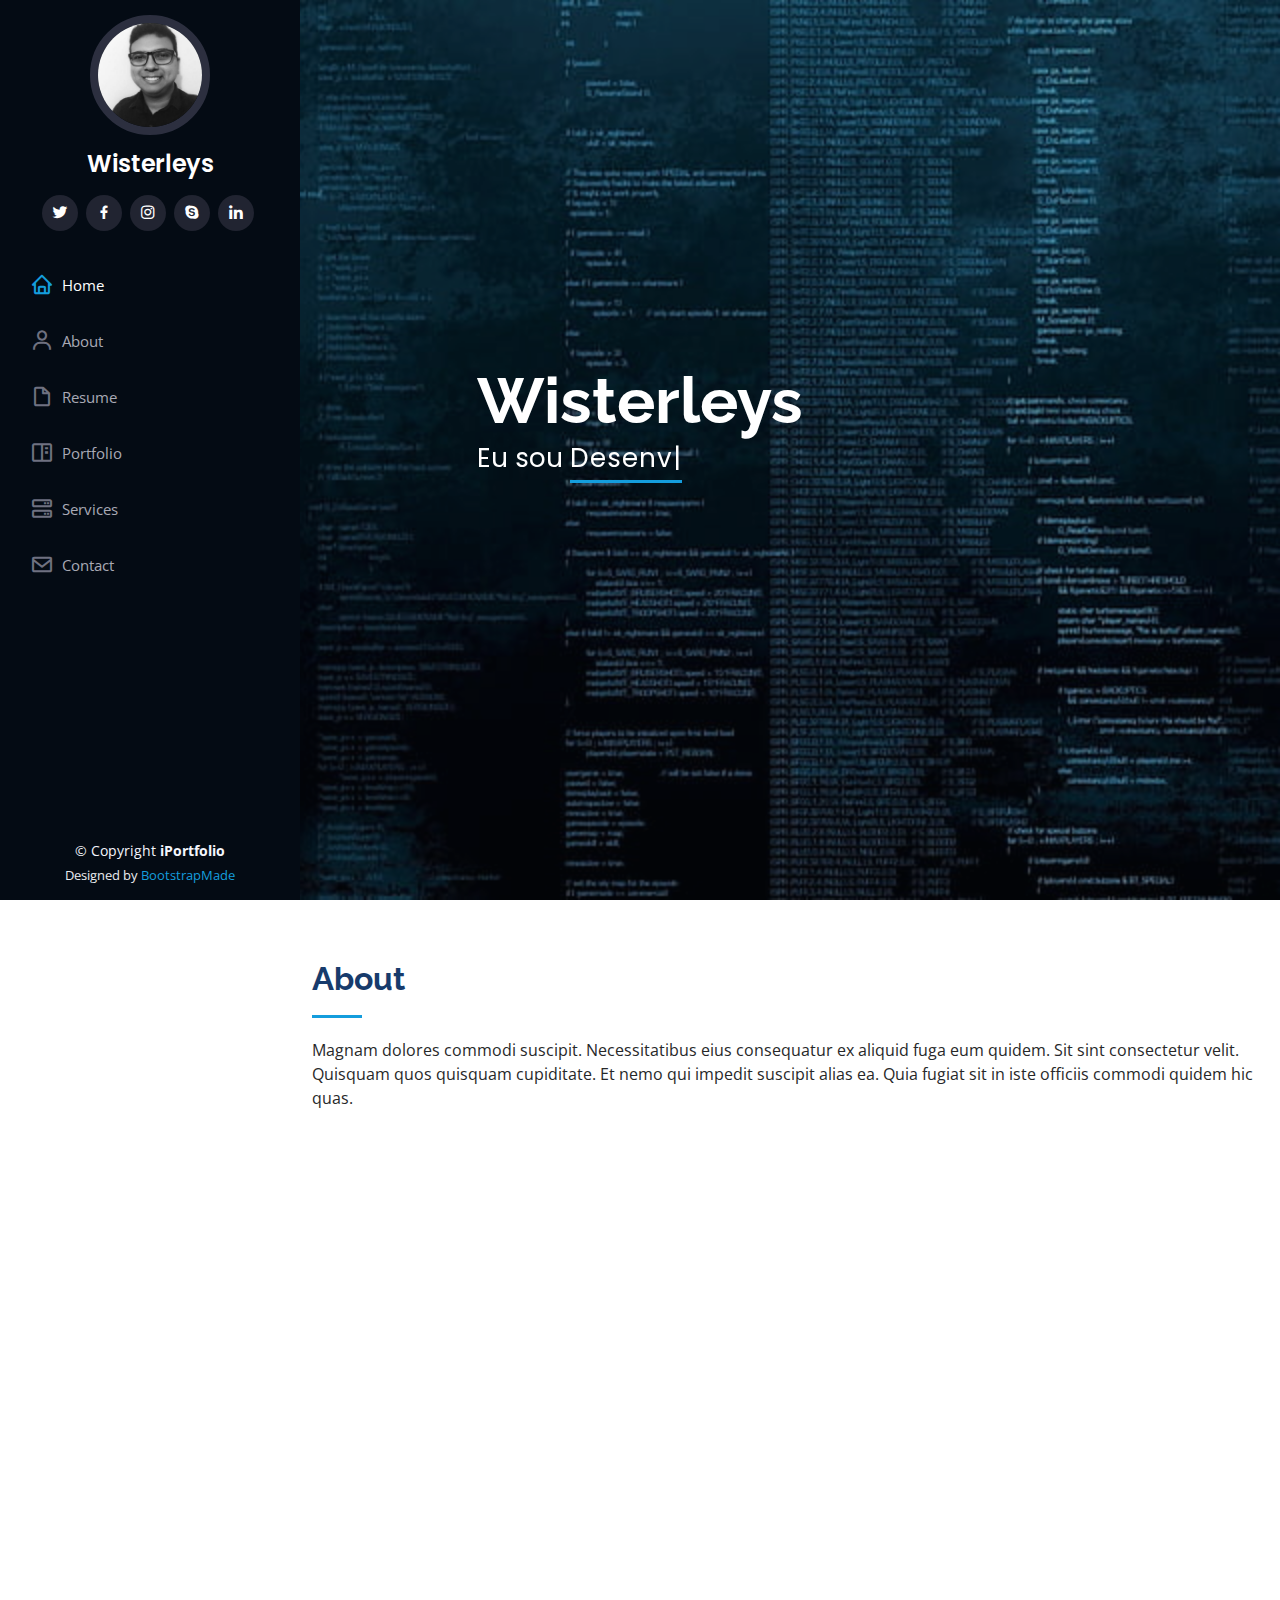
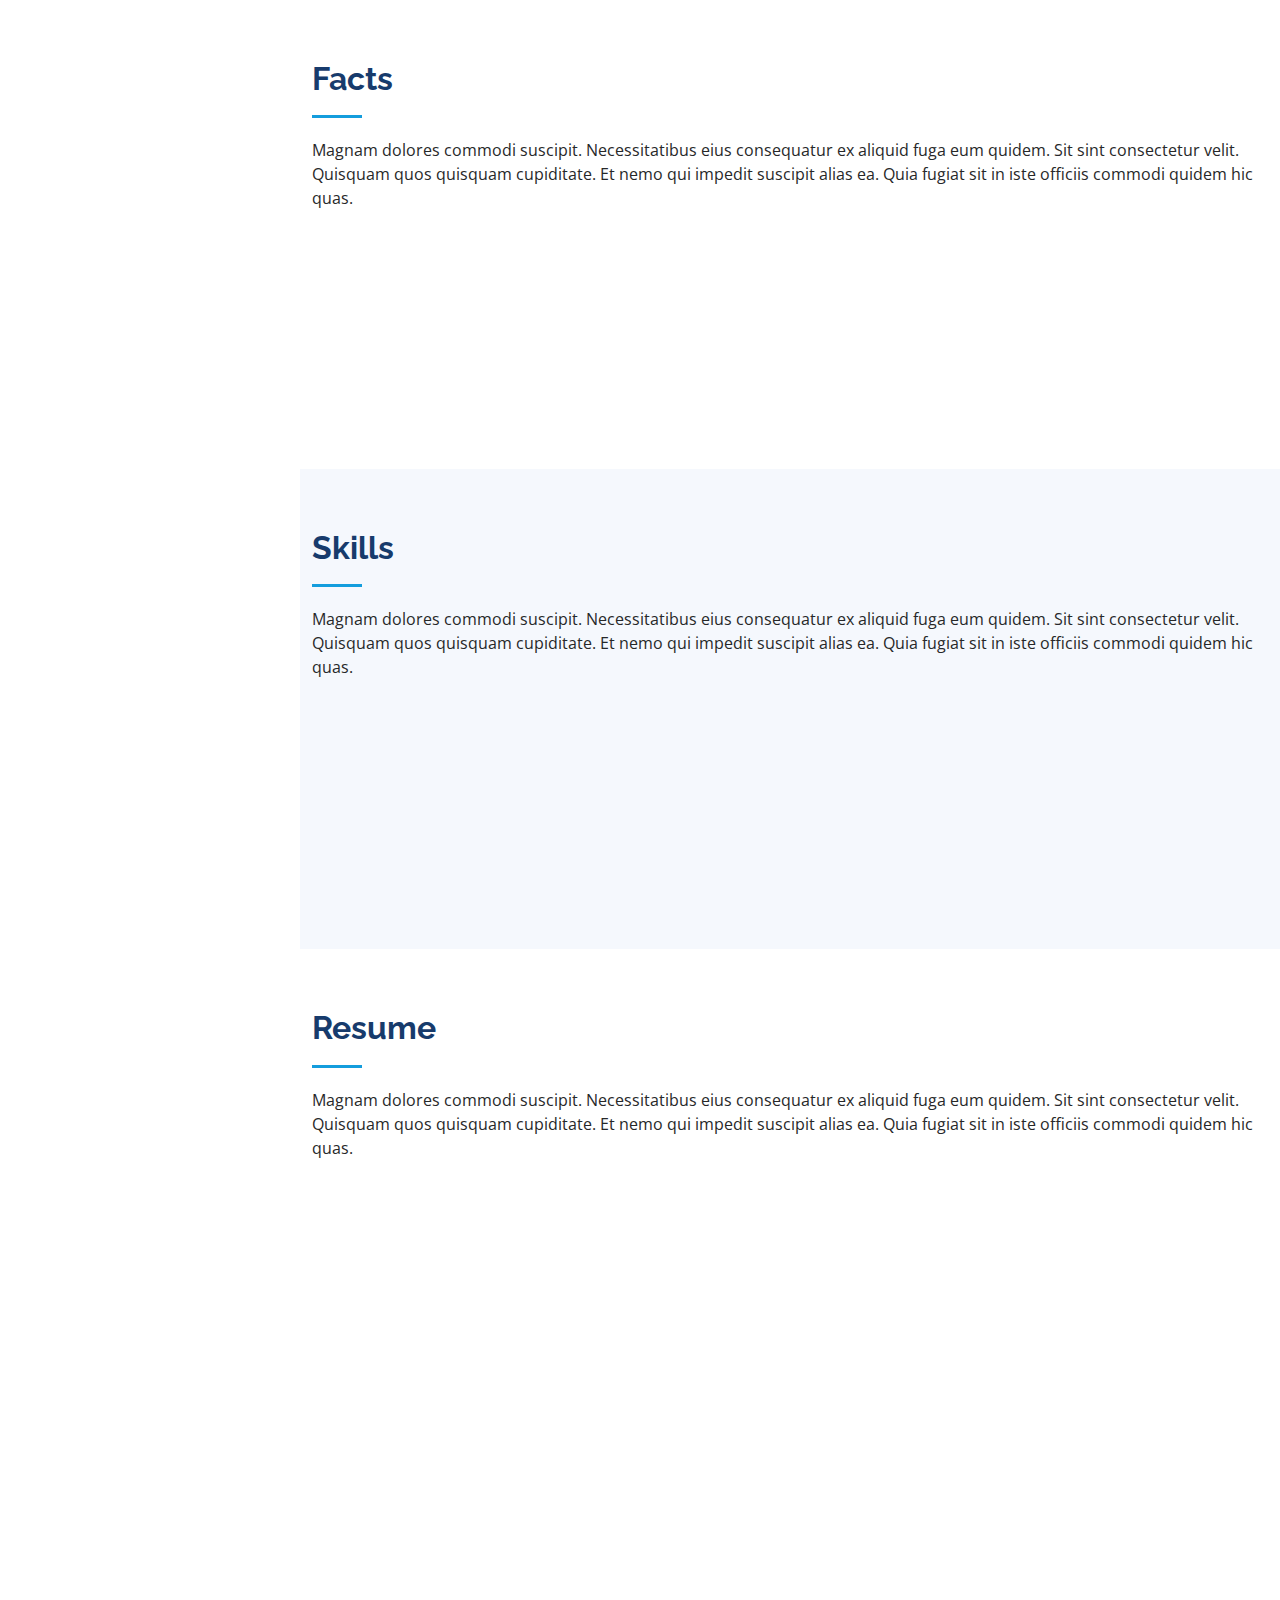
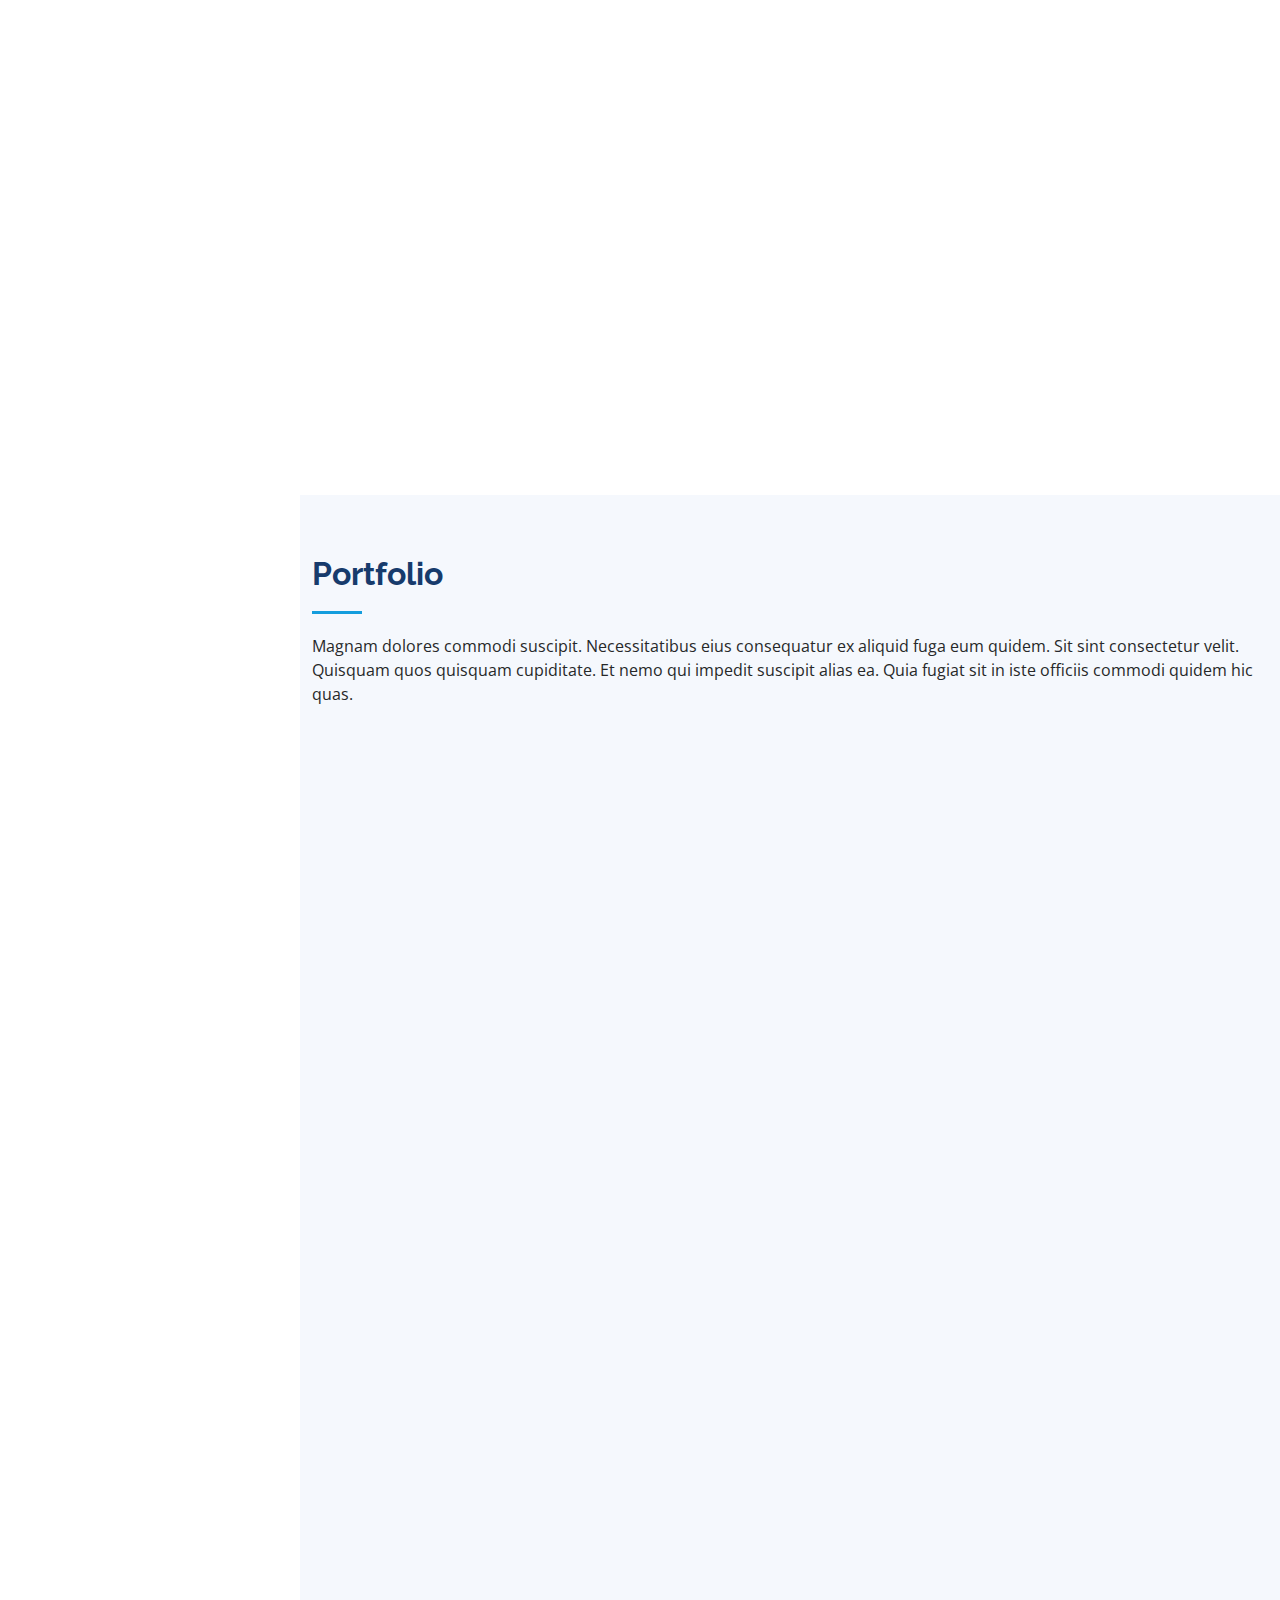
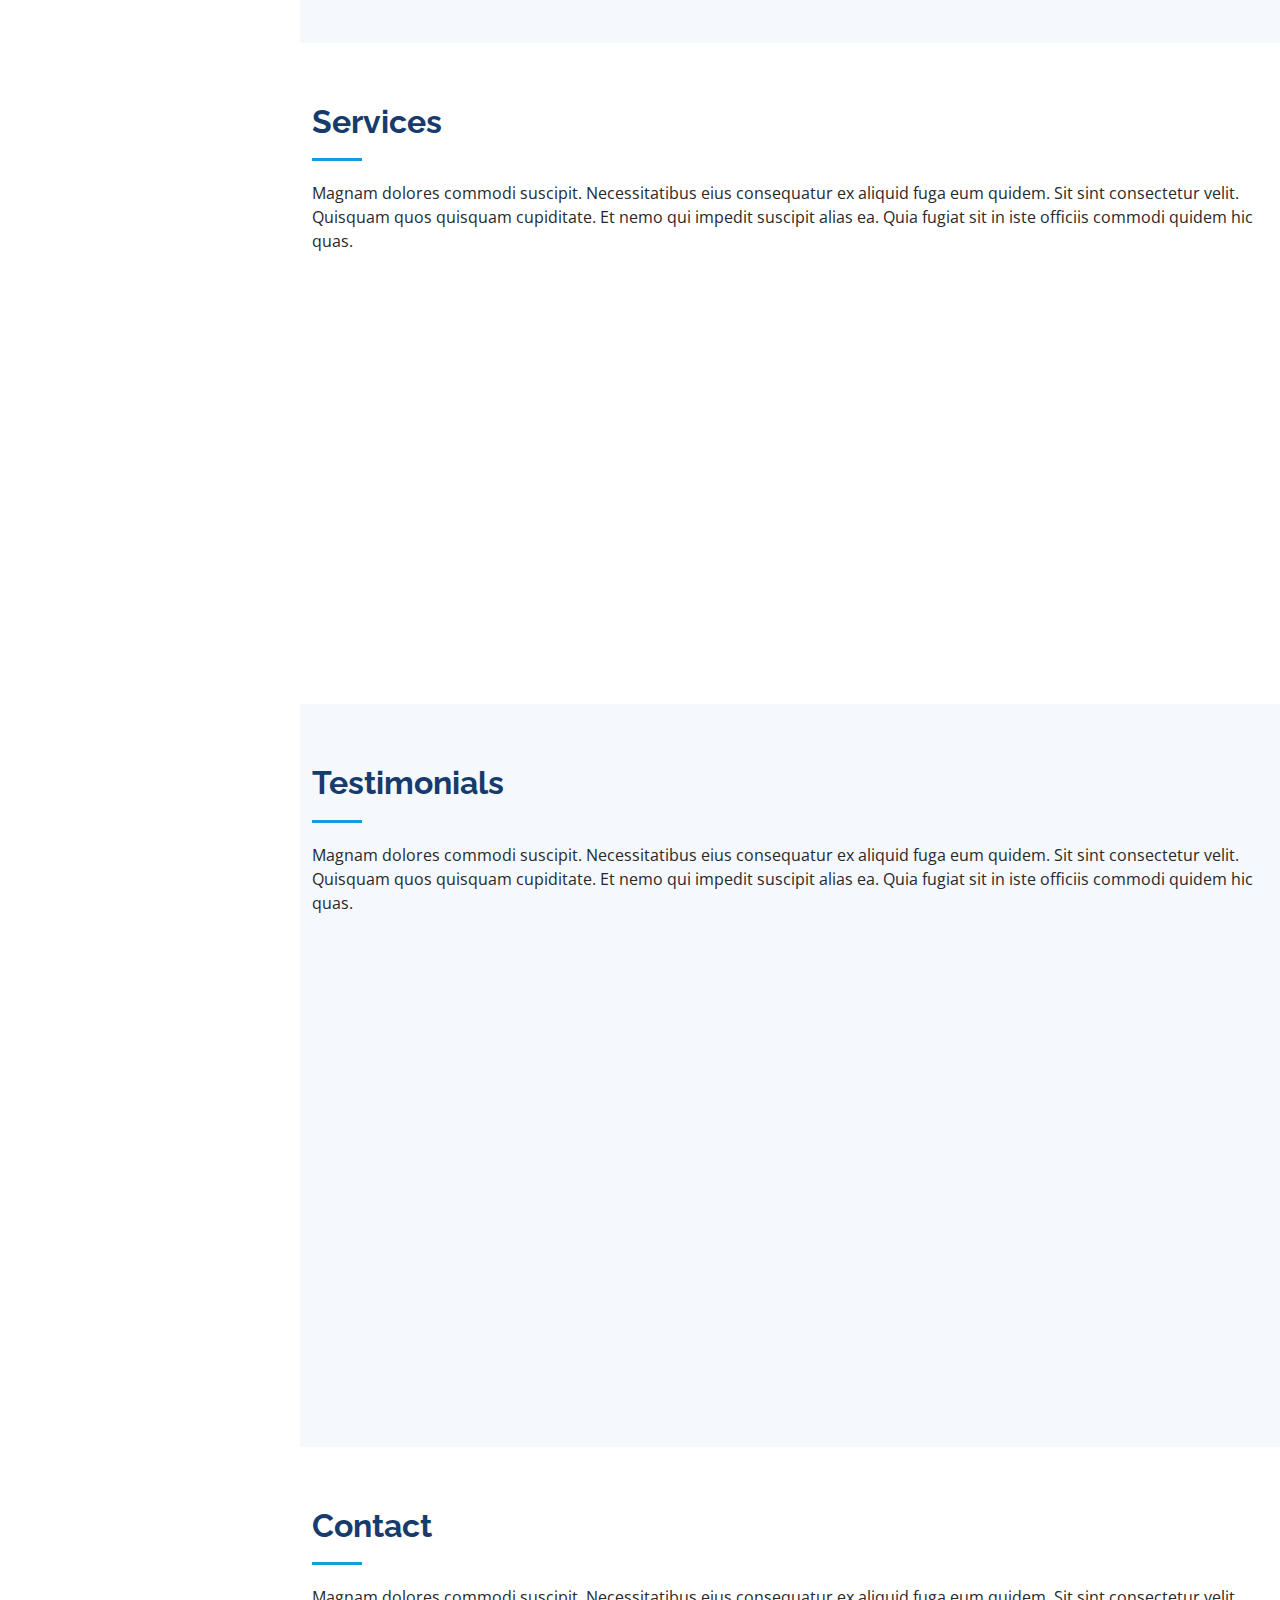
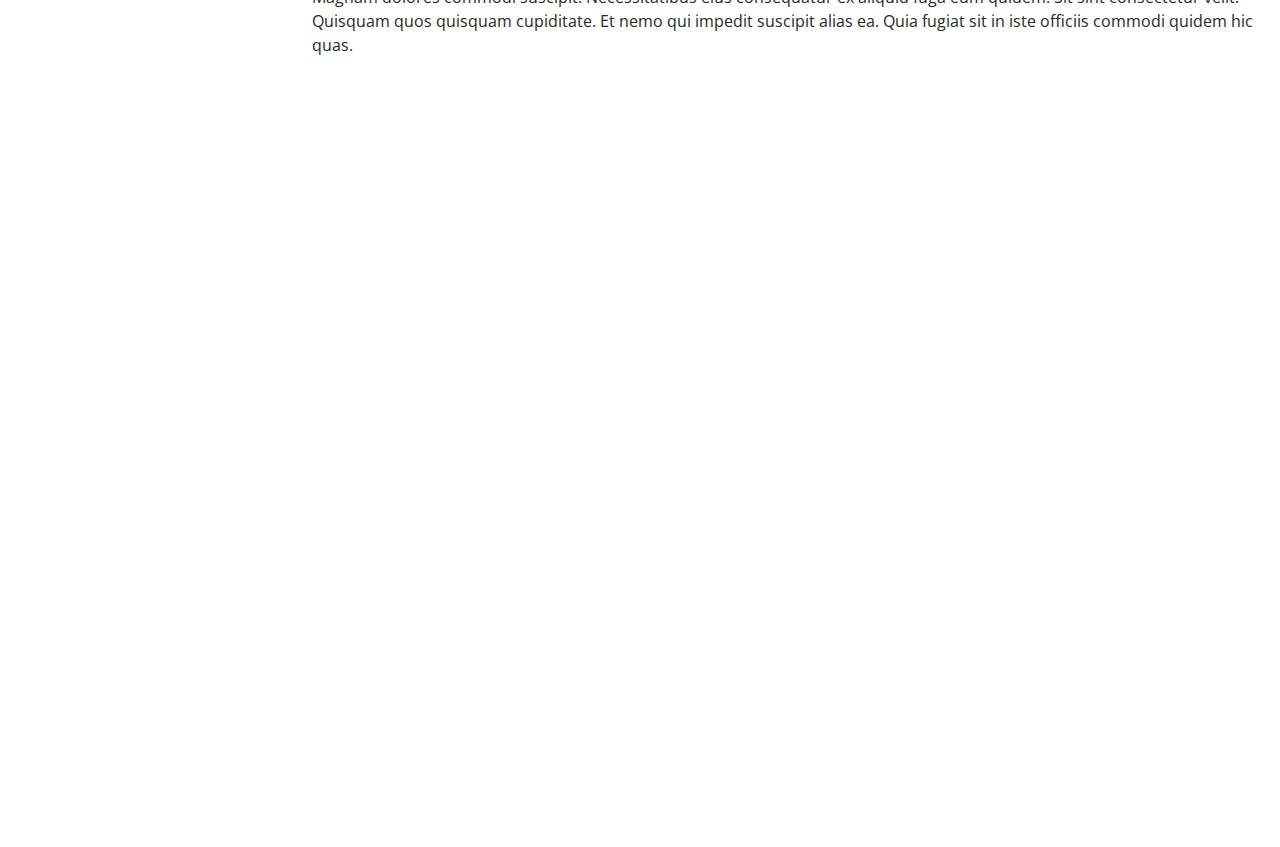
==== index.html @ 65090771 "update" ====
<!DOCTYPE html>
<html lang="en">

<head>
  <meta charset="utf-8">
  <meta content="width=device-width, initial-scale=1.0" name="viewport">

  <title>iPortfolio Bootstrap Template - Index</title>
  <meta content="" name="description">
  <meta content="" name="keywords">

  <!-- Favicons -->
  <link href="assets/img/favicon.png" rel="icon">
  <link href="assets/img/apple-touch-icon.png" rel="apple-touch-icon">

  <!-- Google Fonts -->
  <link href="https://fonts.googleapis.com/css?family=Open+Sans:300,300i,400,400i,600,600i,700,700i|Raleway:300,300i,400,400i,500,500i,600,600i,700,700i|Poppins:300,300i,400,400i,500,500i,600,600i,700,700i" rel="stylesheet">

  <!-- Vendor CSS Files -->
  <link href="assets/vendor/aos/aos.css" rel="stylesheet">
  <link href="assets/vendor/bootstrap/css/bootstrap.min.css" rel="stylesheet">
  <link href="assets/vendor/bootstrap-icons/bootstrap-icons.css" rel="stylesheet">
  <link href="assets/vendor/boxicons/css/boxicons.min.css" rel="stylesheet">
  <link href="assets/vendor/glightbox/css/glightbox.min.css" rel="stylesheet">
  <link href="assets/vendor/swiper/swiper-bundle.min.css" rel="stylesheet">

  <!-- Template Main CSS File -->
  <link href="assets/css/style.css" rel="stylesheet">

  <!-- =======================================================
  * Template Name: iPortfolio - v3.4.0
  * Template URL: https://bootstrapmade.com/iportfolio-bootstrap-portfolio-websites-template/
  * Author: BootstrapMade.com
  * License: https://bootstrapmade.com/license/
  ======================================================== -->
</head>

<body>

  <!-- ======= Mobile nav toggle button ======= -->
  <i class="bi bi-list mobile-nav-toggle d-xl-none"></i>

  <!-- ======= Header ======= -->
  <header id="header">
    <div class="d-flex flex-column">

      <div class="profile">
        <img src="assets/img/wister.jpg" alt="" class="img-fluid rounded-circle">
        <h1 class="text-light"><a href="index.html">Wisterleys</a></h1>
        <div class="social-links mt-3 text-center">
          <a href="#" class="twitter"><i class="bx bxl-twitter"></i></a>
          <a href="#" class="facebook"><i class="bx bxl-facebook"></i></a>
          <a href="#" class="instagram"><i class="bx bxl-instagram"></i></a>
          <a href="#" class="google-plus"><i class="bx bxl-skype"></i></a>
          <a href="#" class="linkedin"><i class="bx bxl-linkedin"></i></a>
        </div>
      </div>

      <nav id="navbar" class="nav-menu navbar">
        <ul>
          <li><a href="#hero" class="nav-link scrollto active"><i class="bx bx-home"></i> <span>Home</span></a></li>
          <li><a href="#about" class="nav-link scrollto"><i class="bx bx-user"></i> <span>About</span></a></li>
          <li><a href="#resume" class="nav-link scrollto"><i class="bx bx-file-blank"></i> <span>Resume</span></a></li>
          <li><a href="#portfolio" class="nav-link scrollto"><i class="bx bx-book-content"></i> <span>Portfolio</span></a></li>
          <li><a href="#services" class="nav-link scrollto"><i class="bx bx-server"></i> <span>Services</span></a></li>
          <li><a href="#contact" class="nav-link scrollto"><i class="bx bx-envelope"></i> <span>Contact</span></a></li>
        </ul>
      </nav><!-- .nav-menu -->
    </div>
  </header><!-- End Header -->

  <!-- ======= Hero Section ======= -->
  <section id="hero" class="d-flex flex-column justify-content-center align-items-center">
    <div class="hero-container" data-aos="fade-in">
      <h1>Wisterleys</h1>
      <p>Eu sou <span class="typed" data-typed-items="Desenvolvedor, Freelancer"></span></p>
    </div>
  </section><!-- End Hero -->

  <main id="main">

    <!-- ======= About Section ======= -->
    <section id="about" class="about">
      <div class="container">

        <div class="section-title">
          <h2>About</h2>
          <p>Magnam dolores commodi suscipit. Necessitatibus eius consequatur ex aliquid fuga eum quidem. Sit sint consectetur velit. Quisquam quos quisquam cupiditate. Et nemo qui impedit suscipit alias ea. Quia fugiat sit in iste officiis commodi quidem hic quas.</p>
        </div>

        <div class="row">
          <div class="col-lg-4" data-aos="fade-right">
            <img src="assets/img/profile-img.jpg" class="img-fluid" alt="">
          </div>
          <div class="col-lg-8 pt-4 pt-lg-0 content" data-aos="fade-left">
            <h3>UI/UX Designer &amp; Web Developer.</h3>
            <p class="fst-italic">
              Lorem ipsum dolor sit amet, consectetur adipiscing elit, sed do eiusmod tempor incididunt ut labore et dolore
              magna aliqua.
            </p>
            <div class="row">
              <div class="col-lg-6">
                <ul>
                  <li><i class="bi bi-chevron-right"></i> <strong>Birthday:</strong> <span>1 May 1995</span></li>
                  <li><i class="bi bi-chevron-right"></i> <strong>Website:</strong> <span>www.example.com</span></li>
                  <li><i class="bi bi-chevron-right"></i> <strong>Phone:</strong> <span>+123 456 7890</span></li>
                  <li><i class="bi bi-chevron-right"></i> <strong>City:</strong> <span>New York, USA</span></li>
                </ul>
              </div>
              <div class="col-lg-6">
                <ul>
                  <li><i class="bi bi-chevron-right"></i> <strong>Age:</strong> <span>30</span></li>
                  <li><i class="bi bi-chevron-right"></i> <strong>Degree:</strong> <span>Master</span></li>
                  <li><i class="bi bi-chevron-right"></i> <strong>PhEmailone:</strong> <span>email@example.com</span></li>
                  <li><i class="bi bi-chevron-right"></i> <strong>Freelance:</strong> <span>Available</span></li>
                </ul>
              </div>
            </div>
            <p>
              Officiis eligendi itaque labore et dolorum mollitia officiis optio vero. Quisquam sunt adipisci omnis et ut. Nulla accusantium dolor incidunt officia tempore. Et eius omnis.
              Cupiditate ut dicta maxime officiis quidem quia. Sed et consectetur qui quia repellendus itaque neque. Aliquid amet quidem ut quaerat cupiditate. Ab et eum qui repellendus omnis culpa magni laudantium dolores.
            </p>
          </div>
        </div>

      </div>
    </section><!-- End About Section -->

    <!-- ======= Facts Section ======= -->
    <section id="facts" class="facts">
      <div class="container">

        <div class="section-title">
          <h2>Facts</h2>
          <p>Magnam dolores commodi suscipit. Necessitatibus eius consequatur ex aliquid fuga eum quidem. Sit sint consectetur velit. Quisquam quos quisquam cupiditate. Et nemo qui impedit suscipit alias ea. Quia fugiat sit in iste officiis commodi quidem hic quas.</p>
        </div>

        <div class="row no-gutters">

          <div class="col-lg-3 col-md-6 d-md-flex align-items-md-stretch" data-aos="fade-up">
            <div class="count-box">
              <i class="bi bi-emoji-smile"></i>
              <span data-purecounter-start="0" data-purecounter-end="232" data-purecounter-duration="1" class="purecounter"></span>
              <p><strong>Happy Clients</strong> consequuntur quae</p>
            </div>
          </div>

          <div class="col-lg-3 col-md-6 d-md-flex align-items-md-stretch" data-aos="fade-up" data-aos-delay="100">
            <div class="count-box">
              <i class="bi bi-journal-richtext"></i>
              <span data-purecounter-start="0" data-purecounter-end="521" data-purecounter-duration="1" class="purecounter"></span>
              <p><strong>Projects</strong> adipisci atque cum quia aut</p>
            </div>
          </div>

          <div class="col-lg-3 col-md-6 d-md-flex align-items-md-stretch" data-aos="fade-up" data-aos-delay="200">
            <div class="count-box">
              <i class="bi bi-headset"></i>
              <span data-purecounter-start="0" data-purecounter-end="1453" data-purecounter-duration="1" class="purecounter"></span>
              <p><strong>Hours Of Support</strong> aut commodi quaerat</p>
            </div>
          </div>

          <div class="col-lg-3 col-md-6 d-md-flex align-items-md-stretch" data-aos="fade-up" data-aos-delay="300">
            <div class="count-box">
              <i class="bi bi-people"></i>
              <span data-purecounter-start="0" data-purecounter-end="32" data-purecounter-duration="1" class="purecounter"></span>
              <p><strong>Hard Workers</strong> rerum asperiores dolor</p>
            </div>
          </div>

        </div>

      </div>
    </section><!-- End Facts Section -->

    <!-- ======= Skills Section ======= -->
    <section id="skills" class="skills section-bg">
      <div class="container">

        <div class="section-title">
          <h2>Skills</h2>
          <p>Magnam dolores commodi suscipit. Necessitatibus eius consequatur ex aliquid fuga eum quidem. Sit sint consectetur velit. Quisquam quos quisquam cupiditate. Et nemo qui impedit suscipit alias ea. Quia fugiat sit in iste officiis commodi quidem hic quas.</p>
        </div>

        <div class="row skills-content">

          <div class="col-lg-6" data-aos="fade-up">

            <div class="progress">
              <span class="skill">HTML <i class="val">100%</i></span>
              <div class="progress-bar-wrap">
                <div class="progress-bar" role="progressbar" aria-valuenow="100" aria-valuemin="0" aria-valuemax="100"></div>
              </div>
            </div>

            <div class="progress">
              <span class="skill">CSS <i class="val">90%</i></span>
              <div class="progress-bar-wrap">
                <div class="progress-bar" role="progressbar" aria-valuenow="90" aria-valuemin="0" aria-valuemax="100"></div>
              </div>
            </div>

            <div class="progress">
              <span class="skill">JavaScript <i class="val">75%</i></span>
              <div class="progress-bar-wrap">
                <div class="progress-bar" role="progressbar" aria-valuenow="75" aria-valuemin="0" aria-valuemax="100"></div>
              </div>
            </div>

          </div>

          <div class="col-lg-6" data-aos="fade-up" data-aos-delay="100">

            <div class="progress">
              <span class="skill">PHP <i class="val">80%</i></span>
              <div class="progress-bar-wrap">
                <div class="progress-bar" role="progressbar" aria-valuenow="80" aria-valuemin="0" aria-valuemax="100"></div>
              </div>
            </div>

            <div class="progress">
              <span class="skill">WordPress/CMS <i class="val">90%</i></span>
              <div class="progress-bar-wrap">
                <div class="progress-bar" role="progressbar" aria-valuenow="90" aria-valuemin="0" aria-valuemax="100"></div>
              </div>
            </div>

            <div class="progress">
              <span class="skill">Photoshop <i class="val">55%</i></span>
              <div class="progress-bar-wrap">
                <div class="progress-bar" role="progressbar" aria-valuenow="55" aria-valuemin="0" aria-valuemax="100"></div>
              </div>
            </div>

          </div>

        </div>

      </div>
    </section><!-- End Skills Section -->

    <!-- ======= Resume Section ======= -->
    <section id="resume" class="resume">
      <div class="container">

        <div class="section-title">
          <h2>Resume</h2>
          <p>Magnam dolores commodi suscipit. Necessitatibus eius consequatur ex aliquid fuga eum quidem. Sit sint consectetur velit. Quisquam quos quisquam cupiditate. Et nemo qui impedit suscipit alias ea. Quia fugiat sit in iste officiis commodi quidem hic quas.</p>
        </div>

        <div class="row">
          <div class="col-lg-6" data-aos="fade-up">
            <h3 class="resume-title">Sumary</h3>
            <div class="resume-item pb-0">
              <h4>Alex Smith</h4>
              <p><em>Innovative and deadline-driven Graphic Designer with 3+ years of experience designing and developing user-centered digital/print marketing material from initial concept to final, polished deliverable.</em></p>
              <ul>
                <li>Portland par 127,Orlando, FL</li>
                <li>(123) 456-7891</li>
                <li>alice.barkley@example.com</li>
              </ul>
            </div>

            <h3 class="resume-title">Education</h3>
            <div class="resume-item">
              <h4>Master of Fine Arts &amp; Graphic Design</h4>
              <h5>2015 - 2016</h5>
              <p><em>Rochester Institute of Technology, Rochester, NY</em></p>
              <p>Qui deserunt veniam. Et sed aliquam labore tempore sed quisquam iusto autem sit. Ea vero voluptatum qui ut dignissimos deleniti nerada porti sand markend</p>
            </div>
            <div class="resume-item">
              <h4>Bachelor of Fine Arts &amp; Graphic Design</h4>
              <h5>2010 - 2014</h5>
              <p><em>Rochester Institute of Technology, Rochester, NY</em></p>
              <p>Quia nobis sequi est occaecati aut. Repudiandae et iusto quae reiciendis et quis Eius vel ratione eius unde vitae rerum voluptates asperiores voluptatem Earum molestiae consequatur neque etlon sader mart dila</p>
            </div>
          </div>
          <div class="col-lg-6" data-aos="fade-up" data-aos-delay="100">
            <h3 class="resume-title">Professional Experience</h3>
            <div class="resume-item">
              <h4>Senior graphic design specialist</h4>
              <h5>2019 - Present</h5>
              <p><em>Experion, New York, NY </em></p>
              <ul>
                <li>Lead in the design, development, and implementation of the graphic, layout, and production communication materials</li>
                <li>Delegate tasks to the 7 members of the design team and provide counsel on all aspects of the project. </li>
                <li>Supervise the assessment of all graphic materials in order to ensure quality and accuracy of the design</li>
                <li>Oversee the efficient use of production project budgets ranging from $2,000 - $25,000</li>
              </ul>
            </div>
            <div class="resume-item">
              <h4>Graphic design specialist</h4>
              <h5>2017 - 2018</h5>
              <p><em>Stepping Stone Advertising, New York, NY</em></p>
              <ul>
                <li>Developed numerous marketing programs (logos, brochures,infographics, presentations, and advertisements).</li>
                <li>Managed up to 5 projects or tasks at a given time while under pressure</li>
                <li>Recommended and consulted with clients on the most appropriate graphic design</li>
                <li>Created 4+ design presentations and proposals a month for clients and account managers</li>
              </ul>
            </div>
          </div>
        </div>

      </div>
    </section><!-- End Resume Section -->

    <!-- ======= Portfolio Section ======= -->
    <section id="portfolio" class="portfolio section-bg">
      <div class="container">

        <div class="section-title">
          <h2>Portfolio</h2>
          <p>Magnam dolores commodi suscipit. Necessitatibus eius consequatur ex aliquid fuga eum quidem. Sit sint consectetur velit. Quisquam quos quisquam cupiditate. Et nemo qui impedit suscipit alias ea. Quia fugiat sit in iste officiis commodi quidem hic quas.</p>
        </div>

        <div class="row" data-aos="fade-up">
          <div class="col-lg-12 d-flex justify-content-center">
            <ul id="portfolio-flters">
              <li data-filter="*" class="filter-active">All</li>
              <li data-filter=".filter-app">App</li>
              <li data-filter=".filter-card">Card</li>
              <li data-filter=".filter-web">Web</li>
            </ul>
          </div>
        </div>

        <div class="row portfolio-container" data-aos="fade-up" data-aos-delay="100">

          <div class="col-lg-4 col-md-6 portfolio-item filter-app">
            <div class="portfolio-wrap">
              <img src="assets/img/portfolio/portfolio-1.jpg" class="img-fluid" alt="">
              <div class="portfolio-links">
                <a href="assets/img/portfolio/portfolio-1.jpg" data-gallery="portfolioGallery" class="portfolio-lightbox" title="App 1"><i class="bx bx-plus"></i></a>
                <a href="portfolio-details.html" title="More Details"><i class="bx bx-link"></i></a>
              </div>
            </div>
          </div>

          <div class="col-lg-4 col-md-6 portfolio-item filter-web">
            <div class="portfolio-wrap">
              <img src="assets/img/portfolio/portfolio-2.jpg" class="img-fluid" alt="">
              <div class="portfolio-links">
                <a href="assets/img/portfolio/portfolio-2.jpg" data-gallery="portfolioGallery" class="portfolio-lightbox" title="Web 3"><i class="bx bx-plus"></i></a>
                <a href="portfolio-details.html" title="More Details"><i class="bx bx-link"></i></a>
              </div>
            </div>
          </div>

          <div class="col-lg-4 col-md-6 portfolio-item filter-app">
            <div class="portfolio-wrap">
              <img src="assets/img/portfolio/portfolio-3.jpg" class="img-fluid" alt="">
              <div class="portfolio-links">
                <a href="assets/img/portfolio/portfolio-3.jpg" data-gallery="portfolioGallery" class="portfolio-lightbox" title="App 2"><i class="bx bx-plus"></i></a>
                <a href="portfolio-details.html" title="More Details"><i class="bx bx-link"></i></a>
              </div>
            </div>
          </div>

          <div class="col-lg-4 col-md-6 portfolio-item filter-card">
            <div class="portfolio-wrap">
              <img src="assets/img/portfolio/portfolio-4.jpg" class="img-fluid" alt="">
              <div class="portfolio-links">
                <a href="assets/img/portfolio/portfolio-4.jpg" data-gallery="portfolioGallery" class="portfolio-lightbox" title="Card 2"><i class="bx bx-plus"></i></a>
                <a href="portfolio-details.html" title="More Details"><i class="bx bx-link"></i></a>
              </div>
            </div>
          </div>

          <div class="col-lg-4 col-md-6 portfolio-item filter-web">
            <div class="portfolio-wrap">
              <img src="assets/img/portfolio/portfolio-5.jpg" class="img-fluid" alt="">
              <div class="portfolio-links">
                <a href="assets/img/portfolio/portfolio-5.jpg" data-gallery="portfolioGallery" class="portfolio-lightbox" title="Web 2"><i class="bx bx-plus"></i></a>
                <a href="portfolio-details.html" title="More Details"><i class="bx bx-link"></i></a>
              </div>
            </div>
          </div>

          <div class="col-lg-4 col-md-6 portfolio-item filter-app">
            <div class="portfolio-wrap">
              <img src="assets/img/portfolio/portfolio-6.jpg" class="img-fluid" alt="">
              <div class="portfolio-links">
                <a href="assets/img/portfolio/portfolio-6.jpg" data-gallery="portfolioGallery" class="portfolio-lightbox" title="App 3"><i class="bx bx-plus"></i></a>
                <a href="portfolio-details.html" title="More Details"><i class="bx bx-link"></i></a>
              </div>
            </div>
          </div>

          <div class="col-lg-4 col-md-6 portfolio-item filter-card">
            <div class="portfolio-wrap">
              <img src="assets/img/portfolio/portfolio-7.jpg" class="img-fluid" alt="">
              <div class="portfolio-links">
                <a href="assets/img/portfolio/portfolio-7.jpg" data-gallery="portfolioGallery" class="portfolio-lightbox" title="Card 1"><i class="bx bx-plus"></i></a>
                <a href="portfolio-details.html" title="More Details"><i class="bx bx-link"></i></a>
              </div>
            </div>
          </div>

          <div class="col-lg-4 col-md-6 portfolio-item filter-card">
            <div class="portfolio-wrap">
              <img src="assets/img/portfolio/portfolio-8.jpg" class="img-fluid" alt="">
              <div class="portfolio-links">
                <a href="assets/img/portfolio/portfolio-8.jpg" data-gallery="portfolioGallery" class="portfolio-lightbox" title="Card 3"><i class="bx bx-plus"></i></a>
                <a href="portfolio-details.html" title="More Details"><i class="bx bx-link"></i></a>
              </div>
            </div>
          </div>

          <div class="col-lg-4 col-md-6 portfolio-item filter-web">
            <div class="portfolio-wrap">
              <img src="assets/img/portfolio/portfolio-9.jpg" class="img-fluid" alt="">
              <div class="portfolio-links">
                <a href="assets/img/portfolio/portfolio-9.jpg" data-gallery="portfolioGallery" class="portfolio-lightbox" title="Web 3"><i class="bx bx-plus"></i></a>
                <a href="portfolio-details.html" title="More Details"><i class="bx bx-link"></i></a>
              </div>
            </div>
          </div>

        </div>

      </div>
    </section><!-- End Portfolio Section -->

    <!-- ======= Services Section ======= -->
    <section id="services" class="services">
      <div class="container">

        <div class="section-title">
          <h2>Services</h2>
          <p>Magnam dolores commodi suscipit. Necessitatibus eius consequatur ex aliquid fuga eum quidem. Sit sint consectetur velit. Quisquam quos quisquam cupiditate. Et nemo qui impedit suscipit alias ea. Quia fugiat sit in iste officiis commodi quidem hic quas.</p>
        </div>

        <div class="row">
          <div class="col-lg-4 col-md-6 icon-box" data-aos="fade-up">
            <div class="icon"><i class="bi bi-briefcase"></i></div>
            <h4 class="title"><a href="">Lorem Ipsum</a></h4>
            <p class="description">Voluptatum deleniti atque corrupti quos dolores et quas molestias excepturi sint occaecati cupiditate non provident</p>
          </div>
          <div class="col-lg-4 col-md-6 icon-box" data-aos="fade-up" data-aos-delay="100">
            <div class="icon"><i class="bi bi-card-checklist"></i></div>
            <h4 class="title"><a href="">Dolor Sitema</a></h4>
            <p class="description">Minim veniam, quis nostrud exercitation ullamco laboris nisi ut aliquip ex ea commodo consequat tarad limino ata</p>
          </div>
          <div class="col-lg-4 col-md-6 icon-box" data-aos="fade-up" data-aos-delay="200">
            <div class="icon"><i class="bi bi-bar-chart"></i></div>
            <h4 class="title"><a href="">Sed ut perspiciatis</a></h4>
            <p class="description">Duis aute irure dolor in reprehenderit in voluptate velit esse cillum dolore eu fugiat nulla pariatur</p>
          </div>
          <div class="col-lg-4 col-md-6 icon-box" data-aos="fade-up" data-aos-delay="300">
            <div class="icon"><i class="bi bi-binoculars"></i></div>
            <h4 class="title"><a href="">Magni Dolores</a></h4>
            <p class="description">Excepteur sint occaecat cupidatat non proident, sunt in culpa qui officia deserunt mollit anim id est laborum</p>
          </div>
          <div class="col-lg-4 col-md-6 icon-box" data-aos="fade-up" data-aos-delay="400">
            <div class="icon"><i class="bi bi-brightness-high"></i></div>
            <h4 class="title"><a href="">Nemo Enim</a></h4>
            <p class="description">At vero eos et accusamus et iusto odio dignissimos ducimus qui blanditiis praesentium voluptatum deleniti atque</p>
          </div>
          <div class="col-lg-4 col-md-6 icon-box" data-aos="fade-up" data-aos-delay="500">
            <div class="icon"><i class="bi bi-calendar4-week"></i></div>
            <h4 class="title"><a href="">Eiusmod Tempor</a></h4>
            <p class="description">Et harum quidem rerum facilis est et expedita distinctio. Nam libero tempore, cum soluta nobis est eligendi</p>
          </div>
        </div>

      </div>
    </section><!-- End Services Section -->

    <!-- ======= Testimonials Section ======= -->
    <section id="testimonials" class="testimonials section-bg">
      <div class="container">

        <div class="section-title">
          <h2>Testimonials</h2>
          <p>Magnam dolores commodi suscipit. Necessitatibus eius consequatur ex aliquid fuga eum quidem. Sit sint consectetur velit. Quisquam quos quisquam cupiditate. Et nemo qui impedit suscipit alias ea. Quia fugiat sit in iste officiis commodi quidem hic quas.</p>
        </div>

        <div class="testimonials-slider swiper-container" data-aos="fade-up" data-aos-delay="100">
          <div class="swiper-wrapper">

            <div class="swiper-slide">
              <div class="testimonial-item" data-aos="fade-up">
                <p>
                  <i class="bx bxs-quote-alt-left quote-icon-left"></i>
                  Proin iaculis purus consequat sem cure digni ssim donec porttitora entum suscipit rhoncus. Accusantium quam, ultricies eget id, aliquam eget nibh et. Maecen aliquam, risus at semper.
                  <i class="bx bxs-quote-alt-right quote-icon-right"></i>
                </p>
                <img src="assets/img/testimonials/testimonials-1.jpg" class="testimonial-img" alt="">
                <h3>Saul Goodman</h3>
                <h4>Ceo &amp; Founder</h4>
              </div>
            </div><!-- End testimonial item -->

            <div class="swiper-slide">
              <div class="testimonial-item" data-aos="fade-up" data-aos-delay="100">
                <p>
                  <i class="bx bxs-quote-alt-left quote-icon-left"></i>
                  Export tempor illum tamen malis malis eram quae irure esse labore quem cillum quid cillum eram malis quorum velit fore eram velit sunt aliqua noster fugiat irure amet legam anim culpa.
                  <i class="bx bxs-quote-alt-right quote-icon-right"></i>
                </p>
                <img src="assets/img/testimonials/testimonials-2.jpg" class="testimonial-img" alt="">
                <h3>Sara Wilsson</h3>
                <h4>Designer</h4>
              </div>
            </div><!-- End testimonial item -->

            <div class="swiper-slide">
              <div class="testimonial-item" data-aos="fade-up" data-aos-delay="200">
                <p>
                  <i class="bx bxs-quote-alt-left quote-icon-left"></i>
                  Enim nisi quem export duis labore cillum quae magna enim sint quorum nulla quem veniam duis minim tempor labore quem eram duis noster aute amet eram fore quis sint minim.
                  <i class="bx bxs-quote-alt-right quote-icon-right"></i>
                </p>
                <img src="assets/img/testimonials/testimonials-3.jpg" class="testimonial-img" alt="">
                <h3>Jena Karlis</h3>
                <h4>Store Owner</h4>
              </div>
            </div><!-- End testimonial item -->

            <div class="swiper-slide">
              <div class="testimonial-item" data-aos="fade-up" data-aos-delay="300">
                <p>
                  <i class="bx bxs-quote-alt-left quote-icon-left"></i>
                  Fugiat enim eram quae cillum dolore dolor amet nulla culpa multos export minim fugiat minim velit minim dolor enim duis veniam ipsum anim magna sunt elit fore quem dolore labore illum veniam.
                  <i class="bx bxs-quote-alt-right quote-icon-right"></i>
                </p>
                <img src="assets/img/testimonials/testimonials-4.jpg" class="testimonial-img" alt="">
                <h3>Matt Brandon</h3>
                <h4>Freelancer</h4>
              </div>
            </div><!-- End testimonial item -->

            <div class="swiper-slide">
              <div class="testimonial-item" data-aos="fade-up" data-aos-delay="400">
                <p>
                  <i class="bx bxs-quote-alt-left quote-icon-left"></i>
                  Quis quorum aliqua sint quem legam fore sunt eram irure aliqua veniam tempor noster veniam enim culpa labore duis sunt culpa nulla illum cillum fugiat legam esse veniam culpa fore nisi cillum quid.
                  <i class="bx bxs-quote-alt-right quote-icon-right"></i>
                </p>
                <img src="assets/img/testimonials/testimonials-5.jpg" class="testimonial-img" alt="">
                <h3>John Larson</h3>
                <h4>Entrepreneur</h4>
              </div>
            </div><!-- End testimonial item -->

          </div>
          <div class="swiper-pagination"></div>
        </div>

      </div>
    </section><!-- End Testimonials Section -->

    <!-- ======= Contact Section ======= -->
    <section id="contact" class="contact">
      <div class="container">

        <div class="section-title">
          <h2>Contact</h2>
          <p>Magnam dolores commodi suscipit. Necessitatibus eius consequatur ex aliquid fuga eum quidem. Sit sint consectetur velit. Quisquam quos quisquam cupiditate. Et nemo qui impedit suscipit alias ea. Quia fugiat sit in iste officiis commodi quidem hic quas.</p>
        </div>

        <div class="row" data-aos="fade-in">

          <div class="col-lg-5 d-flex align-items-stretch">
            <div class="info">
              <div class="address">
                <i class="bi bi-geo-alt"></i>
                <h4>Location:</h4>
                <p>A108 Adam Street, New York, NY 535022</p>
              </div>

              <div class="email">
                <i class="bi bi-envelope"></i>
                <h4>Email:</h4>
                <p>info@example.com</p>
              </div>

              <div class="phone">
                <i class="bi bi-phone"></i>
                <h4>Call:</h4>
                <p>+1 5589 55488 55s</p>
              </div>

              <iframe src="https://www.google.com/maps/embed?pb=!1m14!1m8!1m3!1d12097.433213460943!2d-74.0062269!3d40.7101282!3m2!1i1024!2i768!4f13.1!3m3!1m2!1s0x0%3A0xb89d1fe6bc499443!2sDowntown+Conference+Center!5e0!3m2!1smk!2sbg!4v1539943755621" frameborder="0" style="border:0; width: 100%; height: 290px;" allowfullscreen></iframe>
            </div>

          </div>

          <div class="col-lg-7 mt-5 mt-lg-0 d-flex align-items-stretch">
            <form action="forms/contact.php" method="post" role="form" class="php-email-form">
              <div class="row">
                <div class="form-group col-md-6">
                  <label for="name">Your Name</label>
                  <input type="text" name="name" class="form-control" id="name" required>
                </div>
                <div class="form-group col-md-6">
                  <label for="name">Your Email</label>
                  <input type="email" class="form-control" name="email" id="email" required>
                </div>
              </div>
              <div class="form-group">
                <label for="name">Subject</label>
                <input type="text" class="form-control" name="subject" id="subject" required>
              </div>
              <div class="form-group">
                <label for="name">Message</label>
                <textarea class="form-control" name="message" rows="10" required></textarea>
              </div>
              <div class="my-3">
                <div class="loading">Loading</div>
                <div class="error-message"></div>
                <div class="sent-message">Your message has been sent. Thank you!</div>
              </div>
              <div class="text-center"><button type="submit">Send Message</button></div>
            </form>
          </div>

        </div>

      </div>
    </section><!-- End Contact Section -->

  </main><!-- End #main -->

  <!-- ======= Footer ======= -->
  <footer id="footer">
    <div class="container">
      <div class="copyright">
        &copy; Copyright <strong><span>iPortfolio</span></strong>
      </div>
      <div class="credits">
        <!-- All the links in the footer should remain intact. -->
        <!-- You can delete the links only if you purchased the pro version. -->
        <!-- Licensing information: https://bootstrapmade.com/license/ -->
        <!-- Purchase the pro version with working PHP/AJAX contact form: https://bootstrapmade.com/iportfolio-bootstrap-portfolio-websites-template/ -->
        Designed by <a href="https://bootstrapmade.com/">BootstrapMade</a>
      </div>
    </div>
  </footer><!-- End  Footer -->

  <a href="#" class="back-to-top d-flex align-items-center justify-content-center"><i class="bi bi-arrow-up-short"></i></a>

  <!-- Vendor JS Files -->
  <script src="assets/vendor/aos/aos.js"></script>
  <script src="assets/vendor/bootstrap/js/bootstrap.bundle.min.js"></script>
  <script src="assets/vendor/glightbox/js/glightbox.min.js"></script>
  <script src="assets/vendor/isotope-layout/isotope.pkgd.min.js"></script>
  <script src="assets/vendor/php-email-form/validate.js"></script>
  <script src="assets/vendor/purecounter/purecounter.js"></script>
  <script src="assets/vendor/swiper/swiper-bundle.min.js"></script>
  <script src="assets/vendor/typed.js/typed.min.js"></script>
  <script src="assets/vendor/waypoints/noframework.waypoints.js"></script>

  <!-- Template Main JS File -->
  <script src="assets/js/main.js"></script>

</body>

</html>
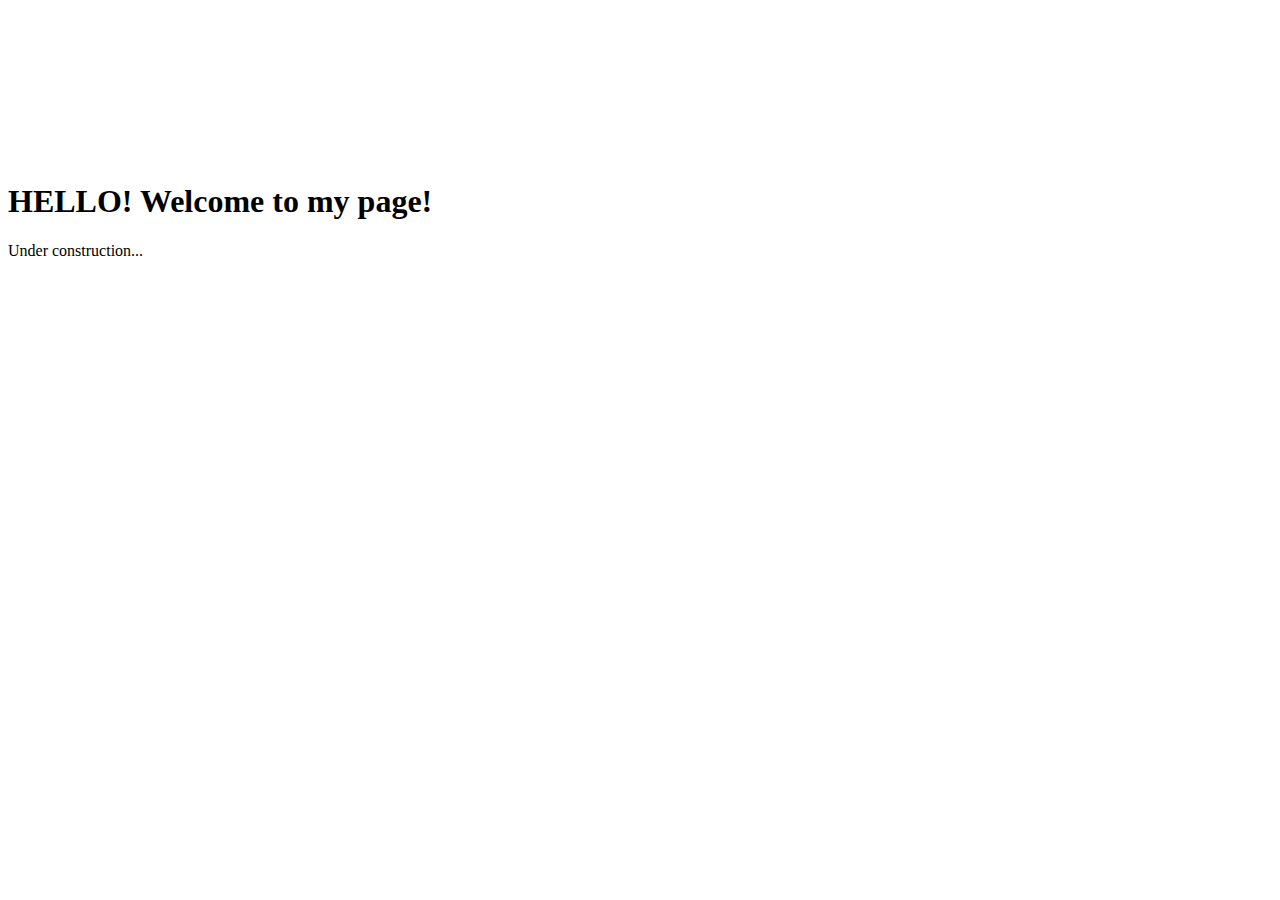
==== commit 9af6258a: "fix(home.css): Bug do background do video resolvido" ====
--- a/index.html
+++ b/index.html
@@ -1,661 +1,17 @@
 <!DOCTYPE html>
-<html lang="en">
-
+<html lang="pt-BR">
 <head>
-  <meta charset="utf-8">
-  <meta content="width=device-width, initial-scale=1.0" name="viewport">
-
-  <title>iPortfolio Bootstrap Template - Index</title>
-  <meta content="" name="description">
-  <meta content="" name="keywords">
-
-  <!-- Favicons -->
-  <link href="assets/img/favicon.png" rel="icon">
-  <link href="assets/img/apple-touch-icon.png" rel="apple-touch-icon">
-
-  <!-- Google Fonts -->
-  <link href="https://fonts.googleapis.com/css?family=Open+Sans:300,300i,400,400i,600,600i,700,700i|Raleway:300,300i,400,400i,500,500i,600,600i,700,700i|Poppins:300,300i,400,400i,500,500i,600,600i,700,700i" rel="stylesheet">
-
-  <!-- Vendor CSS Files -->
-  <link href="assets/vendor/aos/aos.css" rel="stylesheet">
-  <link href="assets/vendor/bootstrap/css/bootstrap.min.css" rel="stylesheet">
-  <link href="assets/vendor/bootstrap-icons/bootstrap-icons.css" rel="stylesheet">
-  <link href="assets/vendor/boxicons/css/boxicons.min.css" rel="stylesheet">
-  <link href="assets/vendor/glightbox/css/glightbox.min.css" rel="stylesheet">
-  <link href="assets/vendor/swiper/swiper-bundle.min.css" rel="stylesheet">
-
-  <!-- Template Main CSS File -->
-  <link href="assets/css/style.css" rel="stylesheet">
-
-  <!-- =======================================================
-  * Template Name: iPortfolio - v3.4.0
-  * Template URL: https://bootstrapmade.com/iportfolio-bootstrap-portfolio-websites-template/
-  * Author: BootstrapMade.com
-  * License: https://bootstrapmade.com/license/
-  ======================================================== -->
+    <meta charset="UTF-8">
+    <meta name="viewport" content="width=device-width, initial-scale=1.0">
+    <link rel="stylesheet" href="css/index.css">
+    <title>Home</title>
 </head>
-
 <body>
-
-  <!-- ======= Mobile nav toggle button ======= -->
-  <i class="bi bi-list mobile-nav-toggle d-xl-none"></i>
-
-  <!-- ======= Header ======= -->
-  <header id="header">
-    <div class="d-flex flex-column">
-
-      <div class="profile">
-        <img src="assets/img/wister.jpg" alt="" class="img-fluid rounded-circle">
-        <h1 class="text-light"><a href="index.html">Wisterleys</a></h1>
-        <div class="social-links mt-3 text-center">
-          <a href="#" class="twitter"><i class="bx bxl-twitter"></i></a>
-          <a href="#" class="facebook"><i class="bx bxl-facebook"></i></a>
-          <a href="#" class="instagram"><i class="bx bxl-instagram"></i></a>
-          <a href="#" class="google-plus"><i class="bx bxl-skype"></i></a>
-          <a href="#" class="linkedin"><i class="bx bxl-linkedin"></i></a>
-        </div>
-      </div>
-
-      <nav id="navbar" class="nav-menu navbar">
-        <ul>
-          <li><a href="#hero" class="nav-link scrollto active"><i class="bx bx-home"></i> <span>Home</span></a></li>
-          <li><a href="#about" class="nav-link scrollto"><i class="bx bx-user"></i> <span>About</span></a></li>
-          <li><a href="#resume" class="nav-link scrollto"><i class="bx bx-file-blank"></i> <span>Resume</span></a></li>
-          <li><a href="#portfolio" class="nav-link scrollto"><i class="bx bx-book-content"></i> <span>Portfolio</span></a></li>
-          <li><a href="#services" class="nav-link scrollto"><i class="bx bx-server"></i> <span>Services</span></a></li>
-          <li><a href="#contact" class="nav-link scrollto"><i class="bx bx-envelope"></i> <span>Contact</span></a></li>
-        </ul>
-      </nav><!-- .nav-menu -->
+    <video autoplay loop src="https://abre.ai/homevideo" class="bg_video"></video>	
+    <div class="body">
+        <h1>HELLO! Welcome to my page!</h1>
+        <p>Under construction...</p>
     </div>
-  </header><!-- End Header -->
-
-  <!-- ======= Hero Section ======= -->
-  <section id="hero" class="d-flex flex-column justify-content-center align-items-center">
-    <div class="hero-container" data-aos="fade-in">
-      <h1>Wisterleys</h1>
-      <p>Eu sou <span class="typed" data-typed-items="Desenvolvedor, Freelancer"></span></p>
-    </div>
-  </section><!-- End Hero -->
-
-  <main id="main">
-
-    <!-- ======= About Section ======= -->
-    <section id="about" class="about">
-      <div class="container">
-
-        <div class="section-title">
-          <h2>About</h2>
-          <p>Magnam dolores commodi suscipit. Necessitatibus eius consequatur ex aliquid fuga eum quidem. Sit sint consectetur velit. Quisquam quos quisquam cupiditate. Et nemo qui impedit suscipit alias ea. Quia fugiat sit in iste officiis commodi quidem hic quas.</p>
-        </div>
-
-        <div class="row">
-          <div class="col-lg-4" data-aos="fade-right">
-            <img src="assets/img/profile-img.jpg" class="img-fluid" alt="">
-          </div>
-          <div class="col-lg-8 pt-4 pt-lg-0 content" data-aos="fade-left">
-            <h3>UI/UX Designer &amp; Web Developer.</h3>
-            <p class="fst-italic">
-              Lorem ipsum dolor sit amet, consectetur adipiscing elit, sed do eiusmod tempor incididunt ut labore et dolore
-              magna aliqua.
-            </p>
-            <div class="row">
-              <div class="col-lg-6">
-                <ul>
-                  <li><i class="bi bi-chevron-right"></i> <strong>Birthday:</strong> <span>1 May 1995</span></li>
-                  <li><i class="bi bi-chevron-right"></i> <strong>Website:</strong> <span>www.example.com</span></li>
-                  <li><i class="bi bi-chevron-right"></i> <strong>Phone:</strong> <span>+123 456 7890</span></li>
-                  <li><i class="bi bi-chevron-right"></i> <strong>City:</strong> <span>New York, USA</span></li>
-                </ul>
-              </div>
-              <div class="col-lg-6">
-                <ul>
-                  <li><i class="bi bi-chevron-right"></i> <strong>Age:</strong> <span>30</span></li>
-                  <li><i class="bi bi-chevron-right"></i> <strong>Degree:</strong> <span>Master</span></li>
-                  <li><i class="bi bi-chevron-right"></i> <strong>PhEmailone:</strong> <span>email@example.com</span></li>
-                  <li><i class="bi bi-chevron-right"></i> <strong>Freelance:</strong> <span>Available</span></li>
-                </ul>
-              </div>
-            </div>
-            <p>
-              Officiis eligendi itaque labore et dolorum mollitia officiis optio vero. Quisquam sunt adipisci omnis et ut. Nulla accusantium dolor incidunt officia tempore. Et eius omnis.
-              Cupiditate ut dicta maxime officiis quidem quia. Sed et consectetur qui quia repellendus itaque neque. Aliquid amet quidem ut quaerat cupiditate. Ab et eum qui repellendus omnis culpa magni laudantium dolores.
-            </p>
-          </div>
-        </div>
-
-      </div>
-    </section><!-- End About Section -->
-
-    <!-- ======= Facts Section ======= -->
-    <section id="facts" class="facts">
-      <div class="container">
-
-        <div class="section-title">
-          <h2>Facts</h2>
-          <p>Magnam dolores commodi suscipit. Necessitatibus eius consequatur ex aliquid fuga eum quidem. Sit sint consectetur velit. Quisquam quos quisquam cupiditate. Et nemo qui impedit suscipit alias ea. Quia fugiat sit in iste officiis commodi quidem hic quas.</p>
-        </div>
-
-        <div class="row no-gutters">
-
-          <div class="col-lg-3 col-md-6 d-md-flex align-items-md-stretch" data-aos="fade-up">
-            <div class="count-box">
-              <i class="bi bi-emoji-smile"></i>
-              <span data-purecounter-start="0" data-purecounter-end="232" data-purecounter-duration="1" class="purecounter"></span>
-              <p><strong>Happy Clients</strong> consequuntur quae</p>
-            </div>
-          </div>
-
-          <div class="col-lg-3 col-md-6 d-md-flex align-items-md-stretch" data-aos="fade-up" data-aos-delay="100">
-            <div class="count-box">
-              <i class="bi bi-journal-richtext"></i>
-              <span data-purecounter-start="0" data-purecounter-end="521" data-purecounter-duration="1" class="purecounter"></span>
-              <p><strong>Projects</strong> adipisci atque cum quia aut</p>
-            </div>
-          </div>
-
-          <div class="col-lg-3 col-md-6 d-md-flex align-items-md-stretch" data-aos="fade-up" data-aos-delay="200">
-            <div class="count-box">
-              <i class="bi bi-headset"></i>
-              <span data-purecounter-start="0" data-purecounter-end="1453" data-purecounter-duration="1" class="purecounter"></span>
-              <p><strong>Hours Of Support</strong> aut commodi quaerat</p>
-            </div>
-          </div>
-
-          <div class="col-lg-3 col-md-6 d-md-flex align-items-md-stretch" data-aos="fade-up" data-aos-delay="300">
-            <div class="count-box">
-              <i class="bi bi-people"></i>
-              <span data-purecounter-start="0" data-purecounter-end="32" data-purecounter-duration="1" class="purecounter"></span>
-              <p><strong>Hard Workers</strong> rerum asperiores dolor</p>
-            </div>
-          </div>
-
-        </div>
-
-      </div>
-    </section><!-- End Facts Section -->
-
-    <!-- ======= Skills Section ======= -->
-    <section id="skills" class="skills section-bg">
-      <div class="container">
-
-        <div class="section-title">
-          <h2>Skills</h2>
-          <p>Magnam dolores commodi suscipit. Necessitatibus eius consequatur ex aliquid fuga eum quidem. Sit sint consectetur velit. Quisquam quos quisquam cupiditate. Et nemo qui impedit suscipit alias ea. Quia fugiat sit in iste officiis commodi quidem hic quas.</p>
-        </div>
-
-        <div class="row skills-content">
-
-          <div class="col-lg-6" data-aos="fade-up">
-
-            <div class="progress">
-              <span class="skill">HTML <i class="val">100%</i></span>
-              <div class="progress-bar-wrap">
-                <div class="progress-bar" role="progressbar" aria-valuenow="100" aria-valuemin="0" aria-valuemax="100"></div>
-              </div>
-            </div>
-
-            <div class="progress">
-              <span class="skill">CSS <i class="val">90%</i></span>
-              <div class="progress-bar-wrap">
-                <div class="progress-bar" role="progressbar" aria-valuenow="90" aria-valuemin="0" aria-valuemax="100"></div>
-              </div>
-            </div>
-
-            <div class="progress">
-              <span class="skill">JavaScript <i class="val">75%</i></span>
-              <div class="progress-bar-wrap">
-                <div class="progress-bar" role="progressbar" aria-valuenow="75" aria-valuemin="0" aria-valuemax="100"></div>
-              </div>
-            </div>
-
-          </div>
-
-          <div class="col-lg-6" data-aos="fade-up" data-aos-delay="100">
-
-            <div class="progress">
-              <span class="skill">PHP <i class="val">80%</i></span>
-              <div class="progress-bar-wrap">
-                <div class="progress-bar" role="progressbar" aria-valuenow="80" aria-valuemin="0" aria-valuemax="100"></div>
-              </div>
-            </div>
-
-            <div class="progress">
-              <span class="skill">WordPress/CMS <i class="val">90%</i></span>
-              <div class="progress-bar-wrap">
-                <div class="progress-bar" role="progressbar" aria-valuenow="90" aria-valuemin="0" aria-valuemax="100"></div>
-              </div>
-            </div>
-
-            <div class="progress">
-              <span class="skill">Photoshop <i class="val">55%</i></span>
-              <div class="progress-bar-wrap">
-                <div class="progress-bar" role="progressbar" aria-valuenow="55" aria-valuemin="0" aria-valuemax="100"></div>
-              </div>
-            </div>
-
-          </div>
-
-        </div>
-
-      </div>
-    </section><!-- End Skills Section -->
-
-    <!-- ======= Resume Section ======= -->
-    <section id="resume" class="resume">
-      <div class="container">
-
-        <div class="section-title">
-          <h2>Resume</h2>
-          <p>Magnam dolores commodi suscipit. Necessitatibus eius consequatur ex aliquid fuga eum quidem. Sit sint consectetur velit. Quisquam quos quisquam cupiditate. Et nemo qui impedit suscipit alias ea. Quia fugiat sit in iste officiis commodi quidem hic quas.</p>
-        </div>
-
-        <div class="row">
-          <div class="col-lg-6" data-aos="fade-up">
-            <h3 class="resume-title">Sumary</h3>
-            <div class="resume-item pb-0">
-              <h4>Alex Smith</h4>
-              <p><em>Innovative and deadline-driven Graphic Designer with 3+ years of experience designing and developing user-centered digital/print marketing material from initial concept to final, polished deliverable.</em></p>
-              <ul>
-                <li>Portland par 127,Orlando, FL</li>
-                <li>(123) 456-7891</li>
-                <li>alice.barkley@example.com</li>
-              </ul>
-            </div>
-
-            <h3 class="resume-title">Education</h3>
-            <div class="resume-item">
-              <h4>Master of Fine Arts &amp; Graphic Design</h4>
-              <h5>2015 - 2016</h5>
-              <p><em>Rochester Institute of Technology, Rochester, NY</em></p>
-              <p>Qui deserunt veniam. Et sed aliquam labore tempore sed quisquam iusto autem sit. Ea vero voluptatum qui ut dignissimos deleniti nerada porti sand markend</p>
-            </div>
-            <div class="resume-item">
-              <h4>Bachelor of Fine Arts &amp; Graphic Design</h4>
-              <h5>2010 - 2014</h5>
-              <p><em>Rochester Institute of Technology, Rochester, NY</em></p>
-              <p>Quia nobis sequi est occaecati aut. Repudiandae et iusto quae reiciendis et quis Eius vel ratione eius unde vitae rerum voluptates asperiores voluptatem Earum molestiae consequatur neque etlon sader mart dila</p>
-            </div>
-          </div>
-          <div class="col-lg-6" data-aos="fade-up" data-aos-delay="100">
-            <h3 class="resume-title">Professional Experience</h3>
-            <div class="resume-item">
-              <h4>Senior graphic design specialist</h4>
-              <h5>2019 - Present</h5>
-              <p><em>Experion, New York, NY </em></p>
-              <ul>
-                <li>Lead in the design, development, and implementation of the graphic, layout, and production communication materials</li>
-                <li>Delegate tasks to the 7 members of the design team and provide counsel on all aspects of the project. </li>
-                <li>Supervise the assessment of all graphic materials in order to ensure quality and accuracy of the design</li>
-                <li>Oversee the efficient use of production project budgets ranging from $2,000 - $25,000</li>
-              </ul>
-            </div>
-            <div class="resume-item">
-              <h4>Graphic design specialist</h4>
-              <h5>2017 - 2018</h5>
-              <p><em>Stepping Stone Advertising, New York, NY</em></p>
-              <ul>
-                <li>Developed numerous marketing programs (logos, brochures,infographics, presentations, and advertisements).</li>
-                <li>Managed up to 5 projects or tasks at a given time while under pressure</li>
-                <li>Recommended and consulted with clients on the most appropriate graphic design</li>
-                <li>Created 4+ design presentations and proposals a month for clients and account managers</li>
-              </ul>
-            </div>
-          </div>
-        </div>
-
-      </div>
-    </section><!-- End Resume Section -->
-
-    <!-- ======= Portfolio Section ======= -->
-    <section id="portfolio" class="portfolio section-bg">
-      <div class="container">
-
-        <div class="section-title">
-          <h2>Portfolio</h2>
-          <p>Magnam dolores commodi suscipit. Necessitatibus eius consequatur ex aliquid fuga eum quidem. Sit sint consectetur velit. Quisquam quos quisquam cupiditate. Et nemo qui impedit suscipit alias ea. Quia fugiat sit in iste officiis commodi quidem hic quas.</p>
-        </div>
-
-        <div class="row" data-aos="fade-up">
-          <div class="col-lg-12 d-flex justify-content-center">
-            <ul id="portfolio-flters">
-              <li data-filter="*" class="filter-active">All</li>
-              <li data-filter=".filter-app">App</li>
-              <li data-filter=".filter-card">Card</li>
-              <li data-filter=".filter-web">Web</li>
-            </ul>
-          </div>
-        </div>
-
-        <div class="row portfolio-container" data-aos="fade-up" data-aos-delay="100">
-
-          <div class="col-lg-4 col-md-6 portfolio-item filter-app">
-            <div class="portfolio-wrap">
-              <img src="assets/img/portfolio/portfolio-1.jpg" class="img-fluid" alt="">
-              <div class="portfolio-links">
-                <a href="assets/img/portfolio/portfolio-1.jpg" data-gallery="portfolioGallery" class="portfolio-lightbox" title="App 1"><i class="bx bx-plus"></i></a>
-                <a href="portfolio-details.html" title="More Details"><i class="bx bx-link"></i></a>
-              </div>
-            </div>
-          </div>
-
-          <div class="col-lg-4 col-md-6 portfolio-item filter-web">
-            <div class="portfolio-wrap">
-              <img src="assets/img/portfolio/portfolio-2.jpg" class="img-fluid" alt="">
-              <div class="portfolio-links">
-                <a href="assets/img/portfolio/portfolio-2.jpg" data-gallery="portfolioGallery" class="portfolio-lightbox" title="Web 3"><i class="bx bx-plus"></i></a>
-                <a href="portfolio-details.html" title="More Details"><i class="bx bx-link"></i></a>
-              </div>
-            </div>
-          </div>
-
-          <div class="col-lg-4 col-md-6 portfolio-item filter-app">
-            <div class="portfolio-wrap">
-              <img src="assets/img/portfolio/portfolio-3.jpg" class="img-fluid" alt="">
-              <div class="portfolio-links">
-                <a href="assets/img/portfolio/portfolio-3.jpg" data-gallery="portfolioGallery" class="portfolio-lightbox" title="App 2"><i class="bx bx-plus"></i></a>
-                <a href="portfolio-details.html" title="More Details"><i class="bx bx-link"></i></a>
-              </div>
-            </div>
-          </div>
-
-          <div class="col-lg-4 col-md-6 portfolio-item filter-card">
-            <div class="portfolio-wrap">
-              <img src="assets/img/portfolio/portfolio-4.jpg" class="img-fluid" alt="">
-              <div class="portfolio-links">
-                <a href="assets/img/portfolio/portfolio-4.jpg" data-gallery="portfolioGallery" class="portfolio-lightbox" title="Card 2"><i class="bx bx-plus"></i></a>
-                <a href="portfolio-details.html" title="More Details"><i class="bx bx-link"></i></a>
-              </div>
-            </div>
-          </div>
-
-          <div class="col-lg-4 col-md-6 portfolio-item filter-web">
-            <div class="portfolio-wrap">
-              <img src="assets/img/portfolio/portfolio-5.jpg" class="img-fluid" alt="">
-              <div class="portfolio-links">
-                <a href="assets/img/portfolio/portfolio-5.jpg" data-gallery="portfolioGallery" class="portfolio-lightbox" title="Web 2"><i class="bx bx-plus"></i></a>
-                <a href="portfolio-details.html" title="More Details"><i class="bx bx-link"></i></a>
-              </div>
-            </div>
-          </div>
-
-          <div class="col-lg-4 col-md-6 portfolio-item filter-app">
-            <div class="portfolio-wrap">
-              <img src="assets/img/portfolio/portfolio-6.jpg" class="img-fluid" alt="">
-              <div class="portfolio-links">
-                <a href="assets/img/portfolio/portfolio-6.jpg" data-gallery="portfolioGallery" class="portfolio-lightbox" title="App 3"><i class="bx bx-plus"></i></a>
-                <a href="portfolio-details.html" title="More Details"><i class="bx bx-link"></i></a>
-              </div>
-            </div>
-          </div>
-
-          <div class="col-lg-4 col-md-6 portfolio-item filter-card">
-            <div class="portfolio-wrap">
-              <img src="assets/img/portfolio/portfolio-7.jpg" class="img-fluid" alt="">
-              <div class="portfolio-links">
-                <a href="assets/img/portfolio/portfolio-7.jpg" data-gallery="portfolioGallery" class="portfolio-lightbox" title="Card 1"><i class="bx bx-plus"></i></a>
-                <a href="portfolio-details.html" title="More Details"><i class="bx bx-link"></i></a>
-              </div>
-            </div>
-          </div>
-
-          <div class="col-lg-4 col-md-6 portfolio-item filter-card">
-            <div class="portfolio-wrap">
-              <img src="assets/img/portfolio/portfolio-8.jpg" class="img-fluid" alt="">
-              <div class="portfolio-links">
-                <a href="assets/img/portfolio/portfolio-8.jpg" data-gallery="portfolioGallery" class="portfolio-lightbox" title="Card 3"><i class="bx bx-plus"></i></a>
-                <a href="portfolio-details.html" title="More Details"><i class="bx bx-link"></i></a>
-              </div>
-            </div>
-          </div>
-
-          <div class="col-lg-4 col-md-6 portfolio-item filter-web">
-            <div class="portfolio-wrap">
-              <img src="assets/img/portfolio/portfolio-9.jpg" class="img-fluid" alt="">
-              <div class="portfolio-links">
-                <a href="assets/img/portfolio/portfolio-9.jpg" data-gallery="portfolioGallery" class="portfolio-lightbox" title="Web 3"><i class="bx bx-plus"></i></a>
-                <a href="portfolio-details.html" title="More Details"><i class="bx bx-link"></i></a>
-              </div>
-            </div>
-          </div>
-
-        </div>
-
-      </div>
-    </section><!-- End Portfolio Section -->
-
-    <!-- ======= Services Section ======= -->
-    <section id="services" class="services">
-      <div class="container">
-
-        <div class="section-title">
-          <h2>Services</h2>
-          <p>Magnam dolores commodi suscipit. Necessitatibus eius consequatur ex aliquid fuga eum quidem. Sit sint consectetur velit. Quisquam quos quisquam cupiditate. Et nemo qui impedit suscipit alias ea. Quia fugiat sit in iste officiis commodi quidem hic quas.</p>
-        </div>
-
-        <div class="row">
-          <div class="col-lg-4 col-md-6 icon-box" data-aos="fade-up">
-            <div class="icon"><i class="bi bi-briefcase"></i></div>
-            <h4 class="title"><a href="">Lorem Ipsum</a></h4>
-            <p class="description">Voluptatum deleniti atque corrupti quos dolores et quas molestias excepturi sint occaecati cupiditate non provident</p>
-          </div>
-          <div class="col-lg-4 col-md-6 icon-box" data-aos="fade-up" data-aos-delay="100">
-            <div class="icon"><i class="bi bi-card-checklist"></i></div>
-            <h4 class="title"><a href="">Dolor Sitema</a></h4>
-            <p class="description">Minim veniam, quis nostrud exercitation ullamco laboris nisi ut aliquip ex ea commodo consequat tarad limino ata</p>
-          </div>
-          <div class="col-lg-4 col-md-6 icon-box" data-aos="fade-up" data-aos-delay="200">
-            <div class="icon"><i class="bi bi-bar-chart"></i></div>
-            <h4 class="title"><a href="">Sed ut perspiciatis</a></h4>
-            <p class="description">Duis aute irure dolor in reprehenderit in voluptate velit esse cillum dolore eu fugiat nulla pariatur</p>
-          </div>
-          <div class="col-lg-4 col-md-6 icon-box" data-aos="fade-up" data-aos-delay="300">
-            <div class="icon"><i class="bi bi-binoculars"></i></div>
-            <h4 class="title"><a href="">Magni Dolores</a></h4>
-            <p class="description">Excepteur sint occaecat cupidatat non proident, sunt in culpa qui officia deserunt mollit anim id est laborum</p>
-          </div>
-          <div class="col-lg-4 col-md-6 icon-box" data-aos="fade-up" data-aos-delay="400">
-            <div class="icon"><i class="bi bi-brightness-high"></i></div>
-            <h4 class="title"><a href="">Nemo Enim</a></h4>
-            <p class="description">At vero eos et accusamus et iusto odio dignissimos ducimus qui blanditiis praesentium voluptatum deleniti atque</p>
-          </div>
-          <div class="col-lg-4 col-md-6 icon-box" data-aos="fade-up" data-aos-delay="500">
-            <div class="icon"><i class="bi bi-calendar4-week"></i></div>
-            <h4 class="title"><a href="">Eiusmod Tempor</a></h4>
-            <p class="description">Et harum quidem rerum facilis est et expedita distinctio. Nam libero tempore, cum soluta nobis est eligendi</p>
-          </div>
-        </div>
-
-      </div>
-    </section><!-- End Services Section -->
-
-    <!-- ======= Testimonials Section ======= -->
-    <section id="testimonials" class="testimonials section-bg">
-      <div class="container">
-
-        <div class="section-title">
-          <h2>Testimonials</h2>
-          <p>Magnam dolores commodi suscipit. Necessitatibus eius consequatur ex aliquid fuga eum quidem. Sit sint consectetur velit. Quisquam quos quisquam cupiditate. Et nemo qui impedit suscipit alias ea. Quia fugiat sit in iste officiis commodi quidem hic quas.</p>
-        </div>
-
-        <div class="testimonials-slider swiper-container" data-aos="fade-up" data-aos-delay="100">
-          <div class="swiper-wrapper">
-
-            <div class="swiper-slide">
-              <div class="testimonial-item" data-aos="fade-up">
-                <p>
-                  <i class="bx bxs-quote-alt-left quote-icon-left"></i>
-                  Proin iaculis purus consequat sem cure digni ssim donec porttitora entum suscipit rhoncus. Accusantium quam, ultricies eget id, aliquam eget nibh et. Maecen aliquam, risus at semper.
-                  <i class="bx bxs-quote-alt-right quote-icon-right"></i>
-                </p>
-                <img src="assets/img/testimonials/testimonials-1.jpg" class="testimonial-img" alt="">
-                <h3>Saul Goodman</h3>
-                <h4>Ceo &amp; Founder</h4>
-              </div>
-            </div><!-- End testimonial item -->
-
-            <div class="swiper-slide">
-              <div class="testimonial-item" data-aos="fade-up" data-aos-delay="100">
-                <p>
-                  <i class="bx bxs-quote-alt-left quote-icon-left"></i>
-                  Export tempor illum tamen malis malis eram quae irure esse labore quem cillum quid cillum eram malis quorum velit fore eram velit sunt aliqua noster fugiat irure amet legam anim culpa.
-                  <i class="bx bxs-quote-alt-right quote-icon-right"></i>
-                </p>
-                <img src="assets/img/testimonials/testimonials-2.jpg" class="testimonial-img" alt="">
-                <h3>Sara Wilsson</h3>
-                <h4>Designer</h4>
-              </div>
-            </div><!-- End testimonial item -->
-
-            <div class="swiper-slide">
-              <div class="testimonial-item" data-aos="fade-up" data-aos-delay="200">
-                <p>
-                  <i class="bx bxs-quote-alt-left quote-icon-left"></i>
-                  Enim nisi quem export duis labore cillum quae magna enim sint quorum nulla quem veniam duis minim tempor labore quem eram duis noster aute amet eram fore quis sint minim.
-                  <i class="bx bxs-quote-alt-right quote-icon-right"></i>
-                </p>
-                <img src="assets/img/testimonials/testimonials-3.jpg" class="testimonial-img" alt="">
-                <h3>Jena Karlis</h3>
-                <h4>Store Owner</h4>
-              </div>
-            </div><!-- End testimonial item -->
-
-            <div class="swiper-slide">
-              <div class="testimonial-item" data-aos="fade-up" data-aos-delay="300">
-                <p>
-                  <i class="bx bxs-quote-alt-left quote-icon-left"></i>
-                  Fugiat enim eram quae cillum dolore dolor amet nulla culpa multos export minim fugiat minim velit minim dolor enim duis veniam ipsum anim magna sunt elit fore quem dolore labore illum veniam.
-                  <i class="bx bxs-quote-alt-right quote-icon-right"></i>
-                </p>
-                <img src="assets/img/testimonials/testimonials-4.jpg" class="testimonial-img" alt="">
-                <h3>Matt Brandon</h3>
-                <h4>Freelancer</h4>
-              </div>
-            </div><!-- End testimonial item -->
-
-            <div class="swiper-slide">
-              <div class="testimonial-item" data-aos="fade-up" data-aos-delay="400">
-                <p>
-                  <i class="bx bxs-quote-alt-left quote-icon-left"></i>
-                  Quis quorum aliqua sint quem legam fore sunt eram irure aliqua veniam tempor noster veniam enim culpa labore duis sunt culpa nulla illum cillum fugiat legam esse veniam culpa fore nisi cillum quid.
-                  <i class="bx bxs-quote-alt-right quote-icon-right"></i>
-                </p>
-                <img src="assets/img/testimonials/testimonials-5.jpg" class="testimonial-img" alt="">
-                <h3>John Larson</h3>
-                <h4>Entrepreneur</h4>
-              </div>
-            </div><!-- End testimonial item -->
-
-          </div>
-          <div class="swiper-pagination"></div>
-        </div>
-
-      </div>
-    </section><!-- End Testimonials Section -->
-
-    <!-- ======= Contact Section ======= -->
-    <section id="contact" class="contact">
-      <div class="container">
-
-        <div class="section-title">
-          <h2>Contact</h2>
-          <p>Magnam dolores commodi suscipit. Necessitatibus eius consequatur ex aliquid fuga eum quidem. Sit sint consectetur velit. Quisquam quos quisquam cupiditate. Et nemo qui impedit suscipit alias ea. Quia fugiat sit in iste officiis commodi quidem hic quas.</p>
-        </div>
-
-        <div class="row" data-aos="fade-in">
-
-          <div class="col-lg-5 d-flex align-items-stretch">
-            <div class="info">
-              <div class="address">
-                <i class="bi bi-geo-alt"></i>
-                <h4>Location:</h4>
-                <p>A108 Adam Street, New York, NY 535022</p>
-              </div>
-
-              <div class="email">
-                <i class="bi bi-envelope"></i>
-                <h4>Email:</h4>
-                <p>info@example.com</p>
-              </div>
-
-              <div class="phone">
-                <i class="bi bi-phone"></i>
-                <h4>Call:</h4>
-                <p>+1 5589 55488 55s</p>
-              </div>
-
-              <iframe src="https://www.google.com/maps/embed?pb=!1m14!1m8!1m3!1d12097.433213460943!2d-74.0062269!3d40.7101282!3m2!1i1024!2i768!4f13.1!3m3!1m2!1s0x0%3A0xb89d1fe6bc499443!2sDowntown+Conference+Center!5e0!3m2!1smk!2sbg!4v1539943755621" frameborder="0" style="border:0; width: 100%; height: 290px;" allowfullscreen></iframe>
-            </div>
-
-          </div>
-
-          <div class="col-lg-7 mt-5 mt-lg-0 d-flex align-items-stretch">
-            <form action="forms/contact.php" method="post" role="form" class="php-email-form">
-              <div class="row">
-                <div class="form-group col-md-6">
-                  <label for="name">Your Name</label>
-                  <input type="text" name="name" class="form-control" id="name" required>
-                </div>
-                <div class="form-group col-md-6">
-                  <label for="name">Your Email</label>
-                  <input type="email" class="form-control" name="email" id="email" required>
-                </div>
-              </div>
-              <div class="form-group">
-                <label for="name">Subject</label>
-                <input type="text" class="form-control" name="subject" id="subject" required>
-              </div>
-              <div class="form-group">
-                <label for="name">Message</label>
-                <textarea class="form-control" name="message" rows="10" required></textarea>
-              </div>
-              <div class="my-3">
-                <div class="loading">Loading</div>
-                <div class="error-message"></div>
-                <div class="sent-message">Your message has been sent. Thank you!</div>
-              </div>
-              <div class="text-center"><button type="submit">Send Message</button></div>
-            </form>
-          </div>
-
-        </div>
-
-      </div>
-    </section><!-- End Contact Section -->
-
-  </main><!-- End #main -->
-
-  <!-- ======= Footer ======= -->
-  <footer id="footer">
-    <div class="container">
-      <div class="copyright">
-        &copy; Copyright <strong><span>iPortfolio</span></strong>
-      </div>
-      <div class="credits">
-        <!-- All the links in the footer should remain intact. -->
-        <!-- You can delete the links only if you purchased the pro version. -->
-        <!-- Licensing information: https://bootstrapmade.com/license/ -->
-        <!-- Purchase the pro version with working PHP/AJAX contact form: https://bootstrapmade.com/iportfolio-bootstrap-portfolio-websites-template/ -->
-        Designed by <a href="https://bootstrapmade.com/">BootstrapMade</a>
-      </div>
-    </div>
-  </footer><!-- End  Footer -->
-
-  <a href="#" class="back-to-top d-flex align-items-center justify-content-center"><i class="bi bi-arrow-up-short"></i></a>
-
-  <!-- Vendor JS Files -->
-  <script src="assets/vendor/aos/aos.js"></script>
-  <script src="assets/vendor/bootstrap/js/bootstrap.bundle.min.js"></script>
-  <script src="assets/vendor/glightbox/js/glightbox.min.js"></script>
-  <script src="assets/vendor/isotope-layout/isotope.pkgd.min.js"></script>
-  <script src="assets/vendor/php-email-form/validate.js"></script>
-  <script src="assets/vendor/purecounter/purecounter.js"></script>
-  <script src="assets/vendor/swiper/swiper-bundle.min.js"></script>
-  <script src="assets/vendor/typed.js/typed.min.js"></script>
-  <script src="assets/vendor/waypoints/noframework.waypoints.js"></script>
-
-  <!-- Template Main JS File -->
-  <script src="assets/js/main.js"></script>
-
+    <script src="js/index.js"></script>
 </body>
-
 </html>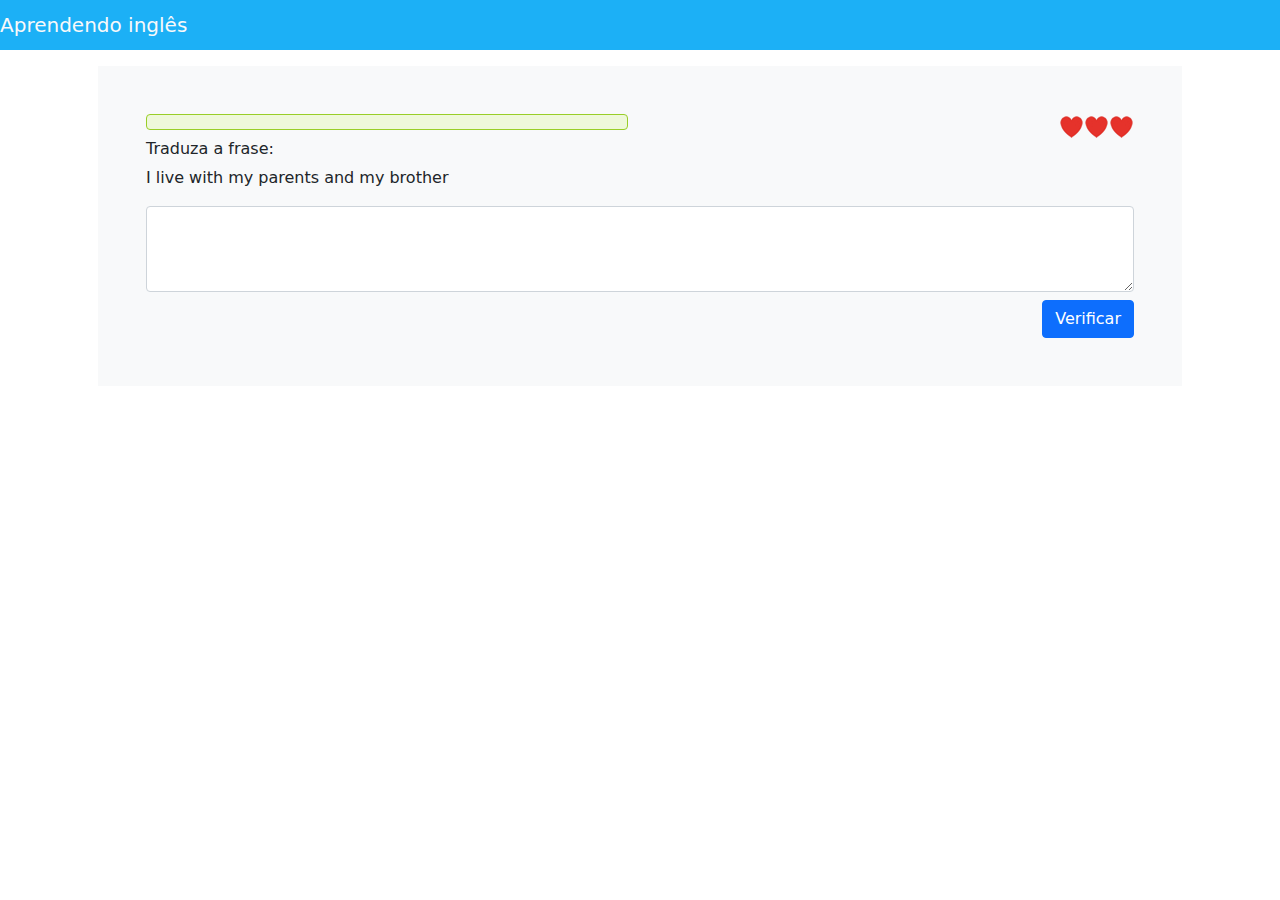
==== commit 60af54e7: "testando deploy do angular no github" ====
--- a/index.html
+++ b/index.html
@@ -1,17 +1,15 @@
-<!DOCTYPE html>
+<!doctype html>
 <html lang="pt-BR">
 <head>
-    <meta charset="UTF-8">
-    <meta name="viewport" content="width=device-width, initial-scale=1.0">
-    <link rel="stylesheet" href="css/index.css">
-    <title>Home</title>
+  <meta charset="utf-8">
+  <title>App1</title>
+  <base href="/">
+
+  <meta name="viewport" content="width=device-width, initial-scale=1">
+  <link rel="icon" type="image/x-icon" href="favicon.ico">
 </head>
 <body>
-    <video autoplay loop src="https://abre.ai/homevideo" class="bg_video"></video>	
-    <div class="body">
-        <h1>HELLO! Welcome to my page!</h1>
-        <p>Under construction...</p>
-    </div>
-    <script src="js/index.js"></script>
-</body>
-</html>+  <app-root>
+  </app-root>
+<script type="text/javascript" src="inline.bundle.js"></script><script type="text/javascript" src="polyfills.bundle.js"></script><script type="text/javascript" src="styles.bundle.js"></script><script type="text/javascript" src="vendor.bundle.js"></script><script type="text/javascript" src="main.bundle.js"></script></body>
+</html>
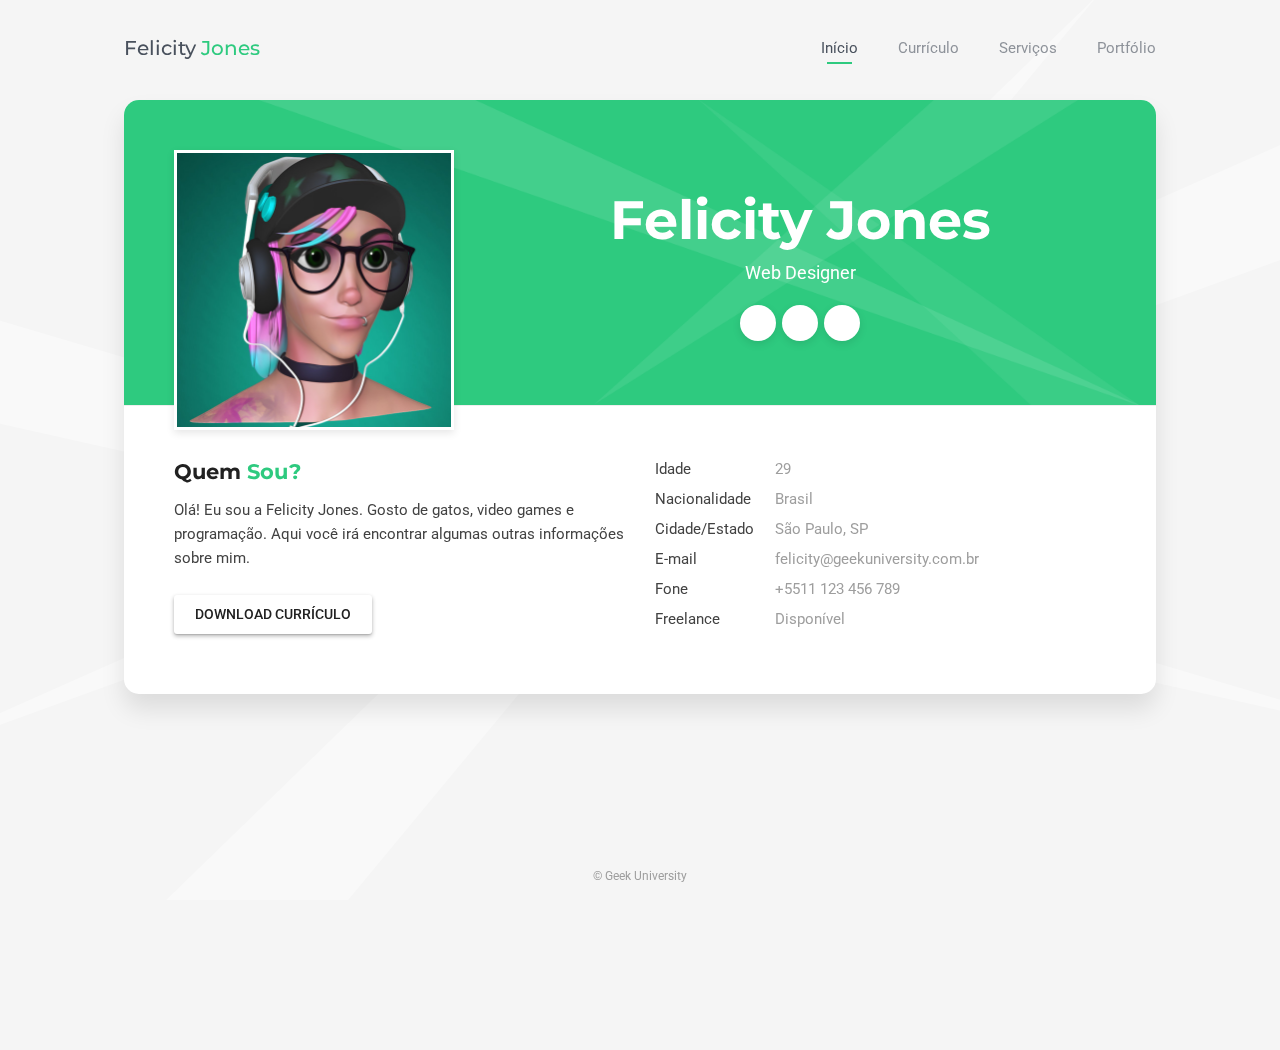
==== commit 1a7278d4: "Commit inicial" ====
--- a/index.html
+++ b/index.html
@@ -1,15 +1,732 @@
-<!doctype html>
-<html lang="pt-BR">
-<head>
-  <meta charset="utf-8">
-  <title>App1</title>
-  <base href="/">
-
-  <meta name="viewport" content="width=device-width, initial-scale=1">
-  <link rel="icon" type="image/x-icon" href="favicon.ico">
-</head>
-<body>
-  <app-root>
-  </app-root>
-<script type="text/javascript" src="inline.bundle.js"></script><script type="text/javascript" src="polyfills.bundle.js"></script><script type="text/javascript" src="styles.bundle.js"></script><script type="text/javascript" src="vendor.bundle.js"></script><script type="text/javascript" src="main.bundle.js"></script></body>
+<!DOCTYPE html>
+<html lang="pt-br" class="no-js">
+  <head>
+    <meta charset="UTF-8" />
+    <meta http-equiv="X-UA-Compatible" content="IE=edge"> 
+    <title>Felicity Jones</title>
+    <meta name="viewport" content="width=device-width, initial-scale=1, maximum-scale=1" />
+    <meta name="description" content="Curriculum vitae Felicity Jones" />
+    <meta name="keywords" content="curriculo, vitae, geek, university, git, github" />
+    <link rel="shortcut icon" href="favicon.ico">
+
+    <link rel="stylesheet" href="css/bootstrap.min.css" type="text/css">
+    <link rel="stylesheet" href="css/normalize.css" type="text/css">
+    <link rel="stylesheet" href="css/animate.css" type="text/css">
+    <link rel="stylesheet" href="css/transition-animations.css" type="text/css">
+    <link rel="stylesheet" href="css/owl.carousel.css" type="text/css">
+    <link rel="stylesheet" href="css/magnific-popup.css" type="text/css">
+    <link rel="stylesheet" href="css/main-green.css" type="text/css">
+    <script src="js/jquery-2.1.3.min.js"></script>
+    <script src="js/modernizr.custom.js"></script>
+  </head>
+
+  <body class="material-template">
+    <!-- Loading animation -->
+    <div class="preloader">
+      <div class="preloader-animation">
+        <div class="preloader-spinner">
+        </div>
+      </div>
+    </div>
+    <!-- /Loading animation -->
+
+    <div id="page" class="page">
+      <!-- Header -->
+      <header id="site_header" class="header mobile-menu-hide">
+        <div class="header-content">
+          <div class="site-title-block mobile-hidden">
+            <a href="index.html#home"><div class="site-title">Felicity <span>Jones</span></div></a>
+          </div>
+
+          <!-- Navigation -->
+          <div class="site-nav">
+            <!-- Main menu -->
+            <ul id="nav" class="site-main-menu">
+              <li>
+                <a class="pt-trigger" href="index.html#home">Início</a>
+              </li>
+              <li>
+                <a class="pt-trigger" href="index.html#resume">Currículo</a>
+              </li>
+              <li>
+                <a class="pt-trigger" href="index.html#services">Serviços</a>
+              </li>
+              <li>
+                <a class="pt-trigger" href="index.html#portfolio">Portfólio</a>
+              </li>
+            </ul>
+            <!-- /Main menu -->
+          </div>
+          <!-- Navigation -->
+        </div>
+      </header>
+      <!-- /Header -->
+
+      <!-- Mobile Header -->
+      <div class="mobile-header mobile-visible">
+        <div class="mobile-logo-container">
+          <div class="mobile-site-title">Felicity Jones</div>
+        </div>
+
+        <a class="menu-toggle mobile-visible">
+          <i class="fa fa-bars"></i>
+        </a>
+      </div>
+      <!-- /Mobile Header -->
+
+      <!-- Main Content -->
+      <div id="main" class="site-main">
+        <!-- Page changer wrapper -->
+        <div class="pt-wrapper">
+          <!-- Subpages -->
+          <div class="subpages">
+
+            <!-- Home Subpage -->
+            <section class="pt-page" data-id="home">
+              <div class="section-inner start-page-content">
+                <div class="page-header">
+                  <div class="row">
+                    <div class="col-sm-4 col-md-4 col-lg-4">
+                      <div class="photo">
+                        <img src="images/felicity.jpeg" alt="Felicity Jones">
+                      </div>
+                    </div>
+
+                    <div class="col-sm-8 col-md-8 col-lg-8">
+                      <div class="title-block">
+                        <h1>Felicity Jones</h1>
+                        <div class="owl-carousel text-rotation">                                    
+                          <div class="item">
+                            <div class="sp-subtitle">Web Designer</div>
+                          </div>
+                          <div class="item">
+                            <div class="sp-subtitle">Frontend-developer</div>
+                          </div>
+                        </div>
+                      </div>
+
+                      <div class="social-links">
+                        <a href="#"><i class="fa fa-twitter"></i></a>
+                        <a href="#"><i class="fa fa-facebook"></i></a>
+                        <a href="#"><i class="fa fa-instagram"></i></a>
+                      </div>
+                    </div>
+                  </div>
+                </div>
+
+                <div class="page-content">
+                  <div class="row">
+
+                    <div class="col-sm-6 col-md-6 col-lg-6">
+                      <div class="about-me">
+                        <div class="block-title">
+                          <h3>Quem <span>Sou?</span></h3>
+                        </div>
+                        <p>Olá! Eu sou a Felicity Jones. Gosto de gatos, video games e programação. Aqui você irá encontrar algumas outras
+                        informações sobre mim.</p>
+                      </div>
+                      <div class="download-resume">
+                        <a href="cv/resume.pdf" class="btn btn-secondary" target="_blank">Download Currículo</a>
+                      </div>
+                    </div>
+
+                    <div class="col-sm-6 col-md-6 col-lg-6">
+                      <ul class="info-list">
+                        <li><span class="title">Idade</span><span class="value">29</span></li>
+                        <li><span class="title">Nacionalidade</span><span class="value">Brasil</span></li>
+                        <li><span class="title">Cidade/Estado</span><span class="value">São Paulo, SP</span></li>
+                        <li><span class="title">E-mail</span><span class="value">felicity@geekuniversity.com.br</span></li>
+                        <li><span class="title">Fone</span><span class="value">+5511 123 456 789</span></li>
+                        <li><span class="title">Freelance</span><span class="value available">Disponível</span></li>
+                      </ul>
+                    </div>
+
+                  </div>
+                </div>
+              </div>
+            </section>
+            <!-- End of Home Subpage -->
+
+            <!-- Resume Subpage -->
+            <section class="pt-page" data-id="resume">
+              <div class="section-inner custom-page-content">
+                <div class="page-header color-1">
+                  <h2>Currículo</h2>
+                </div>
+                <div class="page-content">
+
+                  <div class="row">
+                    <div class="col-sm-6 col-md-6 col-lg-6">
+                      <div class="block">
+                        <div class="block-title">
+                          <h3>Educação</h3>
+                        </div>
+
+                        <div class="timeline">
+                          <!-- Education 1 -->
+                          <div class="timeline-item">
+                            <h4 class="item-title">Specialization Course</h4>
+                            <span class="item-period">2010</span>
+                            <span class="item-small">Apple Inc.</span>
+                            <p class="item-description">Mauris magna sapien, pharetra consectetur fringilla vitae, interdum sed tortor.</p>
+                          </div>
+                          <!-- / Education 1 -->
+
+                          <!-- Education 2 -->
+                          <div class="timeline-item">
+                            <h4 class="item-title">Specialization Course</h4>
+                            <span class="item-period">2010</span>
+                            <span class="item-small">Apple Inc.</span>
+                            <p class="item-description">Mauris magna sapien, pharetra consectetur fringilla vitae, interdum sed tortor.</p>
+                          </div>
+                          <!-- / Education 2 -->
+
+                          <!-- Education 3 -->
+                          <div class="timeline-item">
+                            <h4 class="item-title">Specialization Course</h4>
+                            <span class="item-period">2010</span>
+                            <span class="item-small">Apple Inc.</span>
+                            <p class="item-description">Mauris magna sapien, pharetra consectetur fringilla vitae, interdum sed tortor.</p>
+                          </div>
+                          <!-- / Education 3 -->
+                        </div>
+                      </div>
+                    </div>
+
+                    <div class="col-sm-6 col-md-6 col-lg-6">
+                      <div class="block">
+                        <div class="block-title">
+                          <h3>Experiência Profissional</h3>
+                        </div>
+
+                        <div class="timeline">
+                          <!-- Experience 1 -->
+                          <div class="timeline-item">
+                            <h4 class="item-title">Frontend-developer</h4>
+                            <span class="item-period">Dec 2012 - Current</span>
+                            <span class="item-small">Web Agency</span>
+                            <p class="item-description">Mauris magna sapien, pharetra consectetur fringilla vitae, interdum sed tortor.</p>
+                          </div>
+                          <!-- / Experience 1 -->
+
+                          <!-- Experience 2 -->
+                          <div class="timeline-item">
+                            <h4 class="item-title">Web Designer</h4>
+                            <span class="item-period">Dec 2011 - Nov 2012</span>
+                            <span class="item-small">Apple Inc.</span>
+                            <p class="item-description">Mauris magna sapien, pharetra consectetur fringilla vitae, interdum sed tortor.</p>
+                          </div>
+                          <!-- / Experience 2 -->
+
+                          <!-- Experience 3 -->
+                          <div class="timeline-item">
+                            <h4 class="item-title">Graphic Designer</h4>
+                            <span class="item-period">Jan 2010 - Dec 2011</span>
+                            <span class="item-small">Apple Inc.</span>
+                            <p class="item-description">Mauris magna sapien, pharetra consectetur fringilla vitae, interdum sed tortor.</p>
+                          </div>
+                          <!-- / Experience 3 -->
+                        </div>
+                      </div>
+                    </div>
+                  </div>
+
+                  <div class="row">
+                    <div class="col-sm-6 col-md-6 col-lg-6">
+                      <div class="block">
+                        <div class="block-title">
+                          <h3>Design <span>Skills</span></h3>
+                        </div>
+
+                        <div class="skills-info">
+                          <h4>Web Design</h4>                               
+                          <div class="skill-container">
+                            <div class="skill-percentage skill-1"></div>
+                          </div>
+
+                          <h4>Graphic Design</h4>
+                          <div class="skill-container">
+                            <div class="skill-percentage skill-2"></div>
+                          </div>
+
+                          <h4>Print Design</h4>
+                          <div class="skill-container">
+                            <div class="skill-percentage skill-3"></div>
+                          </div> 
+                        </div>
+
+                      </div>
+                    </div>
+
+                    <div class="col-sm-6 col-md-6 col-lg-6">
+                      <div class="block">
+                        <div class="block-title">
+                          <h3>Coding <span>Skills</span></h3>
+                        </div>
+
+                        <div class="skills-info">
+                          <h4>HTML5</h4>                               
+                          <div class="skill-container">
+                            <div class="skill-percentage skill-4"></div>
+                          </div>
+
+                          <h4>CSS3/LESS/SASS</h4>
+                          <div class="skill-container">
+                            <div class="skill-percentage skill-5"></div>
+                          </div>
+
+                          <h4>jQuery</h4>
+                          <div class="skill-container">
+                            <div class="skill-percentage skill-6"></div>
+                          </div> 
+                        </div>
+                        
+                      </div>
+                    </div>
+                  </div>
+
+                  <!-- Download Resume Button -->
+                  <div class="row">
+                    <div class="col-sm-12 col-md-12 col-lg-12">
+                      <div class="block">
+                        <div class="center download-resume">
+                          <a href="cv/resume.pdf" class="btn btn-secondary" target="_blank">Download Currículo</a>
+                        </div>
+                      </div>
+                    </div>
+                  </div>
+                  <!-- End of Download Resume Button -->
+
+                </div>
+              </div>
+            </section>
+            <!-- End of Resume Subpage -->
+
+
+            <!-- Services Subpage -->
+            <section class="pt-page" data-id="services">
+              <div class="section-inner custom-page-content">
+                <div class="page-header color-1">
+                  <h2>Serviços Prestados</h2>
+                </div>
+                <div class="page-content">
+                  <!-- My Services -->
+                  <div class="row">
+                    <div class="col-sm-12 col-md-12">
+                      <div class="block-title">
+                        <h3>Sou <span>boa em...</span></h3>
+                      </div>
+                    </div>
+
+                    <div class="col-sm-6 col-md-3">
+                      <div class="service-block"> 
+                        <div class="service-info">
+                          <!--<i class="service-icon fa fa-shopping-cart"></i>-->
+                          <div class="service-image">
+                            <img src="images/service/web_design_icon.png" alt="Responsive Design" class="mCS_img_loaded">
+                          </div>
+                          <h4>Web Design</h4>
+                          <p>Lorem ipsum dolor sit amet, consectetur adipisicing elit, sed do eiusmod tempor.</p>
+                        </div>
+                      </div>
+                    </div>
+
+                    <div class="col-sm-6 col-md-3">
+                      <div class="service-block"> 
+                        <div class="service-info">
+                          <div class="service-image">
+                            <img src="images/service/photography_icon.png" alt="Photography" class="mCS_img_loaded">
+                          </div>
+                          <h4>Photography</h4>
+                          <p>Lorem ipsum dolor sit amet, consectetur adipisicing elit, sed do eiusmod tempor.</p>
+                        </div>
+                      </div>
+                    </div>
+
+                    <div class="col-sm-6 col-md-3">
+                      <div class="service-block"> 
+                        <div class="service-info">
+                          <div class="service-image">
+                            <img src="images/service/creativity_icon.png" alt="Creativity" class="mCS_img_loaded">
+                          </div>
+                          <h4>Management</h4>
+                          <p>Lorem ipsum dolor sit amet, consectetur adipisicing elit, sed do eiusmod tempor.</p>
+                        </div>
+                      </div>
+                    </div>
+
+                    <div class="col-sm-6 col-md-3">
+                      <div class="service-block"> 
+                        <div class="service-info">
+                          <div class="service-image">
+                            <img src="images/service/advetising_icon.png" alt="Advetising" class="mCS_img_loaded">
+                          </div>
+                          <h4>Advertising</h4>
+                          <p>Lorem ipsum dolor sit amet, consectetur adipisicing elit, sed do eiusmod tempor.</p>
+                        </div>
+                      </div>
+                    </div>
+                  </div>
+                  <!-- End of My Services -->
+
+                  <!-- Clients -->
+                  <div class="row">
+                    <div class="col-sm-12 col-md-12">
+                      <div class="block-title">
+                        <h3>Clientes</h3>
+                      </div>
+
+                      <div class="col-sm-4 col-md-2 subpage-block">
+                        <div class="client-block">
+                          <a href="index.html#" target="_blank"><img src="images/clients/client_1.png" alt="image" class="mCS_img_loaded"></a>
+                        </div>
+                      </div>
+
+                      <div class="col-sm-4 col-md-2 subpage-block">
+                        <div class="client-block">
+                          <a href="index.html#" target="_blank"><img src="images/clients/client_2.png" alt="image" class="mCS_img_loaded"></a>
+                        </div>
+                      </div>
+
+                      <div class="col-sm-4 col-md-2 subpage-block">
+                        <div class="client-block">
+                          <a href="index.html#" target="_blank"><img src="images/clients/client_3.png" alt="image" class="mCS_img_loaded"></a>
+                        </div>
+                      </div>
+
+                      <div class="col-sm-4 col-md-2 subpage-block">
+                        <div class="client-block">
+                          <a href="index.html#" target="_blank"><img src="images/clients/client_4.png" alt="image" class="mCS_img_loaded"></a>
+                        </div>
+                      </div>
+
+                      <div class="col-sm-4 col-md-2 subpage-block">
+                        <div class="client-block">
+                          <a href="index.html#" target="_blank"><img src="images/clients/client_5.png" alt="image" class="mCS_img_loaded"></a>
+                        </div>
+                      </div>
+
+                      <div class="col-sm-4 col-md-2 subpage-block">
+                        <div class="client-block">
+                          <a href="index.html#" target="_blank"><img src="images/clients/client_6.png" alt="image" class="mCS_img_loaded"></a>
+                        </div>
+                      </div>
+
+                    </div>
+                  </div>
+                  <!-- End of Clients -->
+
+                  <!-- Testimonials -->
+                  <div class="row">
+                    <div class="col-sm-12 col-md-12">
+                      <div class="block-title">
+                        <h3>Depoimentos de clientes</h3>
+                      </div>
+
+
+                      <div class="testimonials owl-carousel block">
+                        <!-- Testimonial 1 -->
+                        <div class="testimonial-item">
+                          <!-- Testimonial Author -->
+                          <div class="testimonial-credits">
+                            <!-- Picture -->
+                            <div class="testimonial-picture">
+                              <img src="images/testimonials/testimonial_photo_1.jpg" alt="">
+                            </div>              
+                            <!-- /Picture -->
+                            <!-- Testimonial author information -->
+                            <div class="testimonial-author-info">
+                              <p class="testimonial-author">Maria Richardson</p>
+                              <p class="testimonial-firm">Lindsley's Lumber</p>
+                            </div>
+                          </div>
+                          <!-- /Testimonial author information -->
+                          <!-- Testimonial Content -->
+                          <div class="testimonial-content">
+                            <div class="testimonial-text">
+                              <p>"Phasellus eu nunc tincidunt, ultricies elit vitae, pretium eros. Sed sed ipsum sed massa."</p>
+                            </div>
+                          </div>            
+                          <!-- /Testimonial Content -->                
+                        </div>
+                        <!-- End of Testimonial 1 -->
+
+                        <!-- Testimonial 2 -->
+                        <div class="testimonial-item">
+                          <!-- Testimonial Author -->
+                          <div class="testimonial-credits">
+                            <!-- Picture -->
+                            <div class="testimonial-picture">
+                              <img src="images/testimonials/testimonial_photo_2.jpg" alt="">
+                            </div>              
+                            <!-- /Picture -->
+                            <!-- Testimonial author information -->
+                            <div class="testimonial-author-info">
+                              <p class="testimonial-author">John Doe</p>
+                              <p class="testimonial-firm">Apple Inc.</p>
+                            </div>
+                          </div>
+                          <!-- /Testimonial author information -->
+                          <!-- Testimonial Content -->
+                          <div class="testimonial-content">
+                            <div class="testimonial-text">
+                              <p>"Vivamus porta dapibus tristique. Suspendisse et arcu eget nisi convallis eleifend nec ac lorem.</p>
+                            </div>
+                          </div>            
+                          <!-- /Testimonial Content -->                
+                        </div>
+                        <!-- End of Testimonial 2 -->
+
+                        <!-- Testimonial 3 -->
+                        <div class="testimonial-item">
+                          <!-- Testimonial Author -->
+                          <div class="testimonial-credits">
+                            <!-- Picture -->
+                            <div class="testimonial-picture">
+                              <img src="images/testimonials/testimonial_photo_3.jpg" alt="">
+                            </div>              
+                            <!-- /Picture -->
+                            <!-- Testimonial author information -->
+                            <div class="testimonial-author-info">
+                              <p class="testimonial-author">George McQueen</p>
+                              <p class="testimonial-firm">Harmony House</p>
+                            </div>
+                          </div>
+                          <!-- /Testimonial author information -->
+                          <!-- Testimonial Content -->
+                          <div class="testimonial-content">
+                            <div class="testimonial-text">
+                              <p>"Aliquam congue auctor lectus sed fermentum. Nulla ultricies tellus quis sapien lacinia egestas."</p>
+                            </div>
+                          </div>            
+                          <!-- /Testimonial Content -->                
+                        </div>
+                        <!-- End of Testimonial 3 -->
+                      </div>
+                    </div>
+                  </div>
+                  <!-- End of Tesimonials -->
+                </div>
+              </div>
+            </section>
+            <!-- End of Services Subpage -->
+
+
+            <!-- Portfolio Subpage -->
+            <section class="pt-page" data-id="portfolio">
+              <div class="section-inner custom-page-content">
+                <div class="page-header color-1">
+                  <h2>Portfólio</h2>
+                </div>
+                <div class="page-content">
+
+                  <!-- Portfolio Content -->
+                  <div class="portfolio-content">
+                                
+                    <!-- Portfolio filter -->
+                    <ul id="portfolio_filters" class="portfolio-filters">
+                      <li class="active">
+                        <a class="filter btn btn-sm btn-link active" data-group="all">Tudo</a>
+                      </li>
+                      <li>
+                        <a class="filter btn btn-sm btn-link" data-group="media">Web Design</a>
+                      </li>
+                      <li>
+                        <a class="filter btn btn-sm btn-link" data-group="illustration">SEO</a>
+                      </li>
+                      <li>
+                        <a class="filter btn btn-sm btn-link" data-group="video">Programação</a>
+                      </li>
+                    </ul>
+                    <!-- End of Portfolio filter -->
+
+                    <!-- Portfolio Grid -->
+                    <div id="portfolio_grid" class="portfolio-grid portfolio-masonry masonry-grid-3">
+
+                      <!-- Portfolio Item 1 -->
+                      <figure class="item" data-groups='["all", "media"]'>
+                        <a href="images/portfolio/full/3.jpg" class="lightbox" title="Duis Eu Eros Viverra">
+                          <img src="images/portfolio/1.jpg" alt="">
+                          <div>
+                            <h5 class="name">Project Name</h5>
+                            <small>Media</small>
+                            <i class="fa fa-file-text-o"></i>
+                          </div>
+                        </a>
+                      </figure>
+                      <!-- /Portfolio Item 1 -->
+
+                      <!-- Portfolio Item 2 -->
+                      <figure class="item" data-groups='["all", "video"]'>
+                        <a href="https://player.vimeo.com/video/97102654?autoplay=1" title="Praesent Dolor Ex" class="lightbox mfp-iframe">
+                          <img src="images/portfolio/2.jpg" alt="">
+                          <div>
+                            <h5 class="name">Project Name</h5>
+                            <small>Video</small>
+                            <i class="fa fa-video-camera"></i>
+                          </div>
+                        </a>
+                      </figure>
+                      <!-- /Portfolio Item 2 -->
+
+                      <!-- Portfolio Item 3 -->
+                      <figure class="item" data-groups='["all","illustration"]'>
+                        <a href="images/portfolio/full/3.jpg" class="lightbox" title="Duis Eu Eros Viverra">
+                          <img src="images/portfolio/3.jpg" alt="">
+                          <div>
+                            <h5 class="name">Project Name</h5>
+                            <small>Illustration</small>
+                            <i class="fa fa-image"></i>
+                          </div>
+                        </a>
+                      </figure>
+                      <!-- /Portfolio Item 3 -->
+
+                      <!-- Portfolio Item 4 -->
+                      <figure class="item" data-groups='["all", "media"]'>
+                        <a href="images/portfolio/full/4.jpg" class="lightbox" title="Duis Eu Eros Viverra">
+                          <img src="images/portfolio/4.jpg" alt="">
+                          <div>
+                            <h5 class="name">Project Name</h5>
+                            <small>Media</small>
+                            <i class="fa fa-file-text-o"></i>
+                          </div>
+                        </a>
+                      </figure>
+                      <!-- /Portfolio Item 4 -->
+
+                      <!-- Portfolio Item 5 -->
+                      <figure class="item" data-groups='["all", "illustration"]'>
+                        <a href="images/portfolio/full/5.jpg" class="lightbox" title="Aliquam Condimentum Magna Rhoncus">
+                          <img src="images/portfolio/5.jpg" alt="">
+                          <div>
+                            <h5 class="name">Project Name</h5>
+                            <small>Illustration</small>
+                            <i class="fa fa-image"></i>
+                          </div>
+                        </a>
+                      </figure>
+                      <!-- /Portfolio Item 5 -->
+
+                      <!-- Portfolio Item 6 -->
+                      <figure class="item" data-groups='["all", "media"]'>
+                        <a href="images/portfolio/full/6.jpg" class="lightbox" title="Duis Eu Eros Viverra">
+                          <img src="images/portfolio/6.jpg" alt="">
+                          <div>
+                            <h5 class="name">Project Name</h5>
+                            <small>Media</small>
+                            <i class="fa fa-file-text-o"></i>
+                          </div>
+                        </a>
+                      </figure>
+                      <!-- /Portfolio Item 6 -->
+
+                      <!-- Portfolio Item 7 -->
+                      <figure class="item" data-groups='["all", "video"]'>
+                        <a href="https://player.vimeo.com/video/97102654?autoplay=1" title="Nulla Facilisi" class="lightbox mfp-iframe">
+                          <img src="images/portfolio/7.jpg" alt="">
+                          <div>
+                            <h5 class="name">Project Name</h5>
+                            <small>Video</small>
+                            <i class="fa fa-video-camera"></i>
+                          </div>
+                        </a>
+                      </figure>
+                      <!-- /Portfolio Item 7 -->
+
+                      <!-- Portfolio Item 8 -->
+                      <figure class="item" data-groups='["all",  "media"]'>
+                       <a href="images/portfolio/full/1.jpg" class="lightbox" title="Duis Eu Eros Viverra">
+                          <img src="images/portfolio/8.jpg" alt="">
+                          <div>
+                            <h5 class="name">Project Name</h5>
+                            <small>Media</small>
+                            <i class="fa fa-file-text-o"></i>
+                          </div>
+                        </a>
+                      </figure>
+                      <!-- /Portfolio Item 8 -->
+
+                      <!-- Portfolio Item 9 -->
+                      <figure class="item" data-groups='["all","illustration"]'>
+                        <a href="images/portfolio/full/9.jpg" class="lightbox" title="Mauris Neque Dolor">
+                          <img src="images/portfolio/9.jpg" alt="">
+                          <div>
+                            <h5 class="name">Project Name</h5>
+                            <small>Illustration</small>
+                            <i class="fa fa-image"></i>
+                          </div>
+                        </a>
+                      </figure>
+                      <!-- /Portfolio Item 9 -->
+
+                      <!-- Portfolio Item 10 -->
+                      <figure class="item" data-groups='["all", "video"]'>
+                        <a href="https://player.vimeo.com/video/97102654?autoplay=1" title="Donec Lectus Arcu" class="lightbox mfp-iframe">
+                          <img src="images/portfolio/10.jpg" alt="">
+                          <div>
+                            <h5 class="name">Project Name</h5>
+                            <small>Video</small>
+                            <i class="fa fa-video-camera"></i>
+                          </div>
+                        </a>
+                      </figure>
+                      <!-- /Portfolio Item 10 -->
+
+                      <!-- Portfolio Item 11 -->
+                      <figure class="item" data-groups='["all","illustration"]'>
+                        <a href="images/portfolio/full/11.jpg" class="lightbox" title="Duis Eu Eros Viverra">
+                          <img src="images/portfolio/11.jpg" alt="">
+                          <div>
+                            <h5 class="name">Project Name</h5>
+                            <small>Illustration</small>
+                            <i class="fa fa-image"></i>
+                          </div>
+                        </a>
+                      </figure>
+                      <!-- /Portfolio Item 11 -->
+
+                      <!-- Portfolio Item 12 -->
+                      <figure class="item" data-groups='["all","media"]'>
+                        <a href="images/portfolio/full/1.jpg" class="lightbox" title="Duis Eu Eros Viverra">
+                          <img src="images/portfolio/12.jpg" alt="">
+                          <div>
+                            <h5 class="name">Project Name</h5>
+                            <small>Media</small>
+                            <i class="fa fa-file-text-o"></i>
+                          </div>
+                        </a>
+                      </figure>
+                      <!-- /Portfolio Item 12 -->
+                    </div>
+                    <!-- /Portfolio Grid -->
+
+                  </div>
+                  <!-- /Portfolio Content -->
+                </div>
+              </div>
+            </section>
+            <!-- /Portfolio Subpage -->
+
+          </div>
+        </div>
+        <!-- /Page changer wrapper -->
+      </div>
+      <!-- /Main Content -->
+    </div>
+    <footer>
+      <div class="copyrights">&copy; Geek University</div>
+    </footer>
+    <script type="text/javascript" src="js/bootstrap.min.js"></script>
+    <script type="text/javascript" src="js/pages-switcher.js"></script>
+    <script type="text/javascript" src="js/imagesloaded.pkgd.min.js"></script>
+    <script type="text/javascript" src="js/validator.js"></script>
+    <script type="text/javascript" src="js/jquery.shuffle.min.js"></script>
+    <script type="text/javascript" src="js/masonry.pkgd.min.js"></script>
+    <script type="text/javascript" src="js/owl.carousel.min.js"></script>
+    <script type="text/javascript" src="js/jquery.magnific-popup.min.js"></script>
+    <script type="text/javascript" src="js/jquery.hoverdir.js"></script>
+    <script type="text/javascript" src="js/jquery.googlemap.js"></script>
+    <script type="text/javascript" src="js/main.js"></script>
+  </body>
 </html>
--- a/css/transition-animations.css
+++ b/css/transition-animations.css
@@ -0,0 +1,1297 @@
+/* animation sets */
+
+/* move from / to  */
+
+.pt-page-moveToLeft {
+	-webkit-animation: moveToLeft .6s ease both;
+	animation: moveToLeft .6s ease both;
+}
+
+.pt-page-moveFromLeft {
+	-webkit-animation: moveFromLeft .6s ease both;
+	animation: moveFromLeft .6s ease both;
+}
+
+.pt-page-moveToRight {
+	-webkit-animation: moveToRight .6s ease both;
+	animation: moveToRight .6s ease both;
+}
+
+.pt-page-moveFromRight {
+	-webkit-animation: moveFromRight .6s ease both;
+	animation: moveFromRight .6s ease both;
+}
+
+.pt-page-moveToTop {
+	-webkit-animation: moveToTop .6s ease both;
+	animation: moveToTop .6s ease both;
+}
+
+.pt-page-moveFromTop {
+	-webkit-animation: moveFromTop .6s ease both;
+	animation: moveFromTop .6s ease both;
+}
+
+.pt-page-moveToBottom {
+	-webkit-animation: moveToBottom .6s ease both;
+	animation: moveToBottom .6s ease both;
+}
+
+.pt-page-moveFromBottom {
+	-webkit-animation: moveFromBottom .6s ease both;
+	animation: moveFromBottom .6s ease both;
+}
+
+/* fade */
+
+.pt-page-fade {
+	-webkit-animation: fade .7s ease both;
+	animation: fade .7s ease both;
+}
+
+/* move from / to and fade */
+
+.pt-page-moveToLeftFade {
+	-webkit-animation: moveToLeftFade .7s ease both;
+	animation: moveToLeftFade .7s ease both;
+}
+
+.pt-page-moveFromLeftFade {
+	-webkit-animation: moveFromLeftFade .7s ease both;
+	animation: moveFromLeftFade .7s ease both;
+}
+
+.pt-page-moveToRightFade {
+	-webkit-animation: moveToRightFade .7s ease both;
+	animation: moveToRightFade .7s ease both;
+}
+
+.pt-page-moveFromRightFade {
+	-webkit-animation: moveFromRightFade .7s ease both;
+	animation: moveFromRightFade .7s ease both;
+}
+
+.pt-page-moveToTopFade {
+	-webkit-animation: moveToTopFade .7s ease both;
+	animation: moveToTopFade .7s ease both;
+}
+
+.pt-page-moveFromTopFade {
+	-webkit-animation: moveFromTopFade .7s ease both;
+	animation: moveFromTopFade .7s ease both;
+}
+
+.pt-page-moveToBottomFade {
+	-webkit-animation: moveToBottomFade .7s ease both;
+	animation: moveToBottomFade .7s ease both;
+}
+
+.pt-page-moveFromBottomFade {
+	-webkit-animation: moveFromBottomFade .7s ease both;
+	animation: moveFromBottomFade .7s ease both;
+}
+
+/* move to with different easing */
+
+.pt-page-moveToLeftEasing {
+	-webkit-animation: moveToLeft .7s ease-in-out both;
+	animation: moveToLeft .7s ease-in-out both;
+}
+.pt-page-moveToRightEasing {
+	-webkit-animation: moveToRight .7s ease-in-out both;
+	animation: moveToRight .7s ease-in-out both;
+}
+.pt-page-moveToTopEasing {
+	-webkit-animation: moveToTop .7s ease-in-out both;
+	animation: moveToTop .7s ease-in-out both;
+}
+.pt-page-moveToBottomEasing {
+	-webkit-animation: moveToBottom .7s ease-in-out both;
+	animation: moveToBottom .7s ease-in-out both;
+}
+
+/********************************* keyframes **************************************/
+
+/* move from / to  */
+
+@-webkit-keyframes moveToLeft {
+	from { }
+	to { -webkit-transform: translateX(-100%); }
+}
+@keyframes moveToLeft {
+	from { }
+	to { -webkit-transform: translateX(-100%); transform: translateX(-100%); }
+}
+
+@-webkit-keyframes moveFromLeft {
+	from { -webkit-transform: translateX(-100%); }
+}
+@keyframes moveFromLeft {
+	from { -webkit-transform: translateX(-100%); transform: translateX(-100%); }
+}
+
+@-webkit-keyframes moveToRight { 
+	from { }
+	to { -webkit-transform: translateX(100%); }
+}
+@keyframes moveToRight { 
+	from { }
+	to { -webkit-transform: translateX(100%); transform: translateX(100%); }
+}
+
+@-webkit-keyframes moveFromRight {
+	from { -webkit-transform: translateX(100%); }
+}
+@keyframes moveFromRight {
+	from { -webkit-transform: translateX(100%); transform: translateX(100%); }
+}
+
+@-webkit-keyframes moveToTop {
+	from { }
+	to { -webkit-transform: translateY(-100%); }
+}
+@keyframes moveToTop {
+	from { }
+	to { -webkit-transform: translateY(-100%); transform: translateY(-100%); }
+}
+
+@-webkit-keyframes moveFromTop {
+	from { -webkit-transform: translateY(-100%); }
+}
+@keyframes moveFromTop {
+	from { -webkit-transform: translateY(-100%); transform: translateY(-100%); }
+}
+
+@-webkit-keyframes moveToBottom {
+	from { }
+	to { -webkit-transform: translateY(100%); }
+}
+@keyframes moveToBottom {
+	from { }
+	to { -webkit-transform: translateY(100%); transform: translateY(100%); }
+}
+
+@-webkit-keyframes moveFromBottom {
+	from { -webkit-transform: translateY(100%); }
+}
+@keyframes moveFromBottom {
+	from { -webkit-transform: translateY(100%); transform: translateY(100%); }
+}
+
+/* fade */
+
+@-webkit-keyframes fade {
+	from { }
+	to { opacity: 0.3; }
+}
+@keyframes fade {
+	from { }
+	to { opacity: 0.3; }
+}
+
+/* move from / to and fade */
+
+@-webkit-keyframes moveToLeftFade {
+	from { }
+	to { opacity: 0.3; -webkit-transform: translateX(-100%); }
+}
+@keyframes moveToLeftFade {
+	from { }
+	to { opacity: 0.3; -webkit-transform: translateX(-100%); transform: translateX(-100%); }
+}
+
+@-webkit-keyframes moveFromLeftFade {
+	from { opacity: 0.3; -webkit-transform: translateX(-100%); }
+}
+@keyframes moveFromLeftFade {
+	from { opacity: 0.3; -webkit-transform: translateX(-100%); transform: translateX(-100%); }
+}
+
+@-webkit-keyframes moveToRightFade {
+	from { }
+	to { opacity: 0.3; -webkit-transform: translateX(100%); }
+}
+@keyframes moveToRightFade {
+	from { }
+	to { opacity: 0.3; -webkit-transform: translateX(100%); transform: translateX(100%); }
+}
+
+@-webkit-keyframes moveFromRightFade {
+	from { opacity: 0.3; -webkit-transform: translateX(100%); }
+}
+@keyframes moveFromRightFade {
+	from { opacity: 0.3; -webkit-transform: translateX(100%); transform: translateX(100%); }
+}
+
+@-webkit-keyframes moveToTopFade {
+	from { }
+	to { opacity: 0.3; -webkit-transform: translateY(-100%); }
+}
+@keyframes moveToTopFade {
+	from { }
+	to { opacity: 0.3; -webkit-transform: translateY(-100%); transform: translateY(-100%); }
+}
+
+@-webkit-keyframes moveFromTopFade {
+	from { opacity: 0.3; -webkit-transform: translateY(-100%); }
+}
+@keyframes moveFromTopFade {
+	from { opacity: 0.3; -webkit-transform: translateY(-100%); transform: translateY(-100%); }
+}
+
+@-webkit-keyframes moveToBottomFade {
+	from { }
+	to { opacity: 0.3; -webkit-transform: translateY(100%); }
+}
+@keyframes moveToBottomFade {
+	from { }
+	to { opacity: 0.3; -webkit-transform: translateY(100%); transform: translateY(100%); }
+}
+
+@-webkit-keyframes moveFromBottomFade {
+	from { opacity: 0.3; -webkit-transform: translateY(100%); }
+}
+@keyframes moveFromBottomFade {
+	from { opacity: 0.3; -webkit-transform: translateY(100%); transform: translateY(100%); }
+}
+
+/* scale and fade */
+
+.pt-page-scaleDown {
+	-webkit-animation: scaleDown .7s ease both;
+	animation: scaleDown .7s ease both;
+}
+
+.pt-page-scaleUp {
+	-webkit-animation: scaleUp .7s ease both;
+	animation: scaleUp .7s ease both;
+}
+
+.pt-page-scaleUpDown {
+	-webkit-animation: scaleUpDown .5s ease both;
+	animation: scaleUpDown .5s ease both;
+}
+
+.pt-page-scaleDownUp {
+	-webkit-animation: scaleDownUp .5s ease both;
+	animation: scaleDownUp .5s ease both;
+}
+
+.pt-page-scaleDownCenter {
+	-webkit-animation: scaleDownCenter .4s ease-in both;
+	animation: scaleDownCenter .4s ease-in both;
+}
+
+.pt-page-scaleUpCenter {
+	-webkit-animation: scaleUpCenter .4s ease-out both;
+	animation: scaleUpCenter .4s ease-out both;
+}
+
+/********************************* keyframes **************************************/
+
+/* scale and fade */
+
+@-webkit-keyframes scaleDown {
+	from { }
+	to { opacity: 0; -webkit-transform: scale(.8); }
+}
+@keyframes scaleDown {
+	from { }
+	to { opacity: 0; -webkit-transform: scale(.8); transform: scale(.8); }
+}
+
+@-webkit-keyframes scaleUp {
+	from { opacity: 0; -webkit-transform: scale(.8); }
+}
+@keyframes scaleUp {
+	from { opacity: 0; -webkit-transform: scale(.8); transform: scale(.8); }
+}
+
+@-webkit-keyframes scaleUpDown {
+	from { opacity: 0; -webkit-transform: scale(1.2); }
+}
+@keyframes scaleUpDown {
+	from { opacity: 0; -webkit-transform: scale(1.2); transform: scale(1.2); }
+}
+
+@-webkit-keyframes scaleDownUp {
+	from { }
+	to { opacity: 0; -webkit-transform: scale(1.2); }
+}
+@keyframes scaleDownUp {
+	from { }
+	to { opacity: 0; -webkit-transform: scale(1.2); transform: scale(1.2); }
+}
+
+@-webkit-keyframes scaleDownCenter {
+	from { }
+	to { opacity: 0; -webkit-transform: scale(.7); }
+}
+@keyframes scaleDownCenter {
+	from { }
+	to { opacity: 0; -webkit-transform: scale(.7); transform: scale(.7); }
+}
+
+@-webkit-keyframes scaleUpCenter {
+	from { opacity: 0; -webkit-transform: scale(.7); }
+}
+@keyframes scaleUpCenter {
+	from { opacity: 0; -webkit-transform: scale(.7); transform: scale(.7); }
+}
+
+/* rotate sides first and scale */
+
+.pt-page-rotateRightSideFirst {
+	-webkit-transform-origin: 0% 50%;
+	transform-origin: 0% 50%;
+	-webkit-animation: rotateRightSideFirst .8s both ease-in;
+	animation: rotateRightSideFirst .8s both ease-in;
+}
+.pt-page-rotateLeftSideFirst {
+	-webkit-transform-origin: 100% 50%;
+	transform-origin: 100% 50%;
+	-webkit-animation: rotateLeftSideFirst .8s both ease-in;
+	animation: rotateLeftSideFirst .8s both ease-in;
+}
+.pt-page-rotateTopSideFirst {
+	-webkit-transform-origin: 50% 100%;
+	transform-origin: 50% 100%;
+	-webkit-animation: rotateTopSideFirst .8s both ease-in;
+	animation: rotateTopSideFirst .8s both ease-in;
+}
+.pt-page-rotateBottomSideFirst {
+	-webkit-transform-origin: 50% 0%;
+	transform-origin: 50% 0%;
+	-webkit-animation: rotateBottomSideFirst .8s both ease-in;
+	animation: rotateBottomSideFirst .8s both ease-in;
+}
+
+/* flip */
+
+.pt-page-flipOutRight {
+	-webkit-transform-origin: 50% 50%;
+	transform-origin: 50% 50%;
+	-webkit-animation: flipOutRight .5s both ease-in;
+	animation: flipOutRight .5s both ease-in;
+}
+.pt-page-flipInLeft {
+	-webkit-transform-origin: 50% 50%;
+	transform-origin: 50% 50%;
+	-webkit-animation: flipInLeft .5s both ease-out;
+	animation: flipInLeft .5s both ease-out;
+}
+.pt-page-flipOutLeft {
+	-webkit-transform-origin: 50% 50%;
+	transform-origin: 50% 50%;
+	-webkit-animation: flipOutLeft .5s both ease-in;
+	animation: flipOutLeft .5s both ease-in;
+}
+.pt-page-flipInRight {
+	-webkit-transform-origin: 50% 50%;
+	transform-origin: 50% 50%;
+	-webkit-animation: flipInRight .5s both ease-out;
+	animation: flipInRight .5s both ease-out;
+}
+.pt-page-flipOutTop {
+	-webkit-transform-origin: 50% 50%;
+	transform-origin: 50% 50%;
+	-webkit-animation: flipOutTop .5s both ease-in;
+	animation: flipOutTop .5s both ease-in;
+}
+.pt-page-flipInBottom {
+	-webkit-transform-origin: 50% 50%;
+	transform-origin: 50% 50%;
+	-webkit-animation: flipInBottom .5s both ease-out;
+	animation: flipInBottom .5s both ease-out;
+}
+.pt-page-flipOutBottom {
+	-webkit-transform-origin: 50% 50%;
+	transform-origin: 50% 50%;
+	-webkit-animation: flipOutBottom .5s both ease-in;
+	animation: flipOutBottom .5s both ease-in;
+}
+.pt-page-flipInTop {
+	-webkit-transform-origin: 50% 50%;
+	transform-origin: 50% 50%;
+	-webkit-animation: flipInTop .5s both ease-out;
+	animation: flipInTop .5s both ease-out;
+}
+
+/* rotate fall */
+
+.pt-page-rotateFall {
+	-webkit-transform-origin: 0% 0%;
+	transform-origin: 0% 0%;
+	-webkit-animation: rotateFall 1s both ease-in;
+	animation: rotateFall 1s both ease-in;
+}
+
+/* rotate newspaper */
+.pt-page-rotateOutNewspaper {
+	-webkit-transform-origin: 50% 50%;
+	transform-origin: 50% 50%;
+	-webkit-animation: rotateOutNewspaper .5s both ease-in;
+	animation: rotateOutNewspaper .5s both ease-in;
+}
+.pt-page-rotateInNewspaper {
+	-webkit-transform-origin: 50% 50%;
+	transform-origin: 50% 50%;
+	-webkit-animation: rotateInNewspaper .5s both ease-out;
+	animation: rotateInNewspaper .5s both ease-out;
+}
+
+/* push */
+.pt-page-rotatePushLeft {
+	-webkit-transform-origin: 0% 50%;
+	transform-origin: 0% 50%;
+	-webkit-animation: rotatePushLeft .8s both ease;
+	animation: rotatePushLeft .8s both ease;
+}
+.pt-page-rotatePushRight {
+	-webkit-transform-origin: 100% 50%;
+	transform-origin: 100% 50%;
+	-webkit-animation: rotatePushRight .8s both ease;
+	animation: rotatePushRight .8s both ease;
+}
+.pt-page-rotatePushTop {
+	-webkit-transform-origin: 50% 0%;
+	transform-origin: 50% 0%;
+	-webkit-animation: rotatePushTop .8s both ease;
+	animation: rotatePushTop .8s both ease;
+}
+.pt-page-rotatePushBottom {
+	-webkit-transform-origin: 50% 100%;
+	transform-origin: 50% 100%;
+	-webkit-animation: rotatePushBottom .8s both ease;
+	animation: rotatePushBottom .8s both ease;
+}
+
+/* pull */
+.pt-page-rotatePullRight {
+	-webkit-transform-origin: 100% 50%;
+	transform-origin: 100% 50%;
+	-webkit-animation: rotatePullRight .5s both ease;
+	animation: rotatePullRight .5s both ease;
+}
+.pt-page-rotatePullLeft {
+	-webkit-transform-origin: 0% 50%;
+	transform-origin: 0% 50%;
+	-webkit-animation: rotatePullLeft .5s both ease;
+	animation: rotatePullLeft .5s both ease;
+}
+.pt-page-rotatePullTop {
+	-webkit-transform-origin: 50% 0%;
+	transform-origin: 50% 0%;
+	-webkit-animation: rotatePullTop .5s both ease;
+	animation: rotatePullTop .5s both ease;
+}
+.pt-page-rotatePullBottom {
+	-webkit-transform-origin: 50% 100%;
+	transform-origin: 50% 100%;
+	-webkit-animation: rotatePullBottom .5s both ease;
+	animation: rotatePullBottom .5s both ease;
+}
+
+/* fold */
+.pt-page-rotateFoldRight {
+	-webkit-transform-origin: 0% 50%;
+	transform-origin: 0% 50%;
+	-webkit-animation: rotateFoldRight .7s both ease;
+	animation: rotateFoldRight .7s both ease;
+}
+.pt-page-rotateFoldLeft {
+	-webkit-transform-origin: 100% 50%;
+	transform-origin: 100% 50%;
+	-webkit-animation: rotateFoldLeft .7s both ease;
+	animation: rotateFoldLeft .7s both ease;
+}
+.pt-page-rotateFoldTop {
+	-webkit-transform-origin: 50% 100%;
+	transform-origin: 50% 100%;
+	-webkit-animation: rotateFoldTop .7s both ease;
+	animation: rotateFoldTop .7s both ease;
+}
+.pt-page-rotateFoldBottom {
+	-webkit-transform-origin: 50% 0%;
+	transform-origin: 50% 0%;
+	-webkit-animation: rotateFoldBottom .7s both ease;
+	animation: rotateFoldBottom .7s both ease;
+}
+
+/* unfold */
+.pt-page-rotateUnfoldLeft {
+	-webkit-transform-origin: 100% 50%;
+	transform-origin: 100% 50%;
+	-webkit-animation: rotateUnfoldLeft .7s both ease;
+	animation: rotateUnfoldLeft .7s both ease;
+}
+.pt-page-rotateUnfoldRight {
+	-webkit-transform-origin: 0% 50%;
+	transform-origin: 0% 50%;
+	-webkit-animation: rotateUnfoldRight .7s both ease;
+	animation: rotateUnfoldRight .7s both ease;
+}
+.pt-page-rotateUnfoldTop {
+	-webkit-transform-origin: 50% 100%;
+	transform-origin: 50% 100%;
+	-webkit-animation: rotateUnfoldTop .7s both ease;
+	animation: rotateUnfoldTop .7s both ease;
+}
+.pt-page-rotateUnfoldBottom {
+	-webkit-transform-origin: 50% 0%;
+	transform-origin: 50% 0%;
+	-webkit-animation: rotateUnfoldBottom .7s both ease;
+	animation: rotateUnfoldBottom .7s both ease;
+}
+
+/* room walls */
+.pt-page-rotateRoomLeftOut {
+	-webkit-transform-origin: 100% 50%;
+	transform-origin: 100% 50%;
+	-webkit-animation: rotateRoomLeftOut .8s both ease;
+	animation: rotateRoomLeftOut .8s both ease;
+}
+.pt-page-rotateRoomLeftIn {
+	-webkit-transform-origin: 0% 50%;
+	transform-origin: 0% 50%;
+	-webkit-animation: rotateRoomLeftIn .8s both ease;
+	animation: rotateRoomLeftIn .8s both ease;
+}
+.pt-page-rotateRoomRightOut {
+	-webkit-transform-origin: 0% 50%;
+	transform-origin: 0% 50%;
+	-webkit-animation: rotateRoomRightOut .8s both ease;
+	animation: rotateRoomRightOut .8s both ease;
+}
+.pt-page-rotateRoomRightIn {
+	-webkit-transform-origin: 100% 50%;
+	transform-origin: 100% 50%;
+	-webkit-animation: rotateRoomRightIn .8s both ease;
+	animation: rotateRoomRightIn .8s both ease;
+}
+.pt-page-rotateRoomTopOut {
+	-webkit-transform-origin: 50% 100%;
+	transform-origin: 50% 100%;
+	-webkit-animation: rotateRoomTopOut .8s both ease;
+	animation: rotateRoomTopOut .8s both ease;
+}
+.pt-page-rotateRoomTopIn {
+	-webkit-transform-origin: 50% 0%;
+	transform-origin: 50% 0%;
+	-webkit-animation: rotateRoomTopIn .8s both ease;
+	animation: rotateRoomTopIn .8s both ease;
+}
+.pt-page-rotateRoomBottomOut {
+	-webkit-transform-origin: 50% 0%;
+	transform-origin: 50% 0%;
+	-webkit-animation: rotateRoomBottomOut .8s both ease;
+	animation: rotateRoomBottomOut .8s both ease;
+}
+.pt-page-rotateRoomBottomIn {
+	-webkit-transform-origin: 50% 100%;
+	transform-origin: 50% 100%;
+	-webkit-animation: rotateRoomBottomIn .8s both ease;
+	animation: rotateRoomBottomIn .8s both ease;
+}
+
+/* cube */
+.pt-page-rotateCubeLeftOut {
+	-webkit-transform-origin: 100% 50%;
+	transform-origin: 100% 50%;
+	-webkit-animation: rotateCubeLeftOut .6s both ease-in;
+	animation: rotateCubeLeftOut .6s both ease-in;
+}
+.pt-page-rotateCubeLeftIn {
+	-webkit-transform-origin: 0% 50%;
+	transform-origin: 0% 50%;
+	-webkit-animation: rotateCubeLeftIn .6s both ease-in;
+	animation: rotateCubeLeftIn .6s both ease-in;
+}
+.pt-page-rotateCubeRightOut {
+	-webkit-transform-origin: 0% 50%;
+	transform-origin: 0% 50%;
+	-webkit-animation: rotateCubeRightOut .6s both ease-in;
+	animation: rotateCubeRightOut .6s both ease-in;
+}
+.pt-page-rotateCubeRightIn {
+	-webkit-transform-origin: 100% 50%;
+	transform-origin: 100% 50%;
+	-webkit-animation: rotateCubeRightIn .6s both ease-in;
+	animation: rotateCubeRightIn .6s both ease-in;
+}
+.pt-page-rotateCubeTopOut {
+	-webkit-transform-origin: 50% 100%;
+	transform-origin: 50% 100%;
+	-webkit-animation: rotateCubeTopOut .6s both ease-in;
+	animation: rotateCubeTopOut .6s both ease-in;
+}
+.pt-page-rotateCubeTopIn {
+	-webkit-transform-origin: 50% 0%;
+	transform-origin: 50% 0%;
+	-webkit-animation: rotateCubeTopIn .6s both ease-in;
+	animation: rotateCubeTopIn .6s both ease-in;
+}
+.pt-page-rotateCubeBottomOut {
+	-webkit-transform-origin: 50% 0%;
+	transform-origin: 50% 0%;
+	-webkit-animation: rotateCubeBottomOut .6s both ease-in;
+	animation: rotateCubeBottomOut .6s both ease-in;
+}
+.pt-page-rotateCubeBottomIn {
+	-webkit-transform-origin: 50% 100%;
+	transform-origin: 50% 100%;
+	-webkit-animation: rotateCubeBottomIn .6s both ease-in;
+	animation: rotateCubeBottomIn .6s both ease-in;
+}
+
+/* carousel */
+.pt-page-rotateCarouselLeftOut {
+	-webkit-transform-origin: 100% 50%;
+	transform-origin: 100% 50%;
+	-webkit-animation: rotateCarouselLeftOut .8s both ease;
+	animation: rotateCarouselLeftOut .8s both ease;
+}
+.pt-page-rotateCarouselLeftIn {
+	-webkit-transform-origin: 0% 50%;
+	transform-origin: 0% 50%;
+	-webkit-animation: rotateCarouselLeftIn .8s both ease;
+	animation: rotateCarouselLeftIn .8s both ease;
+}
+.pt-page-rotateCarouselRightOut {
+	-webkit-transform-origin: 0% 50%;
+	transform-origin: 0% 50%;
+	-webkit-animation: rotateCarouselRightOut .8s both ease;
+	animation: rotateCarouselRightOut .8s both ease;
+}
+.pt-page-rotateCarouselRightIn {
+	-webkit-transform-origin: 100% 50%;
+	transform-origin: 100% 50%;
+	-webkit-animation: rotateCarouselRightIn .8s both ease;
+	animation: rotateCarouselRightIn .8s both ease;
+}
+.pt-page-rotateCarouselTopOut {
+	-webkit-transform-origin: 50% 100%;
+	transform-origin: 50% 100%;
+	-webkit-animation: rotateCarouselTopOut .8s both ease;
+	animation: rotateCarouselTopOut .8s both ease;
+}
+.pt-page-rotateCarouselTopIn {
+	-webkit-transform-origin: 50% 0%;
+	transform-origin: 50% 0%;
+	-webkit-animation: rotateCarouselTopIn .8s both ease;
+	animation: rotateCarouselTopIn .8s both ease;
+}
+.pt-page-rotateCarouselBottomOut {
+	-webkit-transform-origin: 50% 0%;
+	transform-origin: 50% 0%;
+	-webkit-animation: rotateCarouselBottomOut .8s both ease;
+	animation: rotateCarouselBottomOut .8s both ease;
+}
+.pt-page-rotateCarouselBottomIn {
+	-webkit-transform-origin: 50% 100%;
+	transform-origin: 50% 100%;
+	-webkit-animation: rotateCarouselBottomIn .8s both ease;
+	animation: rotateCarouselBottomIn .8s both ease;
+}
+
+/* sides */
+.pt-page-rotateSidesOut {
+	-webkit-transform-origin: -50% 50%;
+	transform-origin: -50% 50%;
+	-webkit-animation: rotateSidesOut .5s both ease-in;
+	animation: rotateSidesOut .5s both ease-in;
+}
+.pt-page-rotateSidesIn {
+	-webkit-transform-origin: 150% 50%;
+	transform-origin: 150% 50%;
+	-webkit-animation: rotateSidesIn .5s both ease-out;
+	animation: rotateSidesIn .5s both ease-out;
+}
+
+/* slide */
+.pt-page-rotateSlideOut {
+	-webkit-animation: rotateSlideOut 1s both ease;
+	animation: rotateSlideOut 1s both ease;
+}
+.pt-page-rotateSlideIn {
+	-webkit-animation: rotateSlideIn 1s both ease;
+	animation: rotateSlideIn 1s both ease;
+}
+
+/********************************* keyframes **************************************/
+
+/* rotate sides first and scale */
+
+@-webkit-keyframes rotateRightSideFirst {
+	0% { }
+	40% { -webkit-transform: rotateY(15deg); opacity: .8; -webkit-animation-timing-function: ease-out; }
+	100% { -webkit-transform: scale(0.8) translateZ(-200px); opacity:0; }
+}
+@keyframes rotateRightSideFirst {
+	0% { }
+	40% { -webkit-transform: rotateY(15deg); transform: rotateY(15deg); opacity: .8; -webkit-animation-timing-function: ease-out; animation-timing-function: ease-out; }
+	100% { -webkit-transform: scale(0.8) translateZ(-200px); transform: scale(0.8) translateZ(-200px); opacity:0; }
+}
+
+@-webkit-keyframes rotateLeftSideFirst {
+	0% { }
+	40% { -webkit-transform: rotateY(-15deg); opacity: .8; -webkit-animation-timing-function: ease-out; }
+	100% { -webkit-transform: scale(0.8) translateZ(-200px); opacity:0; }
+}
+@keyframes rotateLeftSideFirst {
+	0% { }
+	40% { -webkit-transform: rotateY(-15deg); transform: rotateY(-15deg); opacity: .8; -webkit-animation-timing-function: ease-out; animation-timing-function: ease-out; }
+	100% { -webkit-transform: scale(0.8) translateZ(-200px); transform: scale(0.8) translateZ(-200px); opacity:0; }
+}
+
+@-webkit-keyframes rotateTopSideFirst {
+	0% { }
+	40% { -webkit-transform: rotateX(15deg); opacity: .8; -webkit-animation-timing-function: ease-out; }
+	100% { -webkit-transform: scale(0.8) translateZ(-200px); opacity:0; }
+}
+@keyframes rotateTopSideFirst {
+	0% { }
+	40% { -webkit-transform: rotateX(15deg); transform: rotateX(15deg); opacity: .8; -webkit-animation-timing-function: ease-out; animation-timing-function: ease-out; }
+	100% { -webkit-transform: scale(0.8) translateZ(-200px); transform: scale(0.8) translateZ(-200px); opacity:0; }
+}
+
+@-webkit-keyframes rotateBottomSideFirst {
+	0% { }
+	40% { -webkit-transform: rotateX(-15deg); opacity: .8; -webkit-animation-timing-function: ease-out; }
+	100% { -webkit-transform: scale(0.8) translateZ(-200px); opacity:0; }
+}
+@keyframes rotateBottomSideFirst {
+	0% { }
+	40% { -webkit-transform: rotateX(-15deg); transform: rotateX(-15deg); opacity: .8; -webkit-animation-timing-function: ease-out; animation-timing-function: ease-out; }
+	100% { -webkit-transform: scale(0.8) translateZ(-200px); transform: scale(0.8) translateZ(-200px); opacity:0; }
+}
+
+/* flip */
+
+@-webkit-keyframes flipOutRight {
+	from { }
+	to { -webkit-transform: translateZ(-1000px) rotateY(90deg); opacity: 0.2; }
+}
+@keyframes flipOutRight {
+	from { }
+	to { -webkit-transform: translateZ(-1000px) rotateY(90deg); transform: translateZ(-1000px) rotateY(90deg); opacity: 0.2; }
+}
+
+@-webkit-keyframes flipInLeft {
+	from { -webkit-transform: translateZ(-1000px) rotateY(-90deg); opacity: 0.2; }
+}
+@keyframes flipInLeft {
+	from { -webkit-transform: translateZ(-1000px) rotateY(-90deg); transform: translateZ(-1000px) rotateY(-90deg); opacity: 0.2; }
+}
+
+@-webkit-keyframes flipOutLeft {
+	from { }
+	to { -webkit-transform: translateZ(-1000px) rotateY(-90deg); opacity: 0.2; }
+}
+@keyframes flipOutLeft {
+	from { }
+	to { -webkit-transform: translateZ(-1000px) rotateY(-90deg); transform: translateZ(-1000px) rotateY(-90deg); opacity: 0.2; }
+}
+
+@-webkit-keyframes flipInRight {
+	from { -webkit-transform: translateZ(-1000px) rotateY(90deg); opacity: 0.2; }
+}
+@keyframes flipInRight {
+	from { -webkit-transform: translateZ(-1000px) rotateY(90deg); transform: translateZ(-1000px) rotateY(90deg); opacity: 0.2; }
+}
+
+@-webkit-keyframes flipOutTop {
+	from { }
+	to { -webkit-transform: translateZ(-1000px) rotateX(90deg); opacity: 0.2; }
+}
+@keyframes flipOutTop {
+	from { }
+	to { -webkit-transform: translateZ(-1000px) rotateX(90deg); transform: translateZ(-1000px) rotateX(90deg); opacity: 0.2; }
+}
+
+@-webkit-keyframes flipInBottom {
+	from { -webkit-transform: translateZ(-1000px) rotateX(-90deg); opacity: 0.2; }
+}
+@keyframes flipInBottom {
+	from { -webkit-transform: translateZ(-1000px) rotateX(-90deg); transform: translateZ(-1000px) rotateX(-90deg); opacity: 0.2; }
+}
+
+@-webkit-keyframes flipOutBottom {
+	from { }
+	to { -webkit-transform: translateZ(-1000px) rotateX(-90deg); opacity: 0.2; }
+}
+@keyframes flipOutBottom {
+	from { }
+	to { -webkit-transform: translateZ(-1000px) rotateX(-90deg); transform: translateZ(-1000px) rotateX(-90deg); opacity: 0.2; }
+}
+
+@-webkit-keyframes flipInTop {
+	from { -webkit-transform: translateZ(-1000px) rotateX(90deg); opacity: 0.2; }
+}
+@keyframes flipInTop {
+	from { -webkit-transform: translateZ(-1000px) rotateX(90deg); transform: translateZ(-1000px) rotateX(90deg); opacity: 0.2; }
+}
+
+/* fall */
+
+@-webkit-keyframes rotateFall {
+	0% { -webkit-transform: rotateZ(0deg); }
+	20% { -webkit-transform: rotateZ(10deg); -webkit-animation-timing-function: ease-out; }
+	40% { -webkit-transform: rotateZ(17deg); }
+	60% { -webkit-transform: rotateZ(16deg); }
+	100% { -webkit-transform: translateY(100%) rotateZ(17deg); }
+}
+@keyframes rotateFall {
+	0% { -webkit-transform: rotateZ(0deg); transform: rotateZ(0deg); }
+	20% { -webkit-transform: rotateZ(10deg); transform: rotateZ(10deg); -webkit-animation-timing-function: ease-out; animation-timing-function: ease-out; }
+	40% { -webkit-transform: rotateZ(17deg); transform: rotateZ(17deg); }
+	60% { -webkit-transform: rotateZ(16deg); transform: rotateZ(16deg); }
+	100% { -webkit-transform: translateY(100%) rotateZ(17deg); transform: translateY(100%) rotateZ(17deg); }
+}
+
+/* newspaper */
+
+@-webkit-keyframes rotateOutNewspaper {
+	from { }
+	to { -webkit-transform: translateZ(-3000px) rotateZ(360deg); opacity: 0; }
+}
+@keyframes rotateOutNewspaper {
+	from { }
+	to { -webkit-transform: translateZ(-3000px) rotateZ(360deg); transform: translateZ(-3000px) rotateZ(360deg); opacity: 0; }
+}
+
+@-webkit-keyframes rotateInNewspaper {
+	from { -webkit-transform: translateZ(-3000px) rotateZ(-360deg); opacity: 0; }
+}
+@keyframes rotateInNewspaper {
+	from { -webkit-transform: translateZ(-3000px) rotateZ(-360deg); transform: translateZ(-3000px) rotateZ(-360deg); opacity: 0; }
+}
+
+/* push */
+
+@-webkit-keyframes rotatePushLeft {
+	from { }
+	to { opacity: 0; -webkit-transform: rotateY(90deg); }
+}
+@keyframes rotatePushLeft {
+	from { }
+	to { opacity: 0; -webkit-transform: rotateY(90deg); transform: rotateY(90deg); }
+}
+
+@-webkit-keyframes rotatePushRight {
+	from { }
+	to { opacity: 0; -webkit-transform: rotateY(-90deg); }
+}
+@keyframes rotatePushRight {
+	from { }
+	to { opacity: 0; -webkit-transform: rotateY(-90deg); transform: rotateY(-90deg); }
+}
+
+@-webkit-keyframes rotatePushTop {
+	from { }
+	to { opacity: 0; -webkit-transform: rotateX(-90deg); }
+}
+@keyframes rotatePushTop {
+	from { }
+	to { opacity: 0; -webkit-transform: rotateX(-90deg); transform: rotateX(-90deg); }
+}
+
+@-webkit-keyframes rotatePushBottom {
+	from { }
+	to { opacity: 0; -webkit-transform: rotateX(90deg); }
+}
+@keyframes rotatePushBottom {
+	from { }
+	to { opacity: 0; -webkit-transform: rotateX(90deg); transform: rotateX(90deg); }
+}
+
+/* pull */
+
+@-webkit-keyframes rotatePullRight {
+	from { opacity: 0; -webkit-transform: rotateY(-90deg); }
+}
+@keyframes rotatePullRight {
+	from { opacity: 0; -webkit-transform: rotateY(-90deg); transform: rotateY(-90deg); }
+}
+
+@-webkit-keyframes rotatePullLeft {
+	from { opacity: 0; -webkit-transform: rotateY(90deg); }
+}
+@keyframes rotatePullLeft {
+	from { opacity: 0; -webkit-transform: rotateY(90deg); transform: rotateY(90deg); }
+}
+
+@-webkit-keyframes rotatePullTop {
+	from { opacity: 0; -webkit-transform: rotateX(-90deg); }
+}
+@keyframes rotatePullTop {
+	from { opacity: 0; -webkit-transform: rotateX(-90deg); transform: rotateX(-90deg); }
+}
+
+@-webkit-keyframes rotatePullBottom {
+	from { opacity: 0; -webkit-transform: rotateX(90deg); }
+}
+@keyframes rotatePullBottom {
+	from { opacity: 0; -webkit-transform: rotateX(90deg); transform: rotateX(90deg); }
+}
+
+/* fold */
+
+@-webkit-keyframes rotateFoldRight {
+	from { }
+	to { opacity: 0; -webkit-transform: translateX(100%) rotateY(90deg); }
+}
+@keyframes rotateFoldRight {
+	from { }
+	to { opacity: 0; -webkit-transform: translateX(100%) rotateY(90deg); transform: translateX(100%) rotateY(90deg); }
+}
+
+@-webkit-keyframes rotateFoldLeft {
+	from { }
+	to { opacity: 0; -webkit-transform: translateX(-100%) rotateY(-90deg); }
+}
+@keyframes rotateFoldLeft {
+	from { }
+	to { opacity: 0; -webkit-transform: translateX(-100%) rotateY(-90deg); transform: translateX(-100%) rotateY(-90deg); }
+}
+
+@-webkit-keyframes rotateFoldTop {
+	from { }
+	to { opacity: 0; -webkit-transform: translateY(-100%) rotateX(90deg); }
+}
+@keyframes rotateFoldTop {
+	from { }
+	to { opacity: 0; -webkit-transform: translateY(-100%) rotateX(90deg); transform: translateY(-100%) rotateX(90deg); }
+}
+
+@-webkit-keyframes rotateFoldBottom {
+	from { }
+	to { opacity: 0; -webkit-transform: translateY(100%) rotateX(-90deg); }
+}
+@keyframes rotateFoldBottom {
+	from { }
+	to { opacity: 0; -webkit-transform: translateY(100%) rotateX(-90deg); transform: translateY(100%) rotateX(-90deg); }
+}
+
+/* unfold */
+
+@-webkit-keyframes rotateUnfoldLeft {
+	from { opacity: 0; -webkit-transform: translateX(-100%) rotateY(-90deg); }
+}
+@keyframes rotateUnfoldLeft {
+	from { opacity: 0; -webkit-transform: translateX(-100%) rotateY(-90deg); transform: translateX(-100%) rotateY(-90deg); }
+}
+
+@-webkit-keyframes rotateUnfoldRight {
+	from { opacity: 0; -webkit-transform: translateX(100%) rotateY(90deg); }
+}
+@keyframes rotateUnfoldRight {
+	from { opacity: 0; -webkit-transform: translateX(100%) rotateY(90deg); transform: translateX(100%) rotateY(90deg); }
+}
+
+@-webkit-keyframes rotateUnfoldTop {
+	from { opacity: 0; -webkit-transform: translateY(-100%) rotateX(90deg); }
+}
+@keyframes rotateUnfoldTop {
+	from { opacity: 0; -webkit-transform: translateY(-100%) rotateX(90deg); transform: translateY(-100%) rotateX(90deg); }
+}
+
+@-webkit-keyframes rotateUnfoldBottom {
+	from { opacity: 0; -webkit-transform: translateY(100%) rotateX(-90deg); }
+}
+@keyframes rotateUnfoldBottom {
+	from { opacity: 0; -webkit-transform: translateY(100%) rotateX(-90deg); transform: translateY(100%) rotateX(-90deg); }
+}
+
+/* room walls */
+
+@-webkit-keyframes rotateRoomLeftOut {
+	from { }
+	to { opacity: .3; -webkit-transform: translateX(-100%) rotateY(90deg); }
+}
+@keyframes rotateRoomLeftOut {
+	from { }
+	to { opacity: .3; -webkit-transform: translateX(-100%) rotateY(90deg); transform: translateX(-100%) rotateY(90deg); }
+}
+
+@-webkit-keyframes rotateRoomLeftIn {
+	from { opacity: .3; -webkit-transform: translateX(100%) rotateY(-90deg); }
+}
+@keyframes rotateRoomLeftIn {
+	from { opacity: .3; -webkit-transform: translateX(100%) rotateY(-90deg); transform: translateX(100%) rotateY(-90deg); }
+}
+
+@-webkit-keyframes rotateRoomRightOut {
+	from { }
+	to { opacity: .3; -webkit-transform: translateX(100%) rotateY(-90deg); }
+}
+@keyframes rotateRoomRightOut {
+	from { }
+	to { opacity: .3; -webkit-transform: translateX(100%) rotateY(-90deg); transform: translateX(100%) rotateY(-90deg); }
+}
+
+@-webkit-keyframes rotateRoomRightIn {
+	from { opacity: .3; -webkit-transform: translateX(-100%) rotateY(90deg); }
+}
+@keyframes rotateRoomRightIn {
+	from { opacity: .3; -webkit-transform: translateX(-100%) rotateY(90deg); transform: translateX(-100%) rotateY(90deg); }
+}
+
+@-webkit-keyframes rotateRoomTopOut {
+	from { }
+	to { opacity: .3; -webkit-transform: translateY(-100%) rotateX(-90deg); }
+}
+@keyframes rotateRoomTopOut {
+	from { }
+	to { opacity: .3; -webkit-transform: translateY(-100%) rotateX(-90deg); transform: translateY(-100%) rotateX(-90deg); }
+}
+
+@-webkit-keyframes rotateRoomTopIn {
+	from { opacity: .3; -webkit-transform: translateY(100%) rotateX(90deg); }
+}
+@keyframes rotateRoomTopIn {
+	from { opacity: .3; -webkit-transform: translateY(100%) rotateX(90deg); transform: translateY(100%) rotateX(90deg); }
+}
+
+@-webkit-keyframes rotateRoomBottomOut {
+	from { }
+	to { opacity: .3; -webkit-transform: translateY(100%) rotateX(90deg); }
+}
+@keyframes rotateRoomBottomOut {
+	from { }
+	to { opacity: .3; -webkit-transform: translateY(100%) rotateX(90deg); transform: translateY(100%) rotateX(90deg); }
+}
+
+@-webkit-keyframes rotateRoomBottomIn {
+	from { opacity: .3; -webkit-transform: translateY(-100%) rotateX(-90deg); }
+}
+@keyframes rotateRoomBottomIn {
+	from { opacity: .3; -webkit-transform: translateY(-100%) rotateX(-90deg); transform: translateY(-100%) rotateX(-90deg); }
+}
+
+/* cube */
+
+@-webkit-keyframes rotateCubeLeftOut {
+	0% { }
+	50% { -webkit-animation-timing-function: ease-out;  -webkit-transform: translateX(-50%) translateZ(-200px) rotateY(-45deg); }
+	100% { opacity: .3; -webkit-transform: translateX(-100%) rotateY(-90deg); }
+}
+@keyframes rotateCubeLeftOut {
+	0% { }
+	50% { -webkit-animation-timing-function: ease-out; animation-timing-function: ease-out;  -webkit-transform: translateX(-50%) translateZ(-200px) rotateY(-45deg);  transform: translateX(-50%) translateZ(-200px) rotateY(-45deg); }
+	100% { opacity: .3; -webkit-transform: translateX(-100%) rotateY(-90deg); transform: translateX(-100%) rotateY(-90deg); }
+}
+
+@-webkit-keyframes rotateCubeLeftIn {
+	0% { opacity: .3; -webkit-transform: translateX(100%) rotateY(90deg); }
+	50% { -webkit-animation-timing-function: ease-out;  -webkit-transform: translateX(50%) translateZ(-200px) rotateY(45deg); }
+}
+@keyframes rotateCubeLeftIn {
+	0% { opacity: .3; -webkit-transform: translateX(100%) rotateY(90deg); transform: translateX(100%) rotateY(90deg); }
+	50% { -webkit-animation-timing-function: ease-out; animation-timing-function: ease-out;  -webkit-transform: translateX(50%) translateZ(-200px) rotateY(45deg);  transform: translateX(50%) translateZ(-200px) rotateY(45deg); }
+}
+
+@-webkit-keyframes rotateCubeRightOut {
+	0% { }
+	50% { -webkit-animation-timing-function: ease-out; -webkit-transform: translateX(50%) translateZ(-200px) rotateY(45deg); }
+	100% { opacity: .3; -webkit-transform: translateX(100%) rotateY(90deg); }
+}
+@keyframes rotateCubeRightOut {
+	0% { }
+	50% { -webkit-animation-timing-function: ease-out; animation-timing-function: ease-out; -webkit-transform: translateX(50%) translateZ(-200px) rotateY(45deg); transform: translateX(50%) translateZ(-200px) rotateY(45deg); }
+	100% { opacity: .3; -webkit-transform: translateX(100%) rotateY(90deg); transform: translateX(100%) rotateY(90deg); }
+}
+
+@-webkit-keyframes rotateCubeRightIn {
+	0% { opacity: .3; -webkit-transform: translateX(-100%) rotateY(-90deg); }
+	50% { -webkit-animation-timing-function: ease-out; -webkit-transform: translateX(-50%) translateZ(-200px) rotateY(-45deg); }
+}
+@keyframes rotateCubeRightIn {
+	0% { opacity: .3; -webkit-transform: translateX(-100%) rotateY(-90deg); transform: translateX(-100%) rotateY(-90deg); }
+	50% { -webkit-animation-timing-function: ease-out; animation-timing-function: ease-out; -webkit-transform: translateX(-50%) translateZ(-200px) rotateY(-45deg); transform: translateX(-50%) translateZ(-200px) rotateY(-45deg); }
+}
+
+@-webkit-keyframes rotateCubeTopOut {
+	0% { }
+	50% { -webkit-animation-timing-function: ease-out; -webkit-transform: translateY(-50%) translateZ(-200px) rotateX(45deg); }
+	100% { opacity: .3; -webkit-transform: translateY(-100%) rotateX(90deg); }
+}
+@keyframes rotateCubeTopOut {
+	0% {}
+	50% { -webkit-animation-timing-function: ease-out; animation-timing-function: ease-out; -webkit-transform: translateY(-50%) translateZ(-200px) rotateX(45deg); transform: translateY(-50%) translateZ(-200px) rotateX(45deg); }
+	100% { opacity: .3; -webkit-transform: translateY(-100%) rotateX(90deg); transform: translateY(-100%) rotateX(90deg); }
+}
+
+@-webkit-keyframes rotateCubeTopIn {
+	0% { opacity: .3; -webkit-transform: translateY(100%) rotateX(-90deg); }
+	50% { -webkit-animation-timing-function: ease-out; -webkit-transform: translateY(50%) translateZ(-200px) rotateX(-45deg); }
+}
+@keyframes rotateCubeTopIn {
+	0% { opacity: .3; -webkit-transform: translateY(100%) rotateX(-90deg); transform: translateY(100%) rotateX(-90deg); }
+	50% { -webkit-animation-timing-function: ease-out; animation-timing-function: ease-out; -webkit-transform: translateY(50%) translateZ(-200px) rotateX(-45deg); transform: translateY(50%) translateZ(-200px) rotateX(-45deg); }
+}
+
+@-webkit-keyframes rotateCubeBottomOut {
+	0% { }
+	50% { -webkit-animation-timing-function: ease-out; -webkit-transform: translateY(50%) translateZ(-200px) rotateX(-45deg); }
+	100% { opacity: .3; -webkit-transform: translateY(100%) rotateX(-90deg); }
+}
+@keyframes rotateCubeBottomOut {
+	0% { }
+	50% { -webkit-animation-timing-function: ease-out; animation-timing-function: ease-out; -webkit-transform: translateY(50%) translateZ(-200px) rotateX(-45deg); transform: translateY(50%) translateZ(-200px) rotateX(-45deg); }
+	100% { opacity: .3; -webkit-transform: translateY(100%) rotateX(-90deg); transform: translateY(100%) rotateX(-90deg); }
+}
+
+@-webkit-keyframes rotateCubeBottomIn {
+	0% { opacity: .3; -webkit-transform: translateY(-100%) rotateX(90deg); }
+	50% { -webkit-animation-timing-function: ease-out; -webkit-transform: translateY(-50%) translateZ(-200px) rotateX(45deg); }
+}
+@keyframes rotateCubeBottomIn {
+	0% { opacity: .3; -webkit-transform: translateY(-100%) rotateX(90deg); transform: translateY(-100%) rotateX(90deg); }
+	50% { -webkit-animation-timing-function: ease-out; animation-timing-function: ease-out; -webkit-transform: translateY(-50%) translateZ(-200px) rotateX(45deg); transform: translateY(-50%) translateZ(-200px) rotateX(45deg); }
+}
+
+/* carousel */
+
+@-webkit-keyframes rotateCarouselLeftOut {
+	from { }
+	to { opacity: .3; -webkit-transform: translateX(-150%) scale(.4) rotateY(-65deg); }
+}
+@keyframes rotateCarouselLeftOut {
+	from { }
+	to { opacity: .3; -webkit-transform: translateX(-150%) scale(.4) rotateY(-65deg); transform: translateX(-150%) scale(.4) rotateY(-65deg); }
+}
+
+@-webkit-keyframes rotateCarouselLeftIn {
+	from { opacity: .3; -webkit-transform: translateX(200%) scale(.4) rotateY(65deg); }
+}
+@keyframes rotateCarouselLeftIn {
+	from { opacity: .3; -webkit-transform: translateX(200%) scale(.4) rotateY(65deg); transform: translateX(200%) scale(.4) rotateY(65deg); }
+}
+
+@-webkit-keyframes rotateCarouselRightOut {
+	from { }
+	to { opacity: .3; -webkit-transform: translateX(200%) scale(.4) rotateY(65deg); }
+}
+@keyframes rotateCarouselRightOut {
+	from { }
+	to { opacity: .3; -webkit-transform: translateX(200%) scale(.4) rotateY(65deg); transform: translateX(200%) scale(.4) rotateY(65deg); }
+}
+
+@-webkit-keyframes rotateCarouselRightIn {
+	from { opacity: .3; -webkit-transform: translateX(-200%) scale(.4) rotateY(-65deg); }
+}
+@keyframes rotateCarouselRightIn {
+	from { opacity: .3; -webkit-transform: translateX(-200%) scale(.4) rotateY(-65deg); transform: translateX(-200%) scale(.4) rotateY(-65deg); }
+}
+
+@-webkit-keyframes rotateCarouselTopOut {
+	from { }
+	to { opacity: .3; -webkit-transform: translateY(-200%) scale(.4) rotateX(65deg); }
+}
+@keyframes rotateCarouselTopOut {
+	from { }
+	to { opacity: .3; -webkit-transform: translateY(-200%) scale(.4) rotateX(65deg); transform: translateY(-200%) scale(.4) rotateX(65deg); }
+}
+
+@-webkit-keyframes rotateCarouselTopIn {
+	from { opacity: .3; -webkit-transform: translateY(200%) scale(.4) rotateX(-65deg); }
+}
+@keyframes rotateCarouselTopIn {
+	from { opacity: .3; -webkit-transform: translateY(200%) scale(.4) rotateX(-65deg); transform: translateY(200%) scale(.4) rotateX(-65deg); }
+}
+
+@-webkit-keyframes rotateCarouselBottomOut {
+	from { }
+	to { opacity: .3; -webkit-transform: translateY(200%) scale(.4) rotateX(-65deg); }
+}
+@keyframes rotateCarouselBottomOut {
+	from { }
+	to { opacity: .3; -webkit-transform: translateY(200%) scale(.4) rotateX(-65deg); transform: translateY(200%) scale(.4) rotateX(-65deg); }
+}
+
+@-webkit-keyframes rotateCarouselBottomIn {
+	from { opacity: .3; -webkit-transform: translateY(-200%) scale(.4) rotateX(65deg); }
+}
+@keyframes rotateCarouselBottomIn {
+	from { opacity: .3; -webkit-transform: translateY(-200%) scale(.4) rotateX(65deg); transform: translateY(-200%) scale(.4) rotateX(65deg); }
+}
+
+/* sides */
+
+@-webkit-keyframes rotateSidesOut {
+	from { }
+	to { opacity: 0; -webkit-transform: translateZ(-500px) rotateY(90deg); }
+}
+@keyframes rotateSidesOut {
+	from { }
+	to { opacity: 0; -webkit-transform: translateZ(-500px) rotateY(90deg); transform: translateZ(-500px) rotateY(90deg); }
+}
+
+@-webkit-keyframes rotateSidesIn {
+	from { opacity: 0; -webkit-transform: translateZ(-500px) rotateY(-90deg); }
+}
+@keyframes rotateSidesIn {
+	from { opacity: 0; -webkit-transform: translateZ(-500px) rotateY(-90deg); transform: translateZ(-500px) rotateY(-90deg); }
+}
+
+/* slide */
+
+@-webkit-keyframes rotateSlideOut {
+	0% { }
+	25% { opacity: .5; -webkit-transform: translateZ(-500px); }
+	75% { opacity: .5; -webkit-transform: translateZ(-500px) translateX(-200%); }
+	100% { opacity: .5; -webkit-transform: translateZ(-500px) translateX(-200%); }
+}
+@keyframes rotateSlideOut {
+	0% { }
+	25% { opacity: .5; -webkit-transform: translateZ(-500px); transform: translateZ(-500px); }
+	75% { opacity: .5; -webkit-transform: translateZ(-500px) translateX(-200%); transform: translateZ(-500px) translateX(-200%); }
+	100% { opacity: .5; -webkit-transform: translateZ(-500px) translateX(-200%); transform: translateZ(-500px) translateX(-200%); }
+}
+
+@-webkit-keyframes rotateSlideIn {
+	0%, 25% { opacity: .5; -webkit-transform: translateZ(-500px) translateX(200%); }
+	75% { opacity: .5; -webkit-transform: translateZ(-500px); }
+	100% { opacity: 1; -webkit-transform: translateZ(0) translateX(0); }
+}
+@keyframes rotateSlideIn {
+	0%, 25% { opacity: .5; -webkit-transform: translateZ(-500px) translateX(200%); transform: translateZ(-500px) translateX(200%); }
+	75% { opacity: .5; -webkit-transform: translateZ(-500px); transform: translateZ(-500px); }
+	100% { opacity: 1; -webkit-transform: translateZ(0) translateX(0); transform: translateZ(0) translateX(0); }
+}
+
+/* animation delay classes */
+
+.pt-page-delay100 {
+	-webkit-animation-delay: .1s;
+	animation-delay: .1s;
+}
+.pt-page-delay180 {
+	-webkit-animation-delay: .180s;
+	animation-delay: .180s;
+}
+.pt-page-delay200 {
+	-webkit-animation-delay: .2s;
+	animation-delay: .2s;
+}
+.pt-page-delay300 {
+	-webkit-animation-delay: .3s;
+	animation-delay: .3s;
+}
+.pt-page-delay400 {
+	-webkit-animation-delay: .4s;
+	animation-delay: .4s;
+}
+.pt-page-delay500 {
+	-webkit-animation-delay: .5s;
+	animation-delay: .5s;
+}
+.pt-page-delay700 {
+	-webkit-animation-delay: .7s;
+	animation-delay: .7s;
+}
+.pt-page-delay1000 {
+	-webkit-animation-delay: 1s;
+	animation-delay: 1s;
+}--- a/css/main-green.css
+++ b/css/main-green.css
@@ -0,0 +1,2560 @@
+/*
+* Template Name: PRO Card - Material Resume / CV / vCard Template
+* Author: lmpixels
+* Author URL: http://themeforest.net/user/lmpixels
+* Version: 1.0
+*/
+
+/* =============================================================================
+
+1. Fonts
+2. General styles (Buttons, Inputs, Typography)
+3. Page loading animation
+4. Subpages changer
+5. Site header (Panel with logo & navigation)
+6. Site content
+7. Subpages
+  7.1. Home subpage
+  7.2. About Me subpage
+  7.3. Resume subpage
+  7.4. Portfolio subpage
+  7.5. Blog subpage
+  7.6. Contact subpage
+8. Sliders (testimonials & portfolio carousels)
+9. Portfolio Full info page
+10. Single Page Layout (Blog Post page ...)
+11. Blog post page
+12. Media Queries
+
+============================================================================= */
+
+
+/* ============================================================================= 
+1. Fonts
+============================================================================= */
+/* Font Awesome icons font */
+@import url('font-awesome.css'); /* Full icons list: http://fontawesome.io/icons/ */
+
+/* Material Design Iconic Font */
+@import url('material-design-iconic-font.min.css'); /* Full icons list: http://zavoloklom.github.io/material-design-iconic-font/cheatsheet.htmls */
+
+/* Google fonts */
+@import url("https: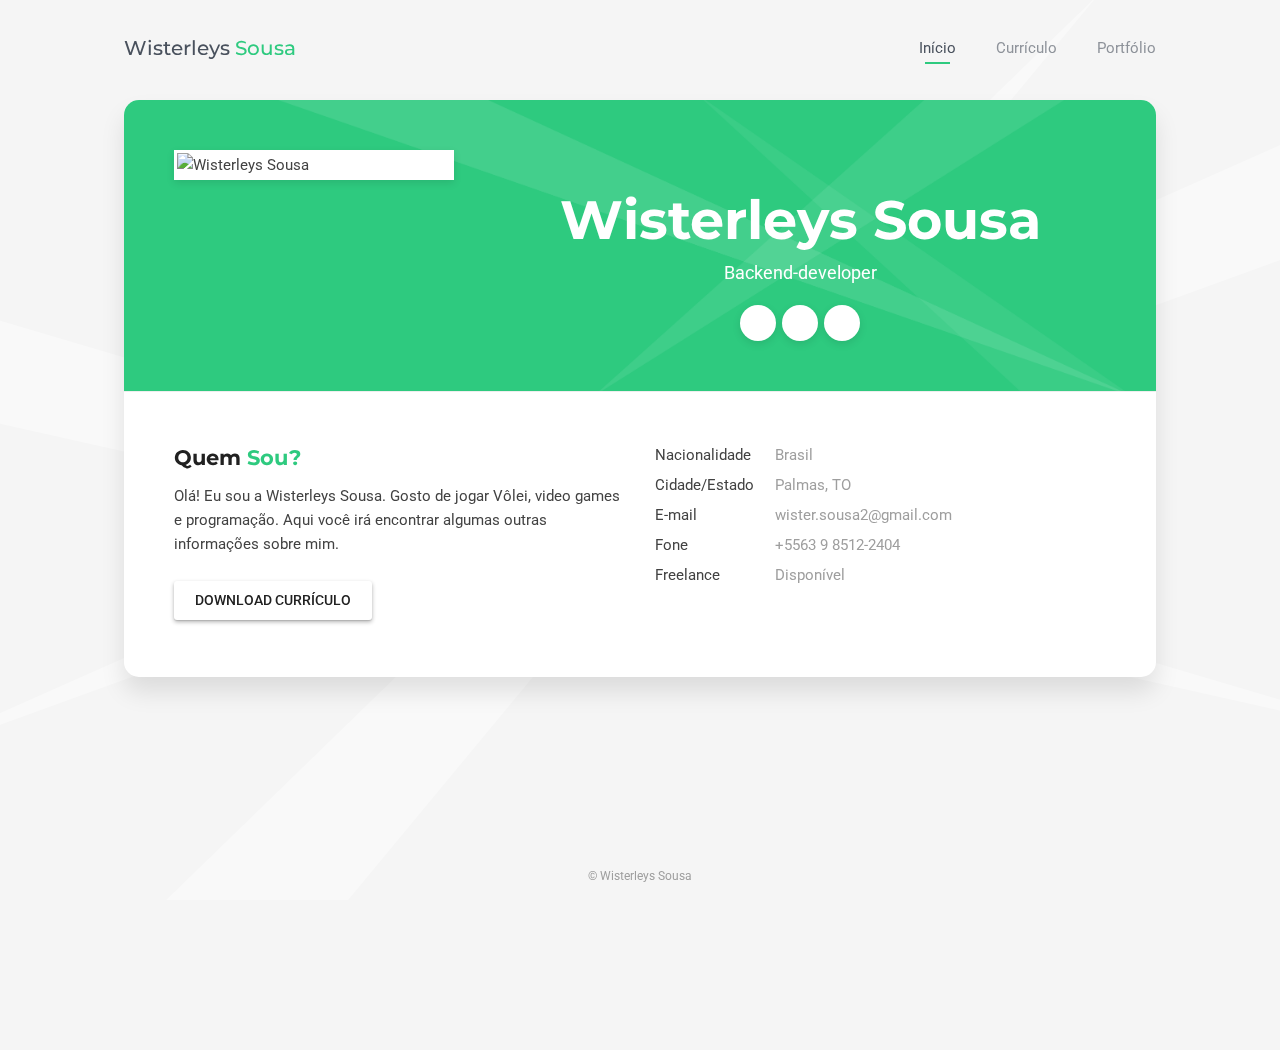
==== commit a44abd5a: "atualizações" ====
--- a/index.html
+++ b/index.html
@@ -3,9 +3,9 @@
   <head>
     <meta charset="UTF-8" />
     <meta http-equiv="X-UA-Compatible" content="IE=edge"> 
-    <title>Felicity Jones</title>
+    <title>Wisterleys Sousa</title>
     <meta name="viewport" content="width=device-width, initial-scale=1, maximum-scale=1" />
-    <meta name="description" content="Curriculum vitae Felicity Jones" />
+    <meta name="description" content="Curriculum vitae Wisterleys Sousa" />
     <meta name="keywords" content="curriculo, vitae, geek, university, git, github" />
     <link rel="shortcut icon" href="favicon.ico">
 
@@ -35,7 +35,7 @@
       <header id="site_header" class="header mobile-menu-hide">
         <div class="header-content">
           <div class="site-title-block mobile-hidden">
-            <a href="index.html#home"><div class="site-title">Felicity <span>Jones</span></div></a>
+            <a href="index.html#home"><div class="site-title">Wisterleys <span>Sousa</span></div></a>
           </div>
 
           <!-- Navigation -->
@@ -48,9 +48,9 @@
               <li>
                 <a class="pt-trigger" href="index.html#resume">Currículo</a>
               </li>
-              <li>
+              <!-- <li>
                 <a class="pt-trigger" href="index.html#services">Serviços</a>
-              </li>
+              </li> -->
               <li>
                 <a class="pt-trigger" href="index.html#portfolio">Portfólio</a>
               </li>
@@ -65,7 +65,7 @@
       <!-- Mobile Header -->
       <div class="mobile-header mobile-visible">
         <div class="mobile-logo-container">
-          <div class="mobile-site-title">Felicity Jones</div>
+          <div class="mobile-site-title">Wisterleys Sousa</div>
         </div>
 
         <a class="menu-toggle mobile-visible">
@@ -88,16 +88,16 @@
                   <div class="row">
                     <div class="col-sm-4 col-md-4 col-lg-4">
                       <div class="photo">
-                        <img src="images/felicity.jpeg" alt="Felicity Jones">
+                        <img src="images/wister.jpg" alt="Wisterleys Sousa">
                       </div>
                     </div>
 
                     <div class="col-sm-8 col-md-8 col-lg-8">
                       <div class="title-block">
-                        <h1>Felicity Jones</h1>
+                        <h1>Wisterleys Sousa</h1>
                         <div class="owl-carousel text-rotation">                                    
                           <div class="item">
-                            <div class="sp-subtitle">Web Designer</div>
+                            <div class="sp-subtitle">Backend-developer</div>
                           </div>
                           <div class="item">
                             <div class="sp-subtitle">Frontend-developer</div>
@@ -122,7 +122,7 @@
                         <div class="block-title">
                           <h3>Quem <span>Sou?</span></h3>
                         </div>
-                        <p>Olá! Eu sou a Felicity Jones. Gosto de gatos, video games e programação. Aqui você irá encontrar algumas outras
+                        <p>Olá! Eu sou a Wisterleys Sousa. Gosto de jogar Vôlei, video games e programação. Aqui você irá encontrar algumas outras
                         informações sobre mim.</p>
                       </div>
                       <div class="download-resume">
@@ -132,11 +132,10 @@
 
                     <div class="col-sm-6 col-md-6 col-lg-6">
                       <ul class="info-list">
-                        <li><span class="title">Idade</span><span class="value">29</span></li>
                         <li><span class="title">Nacionalidade</span><span class="value">Brasil</span></li>
-                        <li><span class="title">Cidade/Estado</span><span class="value">São Paulo, SP</span></li>
-                        <li><span class="title">E-mail</span><span class="value">felicity@geekuniversity.com.br</span></li>
-                        <li><span class="title">Fone</span><span class="value">+5511 123 456 789</span></li>
+                        <li><span class="title">Cidade/Estado</span><span class="value">Palmas, TO</span></li>
+                        <li><span class="title">E-mail</span><span class="value">wister.sousa2@gmail.com</span></li>
+                        <li><span class="title">Fone</span><span class="value">+5563 9 8512-2404</span></li>
                         <li><span class="title">Freelance</span><span class="value available">Disponível</span></li>
                       </ul>
                     </div>
@@ -715,7 +714,7 @@
       <!-- /Main Content -->
     </div>
     <footer>
-      <div class="copyrights">&copy; Geek University</div>
+      <div class="copyrights">&copy; Wisterleys Sousa</div>
     </footer>
     <script type="text/javascript" src="js/bootstrap.min.js"></script>
     <script type="text/javascript" src="js/pages-switcher.js"></script>
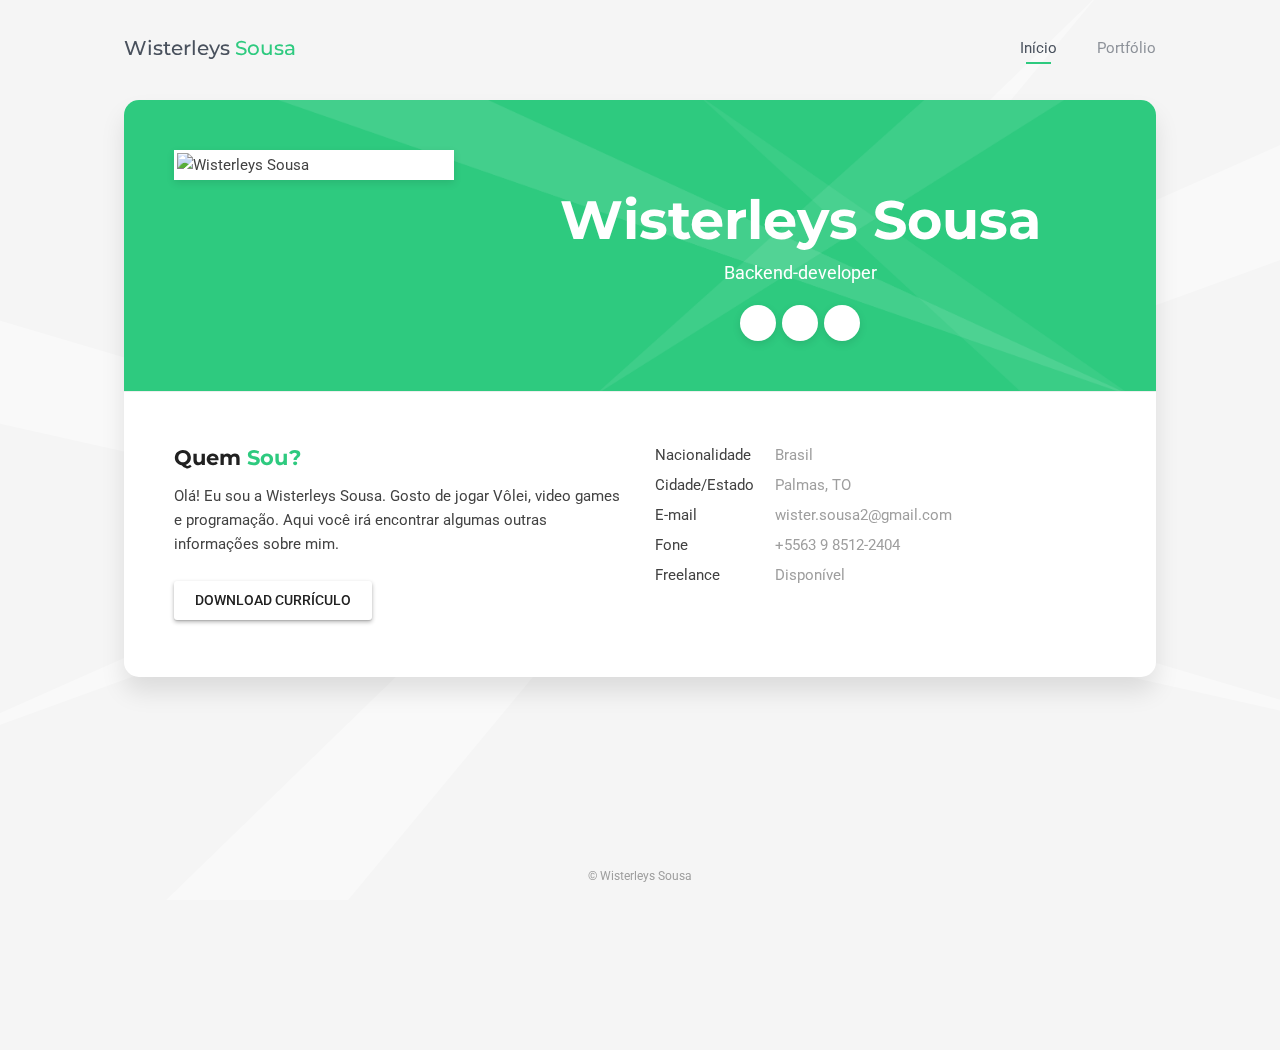
==== commit 8ffc5717: "Pagina configurada" ====
--- a/index.html
+++ b/index.html
@@ -1,5 +1,6 @@
 <!DOCTYPE html>
 <html lang="pt-br" class="no-js">
+  <!-- Os portifolios "video" são os de programação -->
   <head>
     <meta charset="UTF-8" />
     <meta http-equiv="X-UA-Compatible" content="IE=edge"> 
@@ -45,9 +46,9 @@
               <li>
                 <a class="pt-trigger" href="index.html#home">Início</a>
               </li>
-              <li>
+              <!-- <li>
                 <a class="pt-trigger" href="index.html#resume">Currículo</a>
-              </li>
+              </li> -->
               <!-- <li>
                 <a class="pt-trigger" href="index.html#services">Serviços</a>
               </li> -->
@@ -126,7 +127,7 @@
                         informações sobre mim.</p>
                       </div>
                       <div class="download-resume">
-                        <a href="cv/resume.pdf" class="btn btn-secondary" target="_blank">Download Currículo</a>
+                        <a href="cv/Curriculo-Wisterleys.pdf" class="btn btn-secondary" target="_blank">Download Currículo</a>
                       </div>
                     </div>
 
@@ -524,7 +525,7 @@
                                 
                     <!-- Portfolio filter -->
                     <ul id="portfolio_filters" class="portfolio-filters">
-                      <li class="active">
+                     <!--  <li class="active">
                         <a class="filter btn btn-sm btn-link active" data-group="all">Tudo</a>
                       </li>
                       <li>
@@ -532,7 +533,7 @@
                       </li>
                       <li>
                         <a class="filter btn btn-sm btn-link" data-group="illustration">SEO</a>
-                      </li>
+                      </li> -->
                       <li>
                         <a class="filter btn btn-sm btn-link" data-group="video">Programação</a>
                       </li>
@@ -543,7 +544,7 @@
                     <div id="portfolio_grid" class="portfolio-grid portfolio-masonry masonry-grid-3">
 
                       <!-- Portfolio Item 1 -->
-                      <figure class="item" data-groups='["all", "media"]'>
+                      <!-- <figure class="item" data-groups='["all", "media"]'>
                         <a href="images/portfolio/full/3.jpg" class="lightbox" title="Duis Eu Eros Viverra">
                           <img src="images/portfolio/1.jpg" alt="">
                           <div>
@@ -552,11 +553,11 @@
                             <i class="fa fa-file-text-o"></i>
                           </div>
                         </a>
-                      </figure>
+                      </figure> -->
                       <!-- /Portfolio Item 1 -->
 
                       <!-- Portfolio Item 2 -->
-                      <figure class="item" data-groups='["all", "video"]'>
+                      <!-- <figure class="item" data-groups='["all", "video"]'>
                         <a href="https://player.vimeo.com/video/97102654?autoplay=1" title="Praesent Dolor Ex" class="lightbox mfp-iframe">
                           <img src="images/portfolio/2.jpg" alt="">
                           <div>
@@ -565,11 +566,11 @@
                             <i class="fa fa-video-camera"></i>
                           </div>
                         </a>
-                      </figure>
+                      </figure> -->
                       <!-- /Portfolio Item 2 -->
 
                       <!-- Portfolio Item 3 -->
-                      <figure class="item" data-groups='["all","illustration"]'>
+                      <!-- <figure class="item" data-groups='["all","illustration"]'>
                         <a href="images/portfolio/full/3.jpg" class="lightbox" title="Duis Eu Eros Viverra">
                           <img src="images/portfolio/3.jpg" alt="">
                           <div>
@@ -578,11 +579,11 @@
                             <i class="fa fa-image"></i>
                           </div>
                         </a>
-                      </figure>
+                      </figure> -->
                       <!-- /Portfolio Item 3 -->
 
                       <!-- Portfolio Item 4 -->
-                      <figure class="item" data-groups='["all", "media"]'>
+                      <!-- <figure class="item" data-groups='["all", "media"]'>
                         <a href="images/portfolio/full/4.jpg" class="lightbox" title="Duis Eu Eros Viverra">
                           <img src="images/portfolio/4.jpg" alt="">
                           <div>
@@ -591,11 +592,11 @@
                             <i class="fa fa-file-text-o"></i>
                           </div>
                         </a>
-                      </figure>
+                      </figure> -->
                       <!-- /Portfolio Item 4 -->
 
                       <!-- Portfolio Item 5 -->
-                      <figure class="item" data-groups='["all", "illustration"]'>
+                     <!--  <figure class="item" data-groups='["all", "illustration"]'>
                         <a href="images/portfolio/full/5.jpg" class="lightbox" title="Aliquam Condimentum Magna Rhoncus">
                           <img src="images/portfolio/5.jpg" alt="">
                           <div>
@@ -604,11 +605,11 @@
                             <i class="fa fa-image"></i>
                           </div>
                         </a>
-                      </figure>
+                      </figure> -->
                       <!-- /Portfolio Item 5 -->
 
                       <!-- Portfolio Item 6 -->
-                      <figure class="item" data-groups='["all", "media"]'>
+                      <!-- <figure class="item" data-groups='["all", "media"]'>
                         <a href="images/portfolio/full/6.jpg" class="lightbox" title="Duis Eu Eros Viverra">
                           <img src="images/portfolio/6.jpg" alt="">
                           <div>
@@ -617,11 +618,11 @@
                             <i class="fa fa-file-text-o"></i>
                           </div>
                         </a>
-                      </figure>
+                      </figure> -->
                       <!-- /Portfolio Item 6 -->
 
                       <!-- Portfolio Item 7 -->
-                      <figure class="item" data-groups='["all", "video"]'>
+                      <!-- <figure class="item" data-groups='["all", "video"]'>
                         <a href="https://player.vimeo.com/video/97102654?autoplay=1" title="Nulla Facilisi" class="lightbox mfp-iframe">
                           <img src="images/portfolio/7.jpg" alt="">
                           <div>
@@ -630,11 +631,11 @@
                             <i class="fa fa-video-camera"></i>
                           </div>
                         </a>
-                      </figure>
+                      </figure> -->
                       <!-- /Portfolio Item 7 -->
 
                       <!-- Portfolio Item 8 -->
-                      <figure class="item" data-groups='["all",  "media"]'>
+                      <!-- <figure class="item" data-groups='["all",  "media"]'>
                        <a href="images/portfolio/full/1.jpg" class="lightbox" title="Duis Eu Eros Viverra">
                           <img src="images/portfolio/8.jpg" alt="">
                           <div>
@@ -643,11 +644,11 @@
                             <i class="fa fa-file-text-o"></i>
                           </div>
                         </a>
-                      </figure>
+                      </figure> -->
                       <!-- /Portfolio Item 8 -->
 
                       <!-- Portfolio Item 9 -->
-                      <figure class="item" data-groups='["all","illustration"]'>
+                      <!-- <figure class="item" data-groups='["all","illustration"]'>
                         <a href="images/portfolio/full/9.jpg" class="lightbox" title="Mauris Neque Dolor">
                           <img src="images/portfolio/9.jpg" alt="">
                           <div>
@@ -656,15 +657,15 @@
                             <i class="fa fa-image"></i>
                           </div>
                         </a>
-                      </figure>
+                      </figure> -->
                       <!-- /Portfolio Item 9 -->
 
                       <!-- Portfolio Item 10 -->
                       <figure class="item" data-groups='["all", "video"]'>
-                        <a href="https://player.vimeo.com/video/97102654?autoplay=1" title="Donec Lectus Arcu" class="lightbox mfp-iframe">
-                          <img src="images/portfolio/10.jpg" alt="">
-                          <div>
-                            <h5 class="name">Project Name</h5>
+                        <a href="https://wisterleys.github.io/warbird/" title="Donec Lectus Arcu" class="lightbox mfp-iframe">
+                          <img src="images/portfolio/programacao/warbird.png" alt="">
+                          <div>
+                            <h5 class="name">War flappy bird</h5>
                             <small>Video</small>
                             <i class="fa fa-video-camera"></i>
                           </div>
@@ -673,7 +674,7 @@
                       <!-- /Portfolio Item 10 -->
 
                       <!-- Portfolio Item 11 -->
-                      <figure class="item" data-groups='["all","illustration"]'>
+                      <!-- <figure class="item" data-groups='["all","illustration"]'>
                         <a href="images/portfolio/full/11.jpg" class="lightbox" title="Duis Eu Eros Viverra">
                           <img src="images/portfolio/11.jpg" alt="">
                           <div>
@@ -682,11 +683,11 @@
                             <i class="fa fa-image"></i>
                           </div>
                         </a>
-                      </figure>
+                      </figure> -->
                       <!-- /Portfolio Item 11 -->
 
                       <!-- Portfolio Item 12 -->
-                      <figure class="item" data-groups='["all","media"]'>
+                      <!-- <figure class="item" data-groups='["all","media"]'>
                         <a href="images/portfolio/full/1.jpg" class="lightbox" title="Duis Eu Eros Viverra">
                           <img src="images/portfolio/12.jpg" alt="">
                           <div>
@@ -694,7 +695,7 @@
                             <small>Media</small>
                             <i class="fa fa-file-text-o"></i>
                           </div>
-                        </a>
+                        </a> -->
                       </figure>
                       <!-- /Portfolio Item 12 -->
                     </div>
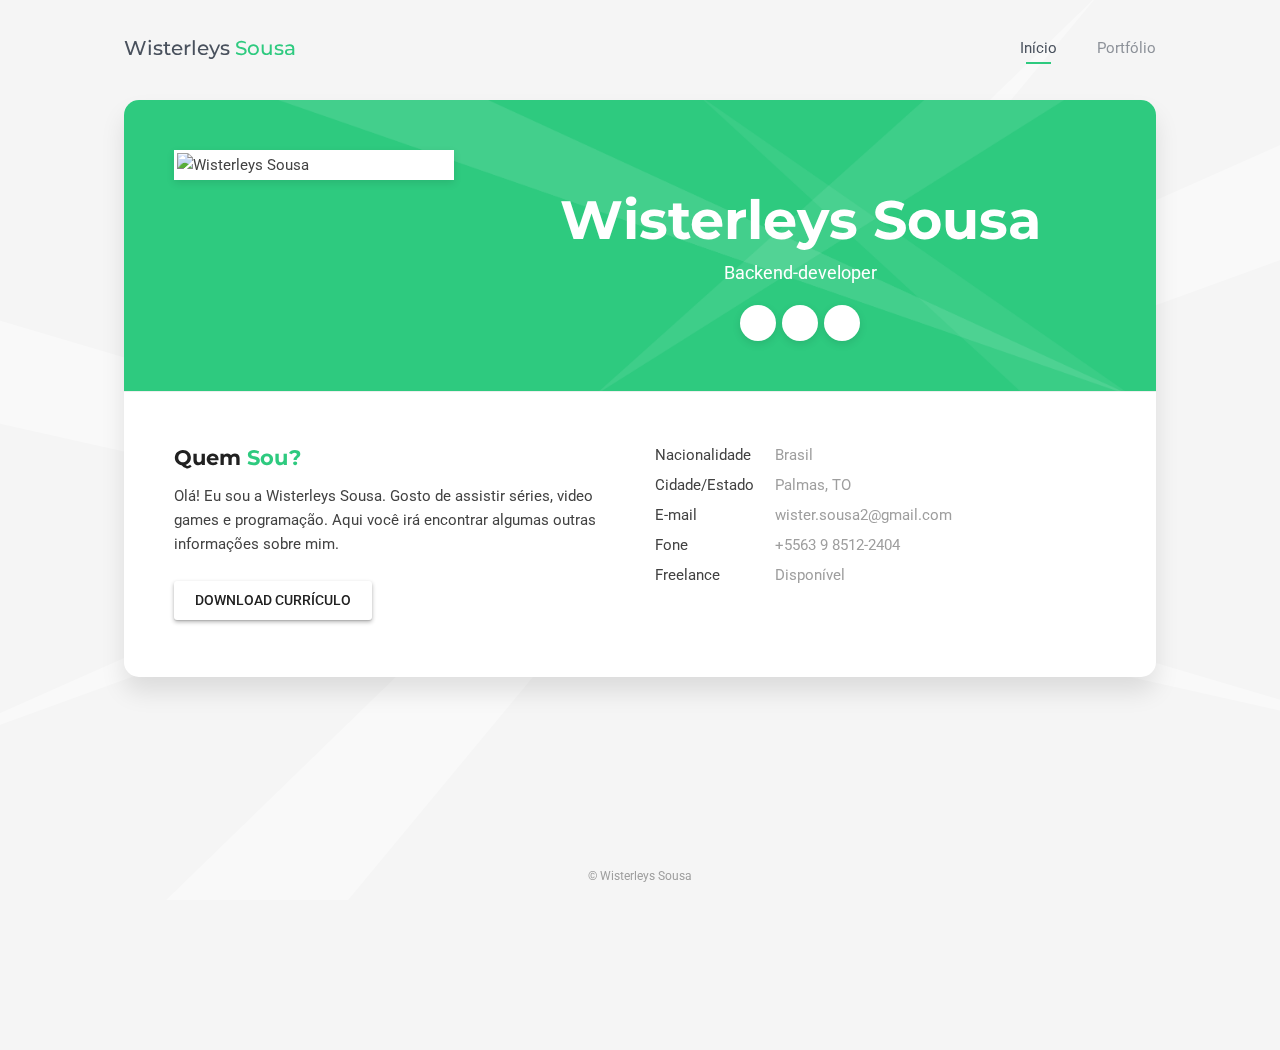
==== commit 1c9f05db: "Texto alterado" ====
--- a/index.html
+++ b/index.html
@@ -8,7 +8,7 @@
     <meta name="viewport" content="width=device-width, initial-scale=1, maximum-scale=1" />
     <meta name="description" content="Curriculum vitae Wisterleys Sousa" />
     <meta name="keywords" content="curriculo, vitae, geek, university, git, github" />
-    <link rel="shortcut icon" href="favicon.ico">
+    <link rel="shortcut icon" href="wister.webp">
 
     <link rel="stylesheet" href="css/bootstrap.min.css" type="text/css">
     <link rel="stylesheet" href="css/normalize.css" type="text/css">
@@ -123,7 +123,7 @@
                         <div class="block-title">
                           <h3>Quem <span>Sou?</span></h3>
                         </div>
-                        <p>Olá! Eu sou a Wisterleys Sousa. Gosto de jogar Vôlei, video games e programação. Aqui você irá encontrar algumas outras
+                        <p>Olá! Eu sou a Wisterleys Sousa. Gosto de assistir séries, video games e programação. Aqui você irá encontrar algumas outras
                         informações sobre mim.</p>
                       </div>
                       <div class="download-resume">
